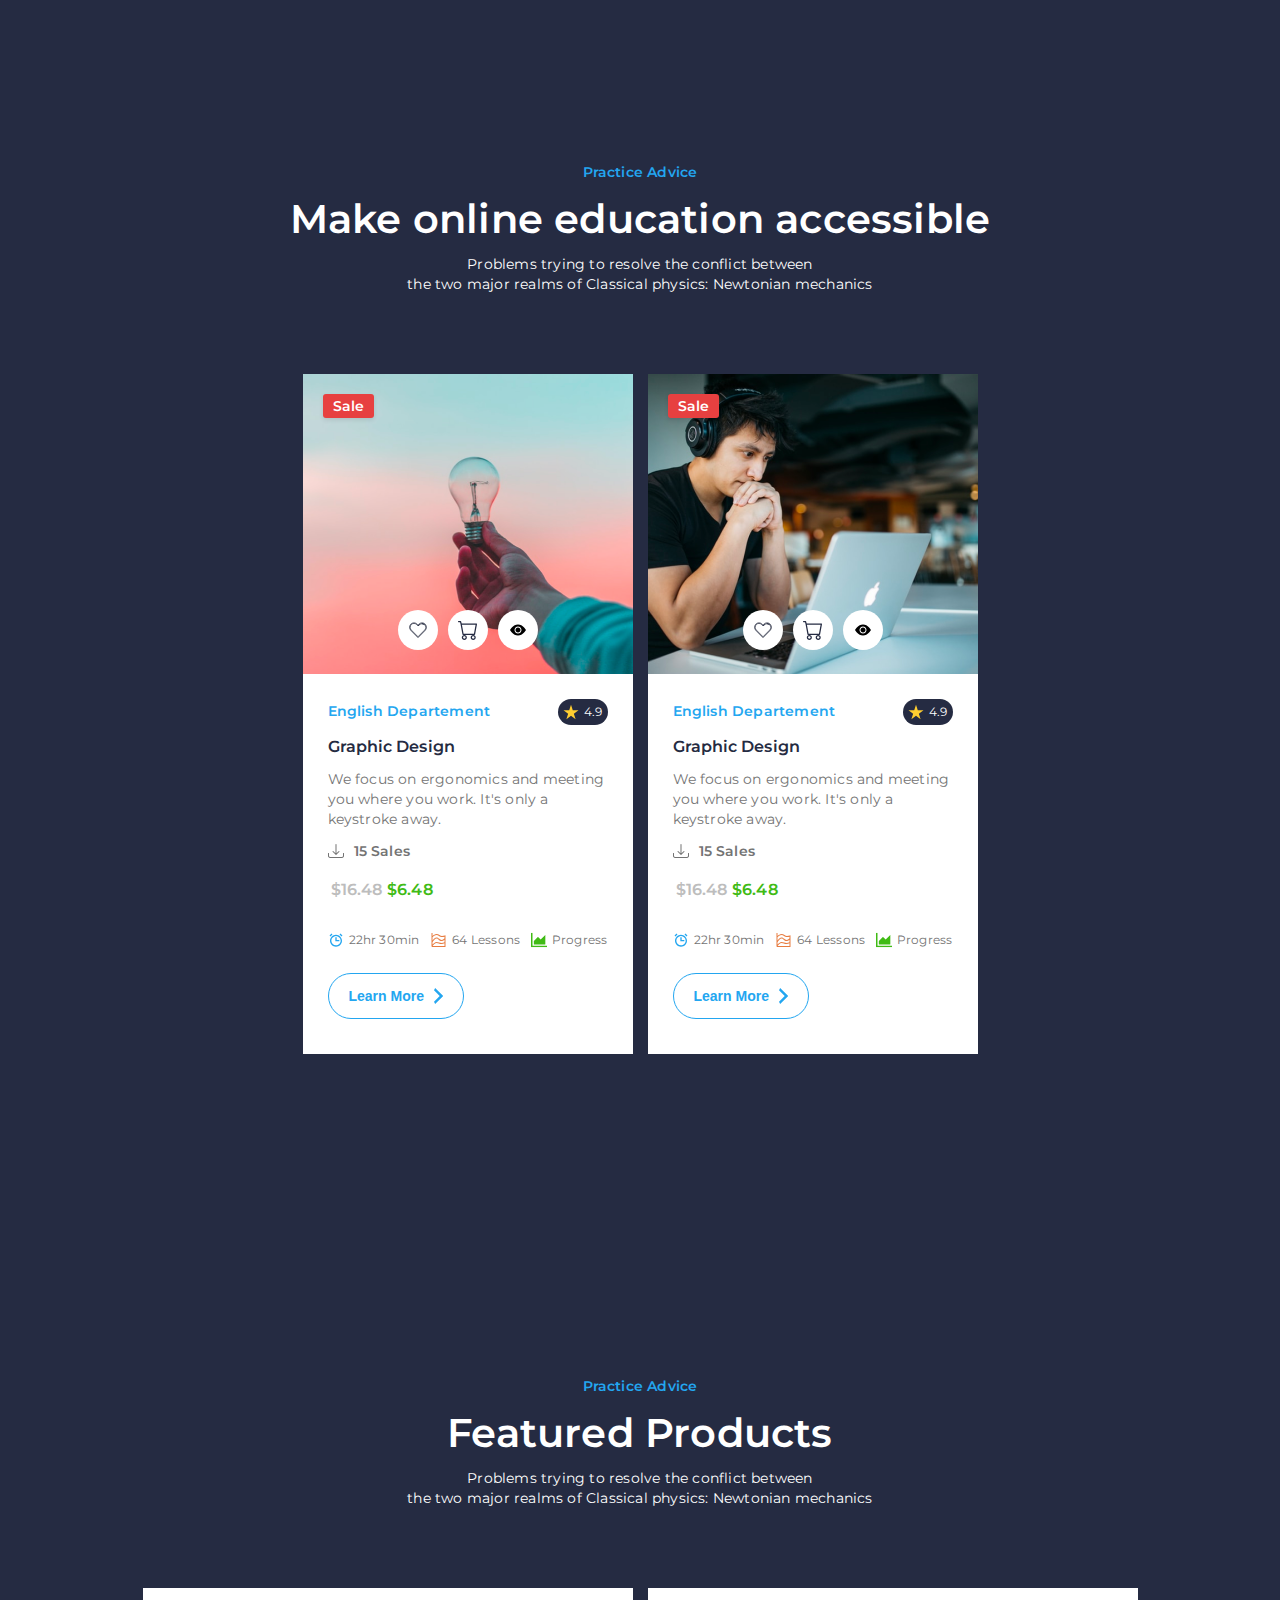
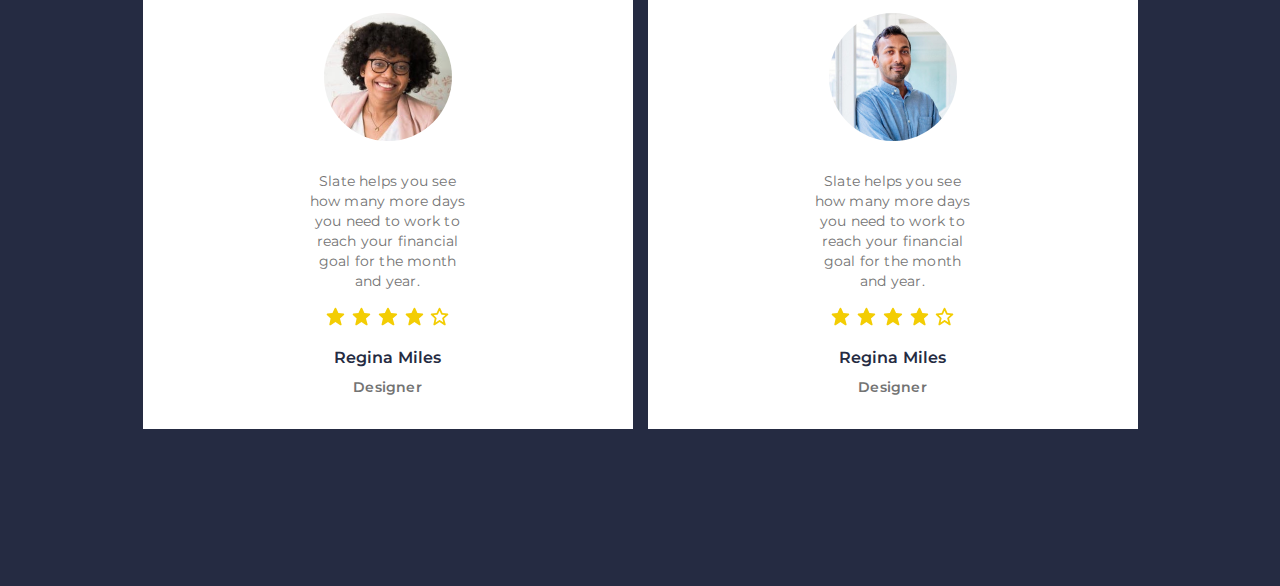
==== index.html @ c6a1ae63 "page complete" ====
<html>
<head>
    <meta charset="UTF-8">
    <meta name="viewport"
          content="width=device-width, user-scalable=no, initial-scale=1.0, maximum-scale=1.0, minimum-scale=1.0">
    <meta http-equiv="X-UA-Compatible" content="ie=edge">
    <link rel="stylesheet" type="text/css" href="assets/styles/font.css">
    <link rel="stylesheet" type="text/css" href="assets/styles/reset.css">
    <link rel="stylesheet" type="text/css" href="assets/styles/style.css">
    <title>Course</title>
</head>
<body>
    <main class="section">
        <div class="section-header section__section-header">
            <span class="section-header__title">Practice Advice</span>
            <span class="section-header__header">Make online education accessible</span>
            <span class="section-header__subheader">
                Problems trying to resolve the conflict between<br />
                the two major realms of Classical physics: Newtonian mechanics
            </span>
        </div>

        <div class="course-carousel section__course-carousel">
            <div class="course-item">
                <div class="course-item__header">
                    <img class="course-item__image" src="assets/images/course-1.png" />
                    <div class="course-item__sale">Sale</div>
                    <div class="course-item__actions">
                        <div class="icon-button">
                            <img class="icon-button__icon" src="assets/icons/like.svg" />
                        </div>
                        <div class="icon-button">
                            <img class="icon-button__icon" src="assets/icons/cart.svg" />
                        </div>
                        <div class="icon-button">
                            <img class="icon-button__icon" src="assets/icons/view.svg"/>
                        </div>
                    </div>
                </div>
                <div class="course-item__content">
                    <div class="course-item__content-header">
                        <span class="course-item__name">English Departement</span>
                        <div class="rating">4.9</div>
                    </div>
                    <span class="course-item__subheader">
                        Graphic Design
                    </span>
                    <p class="course-item__description">
                        We focus on ergonomics and meeting
                        you where you work. It's only a
                        keystroke away.
                    </p>
                    <div class="course-item__sales">
                        <img src="assets/icons/sales.svg" />
                        <span class="course-item__sales-value">15 Sales</span>
                    </div>
                    <div class="course-item__prices">
                        <span class="course-item__price course-item__price_muted">$16.48</span>
                        <span class="course-item__price">$6.48</span>
                    </div>
                    <div class="course-item__info">
                        <div class="course-item__info-item">
                            <img src="assets/icons/clock.svg" />
                            <span class="course-item__info-title">22hr 30min</span>
                        </div>
                        <div class="course-item__info-item">
                            <img src="assets/icons/lessons.svg" />
                            <span class="course-item__info-title">64 Lessons</span>
                        </div>
                        <div class="course-item__info-item">
                            <img src="assets/icons/progress.svg" />
                            <span class="course-item__info-title">Progress</span>
                        </div>
                    </div>
                    <button class="outline-button course-item__outline-button outline-button_arrow">
                        Learn More
                    </button>
                </div>
            </div>
            <div class="course-item">
                <div class="course-item__header">
                    <img class="course-item__image" src="assets/images/course-2.png" />
                    <div class="course-item__sale">Sale</div>
                    <div class="course-item__actions">
                        <div class="icon-button">
                            <img class="icon-button__icon" src="assets/icons/like.svg" />
                        </div>
                        <div class="icon-button">
                            <img class="icon-button__icon" src="assets/icons/cart.svg" />
                        </div>
                        <div class="icon-button">
                            <img class="icon-button__icon" src="assets/icons/view.svg"/>
                        </div>
                    </div>
                </div>
                <div class="course-item__content">
                    <div class="course-item__content-header">
                        <span class="course-item__name">English Departement</span>
                        <div class="rating">4.9</div>
                    </div>
                    <span class="course-item__subheader">
                        Graphic Design
                    </span>
                    <p class="course-item__description">
                        We focus on ergonomics and meeting
                        you where you work. It's only a
                        keystroke away.
                    </p>
                    <div class="course-item__sales">
                        <img src="assets/icons/sales.svg" />
                        <span class="course-item__sales-value">15 Sales</span>
                    </div>
                    <div class="course-item__prices">
                        <span class="course-item__price course-item__price_muted">$16.48</span>
                        <span class="course-item__price">$6.48</span>
                    </div>
                    <div class="course-item__info">
                        <div class="course-item__info-item">
                            <img src="assets/icons/clock.svg" />
                            <span class="course-item__info-title">22hr 30min</span>
                        </div>
                        <div class="course-item__info-item">
                            <img src="assets/icons/lessons.svg" />
                            <span class="course-item__info-title">64 Lessons</span>
                        </div>
                        <div class="course-item__info-item">
                            <img src="assets/icons/progress.svg" />
                            <span class="course-item__info-title">Progress</span>
                        </div>
                    </div>
                    <button class="outline-button course-item__outline-button outline-button_arrow">
                        Learn More
                    </button>
                </div>
            </div>
        </div>
    </main>

    <main class="section">
        <div class="section-header section__section-header">
            <span class="section-header__title">Practice Advice</span>
            <span class="section-header__header">Featured Products</span>
            <span class="section-header__subheader">
                Problems trying to resolve the conflict between<br />
                the two major realms of Classical physics: Newtonian mechanics
            </span>
        </div>

        <div class="course-carousel section__course-carousel">
            <div class="designer-item">
                <div class="designer-item__content">
                    <div class="designer__round-image">
                        <img class="designer__image" src="assets/images/testimonial-user-cover-150.png" />
                    </div>
                    <div class="designer__card-content">
                        <p class="designer__description">
                            Slate helps you see  
                            how many more days 
                            you need to work to 
                            reach your financial 
                            goal for the month 
                            and year.
                        </p>
                        <div class="icon-star">
                            <img class="icon-star__full-star" src="assets/icons/full-star.svg" />
                            <img class="icon-star__full-star" src="assets/icons/full-star.svg" />
                            <img class="icon-star__full-star" src="assets/icons/full-star.svg" />
                            <img class="icon-star__full-star" src="assets/icons/full-star.svg" />
                            <img class="icon-star__full-star" src="assets/icons/empty-star.svg" />
                        </div>
                        <div class="designer__user-info">
                            <h5 class="designer__user-title">Regina Miles</h5>
                            <h6 class="designer__user-post">Designer</h6>
                        </div>
                    </div>
                </div>
            </div>

            <div class="designer-item">
                <div class="designer-item__content">
                    <div class="designer__round-image">
                        <img class="designer__image" src="assets/images/testimonial-user-cover-149.png" />
                    </div>
                    <div class="designer__card-content">
                        <p class="designer__description">
                            Slate helps you see 
                            how many more days 
                            you need to work to 
                            reach your financial 
                            goal for the month 
                            and year.
                        </p>
                        <div class="designer__stars">
                            <div class="icon-star">
                                <img class="icon-star__full-star" src="assets/icons/full-star.svg" />
                                <img class="icon-star__full-star" src="assets/icons/full-star.svg" />
                                <img class="icon-star__full-star" src="assets/icons/full-star.svg" />
                                <img class="icon-star__full-star" src="assets/icons/full-star.svg" />
                                <img class="icon-star__full-star" src="assets/icons/empty-star.svg" />
                            </div>
                        </div>
                        <div class="designer__user-info">
                            <h5 class="designer__user-title">Regina Miles</h5>
                            <h6 class="designer__user-post">Designer</h6>
                        </div>
                    </div>
                </div>
            </div>
        </div>
    </main>
</body>
</html>
---- assets/styles/font.css ----
@font-face {
    font-family: Montserrat;
    src: url("../fonts/Montserrat-Regular.ttf");
    font-weight: 400;
    font-style: normal;
}

@font-face {
    font-family: Montserrat;
    src: url("../fonts/Montserrat-SemiBold.ttf");
    font-weight: 700;
    font-style: normal;
}
---- assets/styles/style.css ----
body {
    font-family: Montserrat;
}

.section {
    background-color: #252B42;
    padding: 160px 0;
}

.section-header {
    align-items: center;
    display: flex;
    flex-direction: column;
    /*width: 691px;*/
    letter-spacing: 0.2px;
}

.section__section-header {
    margin: auto;
}

.section-header__title {
    color: #23A6F0;
    font-weight: 700;
    font-size: 14px;
    line-height: 24px;
}

.section-header__header {
    color: white;
    font-size: 40px;
    font-weight: 700;
    line-height: 50px;
    margin: 10px 0;
}

.section-header__subheader {
    color: white;
    font-size: 14px;
    line-height: 20px;
    text-align: center;
}

.section__course-carousel {
    margin-top: 80px;
}

.course-carousel {
    display: flex;
    flex-direction: row;
    gap: 15px;
    justify-content: center;
}


/*----course-item----*/
.course-item {
    width: 330px;
}

.course-item__header {
    position: relative;
}

.course-item__image {
    width: 330px;
    height: 300px;
    object-fit: cover;
}

.course-item__sale {
    background-color: #E74040;
    border-radius: 3px;
    box-shadow: 0px 2px 4px 0px rgba(0, 0, 0, 0.10);
    color: white;
    display: inline-block;
    font-size: 14px;
    font-weight: 700;
    line-height: 24px;
    letter-spacing: 0.2px;
    padding: 0 10px;
    position: absolute;
    top: 20px;
    left: 20px;
}

.course-item__actions {
    bottom: 24px;
    display: flex;
    flex-direction: row;
    gap: 10px;
    justify-content: center;
    position: absolute;
    width: 100%;
}

.course-item__content {
    background-color: white;
    display: flex;
    flex-direction: column;
    gap: 10px;
    padding: 25px 25px 35px 25px;
}

.course-item__content-header {
    display: flex;
    flex-direction: row;
    justify-content: space-between;
}

.course-item__name {
    color: #23A6F0;
    font-size: 14px;
    line-height: 24px;
    font-weight: 700;
    letter-spacing: 0.2px;
}

.course-item__subheader {
    color: #252B42;
    font-size: 16px;
    font-weight: 700;
    letter-spacing: 0.1px;
    line-height: 24px;
}

.course-item__description {
    color: #737373;
    font-size: 14px;
    line-height: 20px;
    letter-spacing: 0.2px;
}

.course-item__sales {
    align-items: center;
    display: flex;
    gap: 10px;
}

.course-item__sales-value {
    color: #737373;
    font-size: 14px;
    font-weight: 700;
    line-height: 24px;
    letter-spacing: 0.2px;
}

.course-item__prices {
    display: flex;
    gap: 5px;
    padding: 5px 3px;
}

.course-item__price {
    color: #40BB15;
    font-size: 16px;
    font-weight: 700;
    line-height: 24px;
    letter-spacing: 0.1px;
}

.course-item__price_muted {
    color: #BDBDBD;
}

.course-item__info {
    display: flex;
    justify-content: space-between;
    padding: 15px 0;
}

.course-item__info-item {
    align-items: center;
    display: flex;
    gap: 5px;
}

.course-item__info-title {
    color: #737373;
    font-size: 12px;
    letter-spacing: 0.2px;
    line-height: 16px;
}

.course-item__outline-button {
    align-self: flex-start;
}
/*--------*/

/*----outline-button----*/
.outline-button {
    align-items: center;
    background-color: white;
    border: 1px solid #23A6F0;
    border-radius: 37px;
    color: #23A6F0;
    display: flex;
    font-size: 14px;
    font-weight: 700;
    gap: 10px;
    line-height: 24px;
    padding: 10px 20px;
}

.outline-button_arrow:after {
    background-image: url('/assets/icons/arrow-right.svg');
    content: '';
    display: inline-block;
    height: 16px;
    width: 9px;
}
/*--------*/

/*----rating----*/
.rating {
    align-items: center;
    background-color: #252B42;
    border-radius: 20px;
    color: white;
    display: flex;
    font-size: 12px;
    letter-spacing: 0.2px;
    line-height: 16px;
    padding: 5px;
}

.rating:before {
    background-image: url('/assets/icons/star.svg');
    content: '';
    height: 16px;
    margin-right: 5px;
    width: 16px;
}
/*--------*/


/*----icon-button----*/
.icon-button {
    align-items: center;
    background-color: white;
    border-radius: 50%;
    cursor: pointer;
    display: flex;
    height: 40px;
    justify-content: center;
    transition: background-color 100ms ease-in;
    width: 40px;
}

.icon-button:hover {
    background-color: #e7e7e7;
}
/*--------*/

@media screen and (max-width: 390px) {
    .section {
        padding: 100px 10px;
    }

    .section-header__header {
        text-align: center;
        font-size: 30px;
        line-height: 40px;
    }

    .course-carousel {
        flex-direction: column;
        align-items: center;
    }
}

.designer-item {
    width: 490px;
    height: 438px;
}

.designer-item__content {
    background-color: white;
    display: flex;
    padding: 25px 25px 0px 25px;
    flex-direction: column;
    align-items: center;
    align-self: stretch;
}

.designer__round-image{
    border-radius: 50%;
    overflow: hidden;
}

.designer__image {
    width: 128px;
    height: 128px;
    flex-shrink: 0;
    object-fit: cover;
    
}

.designer__description {
    color:#737373;
    text-align: center;
    font-size: 14px;
    font-weight: 500;
    line-height: 20px; 
    letter-spacing: 0.2px;
    width: 159px;
    height: 120px;
}

.designer__card-content{
    display: flex;
    padding: 30px;
    flex-direction: column;
    align-items: center;
    gap: 15px;
    align-self: stretch;
}

.designer__stars{
    display: flex;
    flex-direction: column;
    align-items: center;
    gap: 15px;
    align-self: stretch;
}

.designer__user-info{
    display: flex;
    padding: 0px 25px;
    flex-direction: column;
    align-items: center;
    gap: 5px;
}

.designer__user-title{
    color: #252B42;
    text-align: center;
    font-size: 16px;
    font-weight: 700;
    line-height: 24px; 
    letter-spacing: 0.1px;
}

.designer__user-post{
    color: #737373;
    text-align: center;
    font-size: 14px;
    font-weight: 700;
    line-height: 24px; 
    letter-spacing: 0.2px;
}
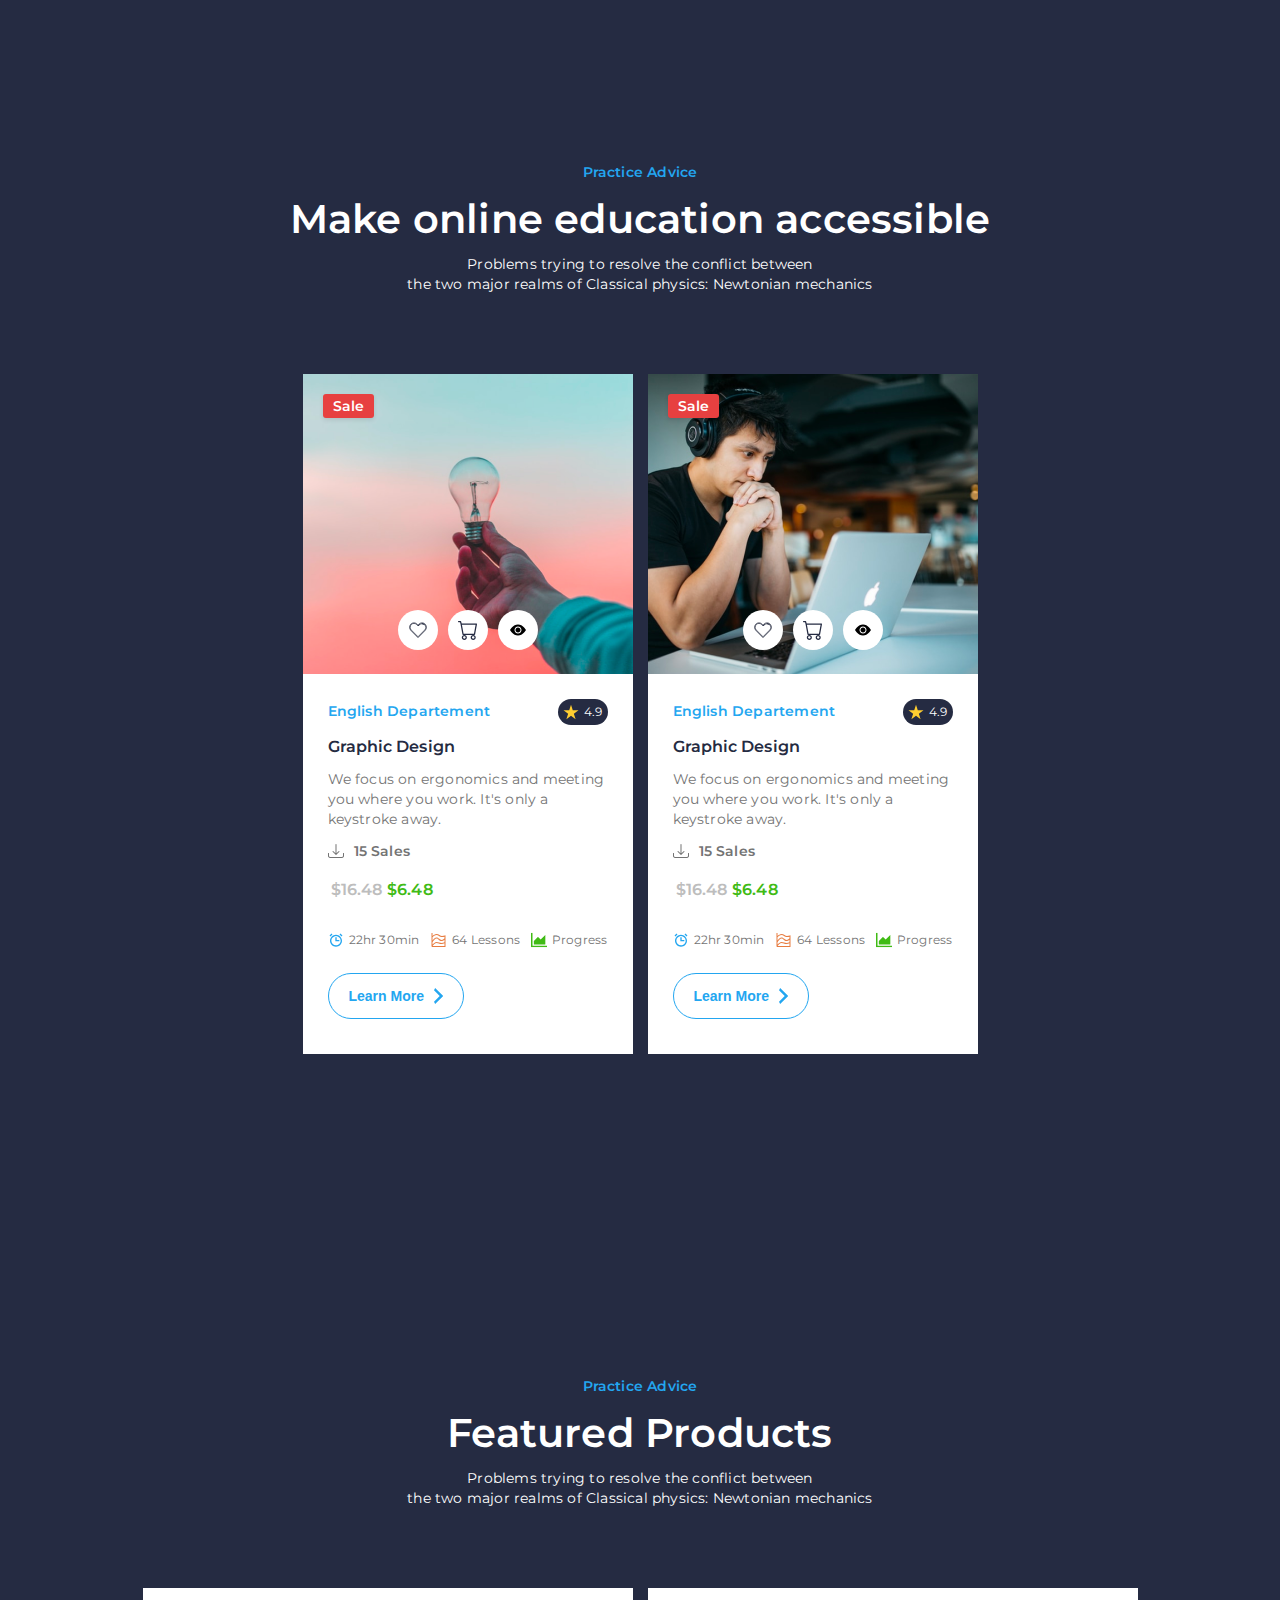
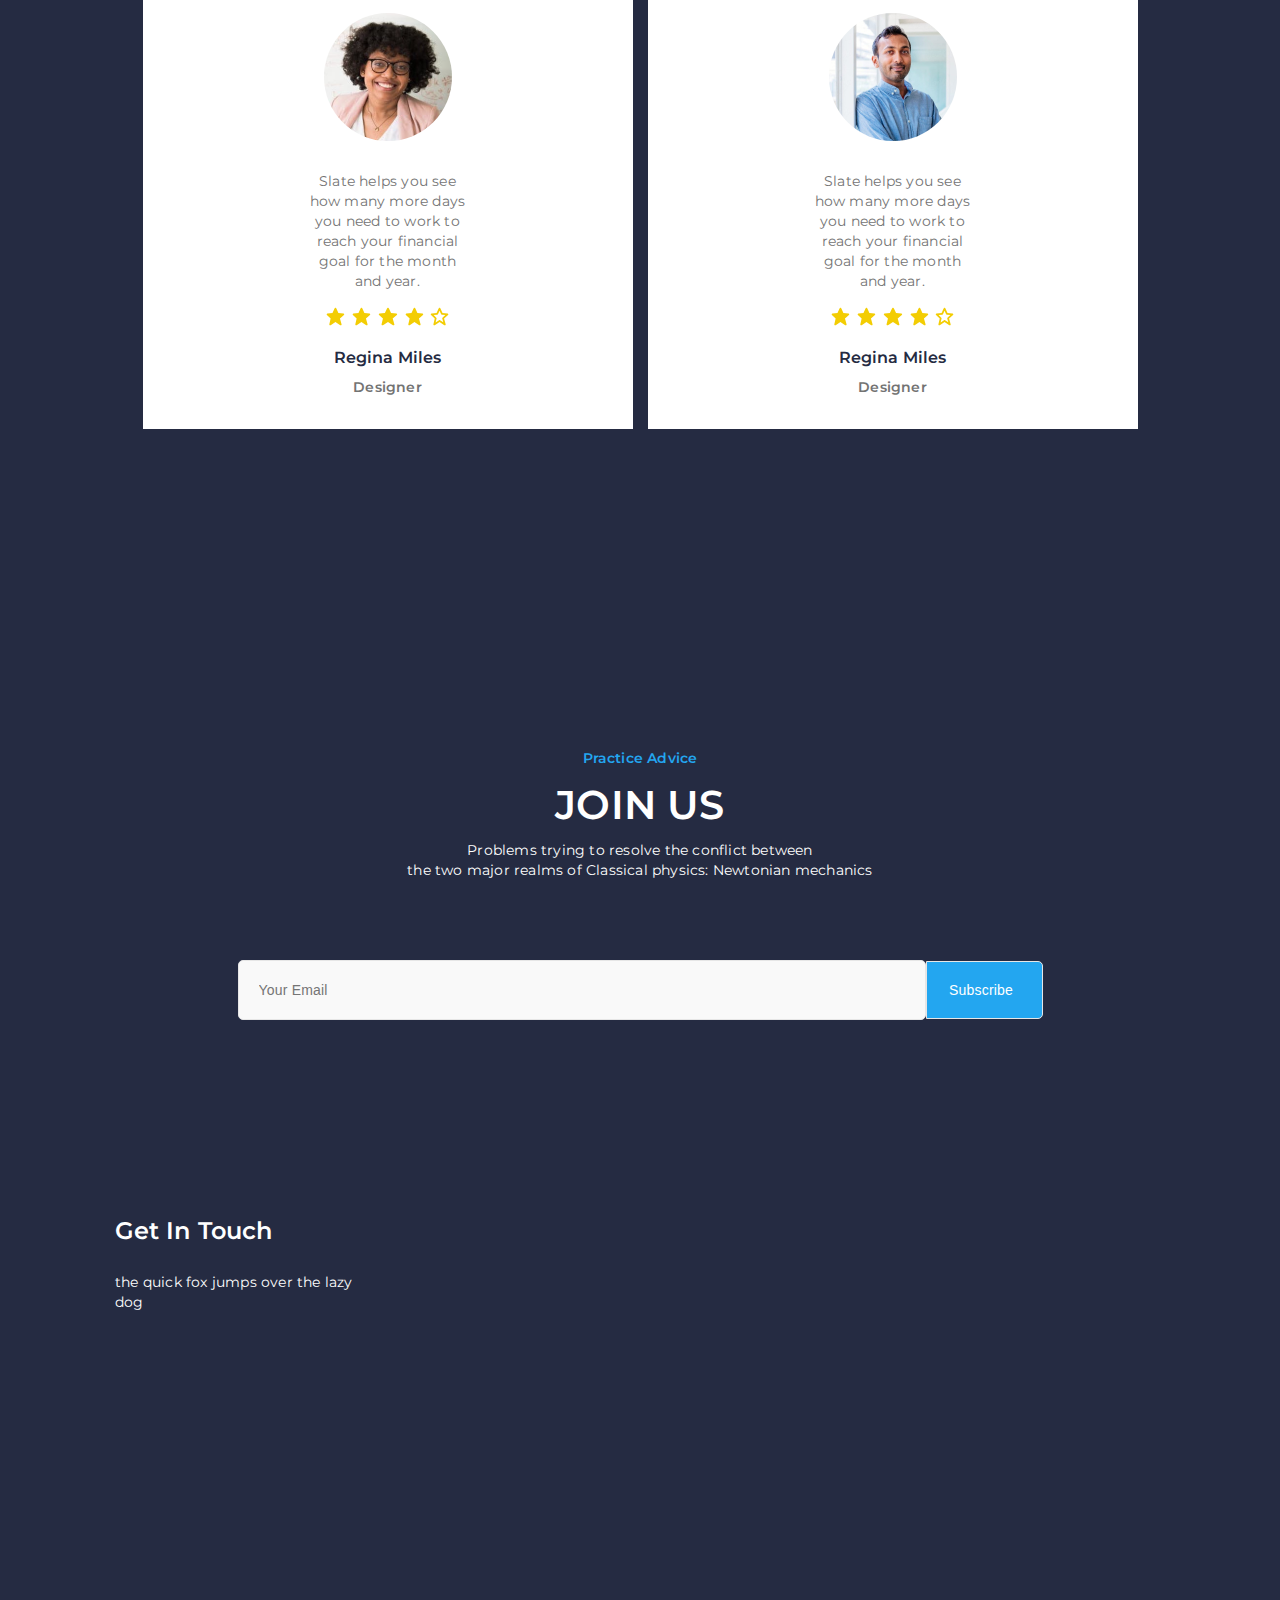
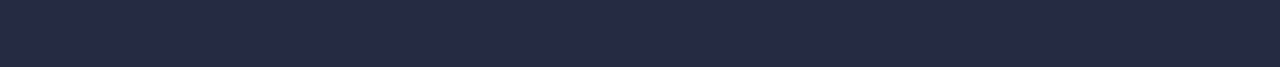
==== commit 21731145: "begin Join page" ====
--- a/index.html
+++ b/index.html
@@ -10,203 +10,243 @@
     <title>Course</title>
 </head>
 <body>
-    <main class="section">
-        <div class="section-header section__section-header">
-            <span class="section-header__title">Practice Advice</span>
-            <span class="section-header__header">Make online education accessible</span>
-            <span class="section-header__subheader">
-                Problems trying to resolve the conflict between<br />
+<main class="section">
+    <div class="section-header section__section-header">
+        <span class="section-header__title">Practice Advice</span>
+        <span class="section-header__header">Make online education accessible</span>
+        <span class="section-header__subheader">
+                Problems trying to resolve the conflict between<br/>
                 the two major realms of Classical physics: Newtonian mechanics
             </span>
-        </div>
-
-        <div class="course-carousel section__course-carousel">
-            <div class="course-item">
-                <div class="course-item__header">
-                    <img class="course-item__image" src="assets/images/course-1.png" />
-                    <div class="course-item__sale">Sale</div>
-                    <div class="course-item__actions">
-                        <div class="icon-button">
-                            <img class="icon-button__icon" src="assets/icons/like.svg" />
-                        </div>
-                        <div class="icon-button">
-                            <img class="icon-button__icon" src="assets/icons/cart.svg" />
-                        </div>
-                        <div class="icon-button">
-                            <img class="icon-button__icon" src="assets/icons/view.svg"/>
-                        </div>
-                    </div>
-                </div>
-                <div class="course-item__content">
-                    <div class="course-item__content-header">
-                        <span class="course-item__name">English Departement</span>
-                        <div class="rating">4.9</div>
-                    </div>
-                    <span class="course-item__subheader">
+    </div>
+
+    <div class="course-carousel section__course-carousel">
+        <div class="course-item">
+            <div class="course-item__header">
+                <img class="course-item__image" src="assets/images/course-1.png"/>
+                <div class="course-item__sale">Sale</div>
+                <div class="course-item__actions">
+                    <div class="icon-button">
+                        <img class="icon-button__icon" src="assets/icons/like.svg"/>
+                    </div>
+                    <div class="icon-button">
+                        <img class="icon-button__icon" src="assets/icons/cart.svg"/>
+                    </div>
+                    <div class="icon-button">
+                        <img class="icon-button__icon" src="assets/icons/view.svg"/>
+                    </div>
+                </div>
+            </div>
+            <div class="course-item__content">
+                <div class="course-item__content-header">
+                    <span class="course-item__name">English Departement</span>
+                    <div class="rating">4.9</div>
+                </div>
+                <span class="course-item__subheader">
                         Graphic Design
                     </span>
-                    <p class="course-item__description">
-                        We focus on ergonomics and meeting
-                        you where you work. It's only a
-                        keystroke away.
-                    </p>
-                    <div class="course-item__sales">
-                        <img src="assets/icons/sales.svg" />
-                        <span class="course-item__sales-value">15 Sales</span>
-                    </div>
-                    <div class="course-item__prices">
-                        <span class="course-item__price course-item__price_muted">$16.48</span>
-                        <span class="course-item__price">$6.48</span>
-                    </div>
-                    <div class="course-item__info">
-                        <div class="course-item__info-item">
-                            <img src="assets/icons/clock.svg" />
-                            <span class="course-item__info-title">22hr 30min</span>
-                        </div>
-                        <div class="course-item__info-item">
-                            <img src="assets/icons/lessons.svg" />
-                            <span class="course-item__info-title">64 Lessons</span>
-                        </div>
-                        <div class="course-item__info-item">
-                            <img src="assets/icons/progress.svg" />
-                            <span class="course-item__info-title">Progress</span>
-                        </div>
-                    </div>
-                    <button class="outline-button course-item__outline-button outline-button_arrow">
-                        Learn More
-                    </button>
-                </div>
-            </div>
-            <div class="course-item">
-                <div class="course-item__header">
-                    <img class="course-item__image" src="assets/images/course-2.png" />
-                    <div class="course-item__sale">Sale</div>
-                    <div class="course-item__actions">
-                        <div class="icon-button">
-                            <img class="icon-button__icon" src="assets/icons/like.svg" />
-                        </div>
-                        <div class="icon-button">
-                            <img class="icon-button__icon" src="assets/icons/cart.svg" />
-                        </div>
-                        <div class="icon-button">
-                            <img class="icon-button__icon" src="assets/icons/view.svg"/>
-                        </div>
-                    </div>
-                </div>
-                <div class="course-item__content">
-                    <div class="course-item__content-header">
-                        <span class="course-item__name">English Departement</span>
-                        <div class="rating">4.9</div>
-                    </div>
-                    <span class="course-item__subheader">
+                <p class="course-item__description">
+                    We focus on ergonomics and meeting
+                    you where you work. It's only a
+                    keystroke away.
+                </p>
+                <div class="course-item__sales">
+                    <img src="assets/icons/sales.svg"/>
+                    <span class="course-item__sales-value">15 Sales</span>
+                </div>
+                <div class="course-item__prices">
+                    <span class="course-item__price course-item__price_muted">$16.48</span>
+                    <span class="course-item__price">$6.48</span>
+                </div>
+                <div class="course-item__info">
+                    <div class="course-item__info-item">
+                        <img src="assets/icons/clock.svg"/>
+                        <span class="course-item__info-title">22hr 30min</span>
+                    </div>
+                    <div class="course-item__info-item">
+                        <img src="assets/icons/lessons.svg"/>
+                        <span class="course-item__info-title">64 Lessons</span>
+                    </div>
+                    <div class="course-item__info-item">
+                        <img src="assets/icons/progress.svg"/>
+                        <span class="course-item__info-title">Progress</span>
+                    </div>
+                </div>
+                <button class="outline-button course-item__outline-button outline-button_arrow">
+                    Learn More
+                </button>
+            </div>
+        </div>
+        <div class="course-item">
+            <div class="course-item__header">
+                <img class="course-item__image" src="assets/images/course-2.png"/>
+                <div class="course-item__sale">Sale</div>
+                <div class="course-item__actions">
+                    <div class="icon-button">
+                        <img class="icon-button__icon" src="assets/icons/like.svg"/>
+                    </div>
+                    <div class="icon-button">
+                        <img class="icon-button__icon" src="assets/icons/cart.svg"/>
+                    </div>
+                    <div class="icon-button">
+                        <img class="icon-button__icon" src="assets/icons/view.svg"/>
+                    </div>
+                </div>
+            </div>
+            <div class="course-item__content">
+                <div class="course-item__content-header">
+                    <span class="course-item__name">English Departement</span>
+                    <div class="rating">4.9</div>
+                </div>
+                <span class="course-item__subheader">
                         Graphic Design
                     </span>
-                    <p class="course-item__description">
-                        We focus on ergonomics and meeting
-                        you where you work. It's only a
-                        keystroke away.
-                    </p>
-                    <div class="course-item__sales">
-                        <img src="assets/icons/sales.svg" />
-                        <span class="course-item__sales-value">15 Sales</span>
-                    </div>
-                    <div class="course-item__prices">
-                        <span class="course-item__price course-item__price_muted">$16.48</span>
-                        <span class="course-item__price">$6.48</span>
-                    </div>
-                    <div class="course-item__info">
-                        <div class="course-item__info-item">
-                            <img src="assets/icons/clock.svg" />
-                            <span class="course-item__info-title">22hr 30min</span>
-                        </div>
-                        <div class="course-item__info-item">
-                            <img src="assets/icons/lessons.svg" />
-                            <span class="course-item__info-title">64 Lessons</span>
-                        </div>
-                        <div class="course-item__info-item">
-                            <img src="assets/icons/progress.svg" />
-                            <span class="course-item__info-title">Progress</span>
-                        </div>
-                    </div>
-                    <button class="outline-button course-item__outline-button outline-button_arrow">
-                        Learn More
-                    </button>
-                </div>
-            </div>
-        </div>
-    </main>
-
-    <main class="section">
-        <div class="section-header section__section-header">
-            <span class="section-header__title">Practice Advice</span>
-            <span class="section-header__header">Featured Products</span>
-            <span class="section-header__subheader">
-                Problems trying to resolve the conflict between<br />
+                <p class="course-item__description">
+                    We focus on ergonomics and meeting
+                    you where you work. It's only a
+                    keystroke away.
+                </p>
+                <div class="course-item__sales">
+                    <img src="assets/icons/sales.svg"/>
+                    <span class="course-item__sales-value">15 Sales</span>
+                </div>
+                <div class="course-item__prices">
+                    <span class="course-item__price course-item__price_muted">$16.48</span>
+                    <span class="course-item__price">$6.48</span>
+                </div>
+                <div class="course-item__info">
+                    <div class="course-item__info-item">
+                        <img src="assets/icons/clock.svg"/>
+                        <span class="course-item__info-title">22hr 30min</span>
+                    </div>
+                    <div class="course-item__info-item">
+                        <img src="assets/icons/lessons.svg"/>
+                        <span class="course-item__info-title">64 Lessons</span>
+                    </div>
+                    <div class="course-item__info-item">
+                        <img src="assets/icons/progress.svg"/>
+                        <span class="course-item__info-title">Progress</span>
+                    </div>
+                </div>
+                <button class="outline-button course-item__outline-button outline-button_arrow">
+                    Learn More
+                </button>
+            </div>
+        </div>
+    </div>
+</main>
+
+<main class="section">
+    <div class="section-header section__section-header">
+        <span class="section-header__title">Practice Advice</span>
+        <span class="section-header__header">Featured Products</span>
+        <span class="section-header__subheader">
+                Problems trying to resolve the conflict between<br/>
                 the two major realms of Classical physics: Newtonian mechanics
             </span>
-        </div>
-
-        <div class="course-carousel section__course-carousel">
-            <div class="designer-item">
-                <div class="designer-item__content">
-                    <div class="designer__round-image">
-                        <img class="designer__image" src="assets/images/testimonial-user-cover-150.png" />
-                    </div>
-                    <div class="designer__card-content">
-                        <p class="designer__description">
-                            Slate helps you see  
-                            how many more days 
-                            you need to work to 
-                            reach your financial 
-                            goal for the month 
-                            and year.
+    </div>
+
+    <div class="course-carousel section__course-carousel">
+        <div class="designer">
+            <div class="designer__content">
+                <div class="designer__round-image">
+                    <img class="designer__image" src="assets/images/testimonial-user-cover-150.png"/>
+                </div>
+                <div class="designer__card-content">
+                    <p class="designer__description">
+                        Slate helps you see
+                        how many more days
+                        you need to work to
+                        reach your financial
+                        goal for the month
+                        and year.
+                    </p>
+                    <div class="icon-star">
+                        <img class="icon-star__full-star" src="assets/icons/full-star.svg"/>
+                        <img class="icon-star__full-star" src="assets/icons/full-star.svg"/>
+                        <img class="icon-star__full-star" src="assets/icons/full-star.svg"/>
+                        <img class="icon-star__full-star" src="assets/icons/full-star.svg"/>
+                        <img class="icon-star__full-star" src="assets/icons/empty-star.svg"/>
+                    </div>
+                    <div class="designer__user-info">
+                        <h5 class="designer__user-title">Regina Miles</h5>
+                        <h6 class="designer__user-post">Designer</h6>
+                    </div>
+                </div>
+            </div>
+        </div>
+
+        <div class="designer">
+            <div class="designer__content">
+                <div class="designer__round-image">
+                    <img class="designer__image" src="assets/images/testimonial-user-cover-149.png"/>
+                </div>
+                <div class="designer__card-content">
+                    <p class="designer__description">
+                        Slate helps you see
+                        how many more days
+                        you need to work to
+                        reach your financial
+                        goal for the month
+                        and year.
+                    </p>
+                    <div class="designer__stars">
+                        <div class="icon-star">
+                            <img class="icon-star__full-star" src="assets/icons/full-star.svg"/>
+                            <img class="icon-star__full-star" src="assets/icons/full-star.svg"/>
+                            <img class="icon-star__full-star" src="assets/icons/full-star.svg"/>
+                            <img class="icon-star__full-star" src="assets/icons/full-star.svg"/>
+                            <img class="icon-star__full-star" src="assets/icons/empty-star.svg"/>
+                        </div>
+                    </div>
+                    <div class="designer__user-info">
+                        <h5 class="designer__user-title">Regina Miles</h5>
+                        <h6 class="designer__user-post">Designer</h6>
+                    </div>
+                </div>
+            </div>
+        </div>
+    </div>
+</main>
+
+<main class="section">
+    <div class="section-header section__section-header">
+        <span class="section-header__title">Practice Advice</span>
+        <span class="section-header__header">JOIN US</span>
+        <span class="section-header__subheader">
+                Problems trying to resolve the conflict between<br/>
+                the two major realms of Classical physics: Newtonian mechanics
+            </span>
+    </div>
+    <div class="contacts section__contacts">
+        <div class="contacts">
+            <div class="contacts__content">
+                <div class="contacts__email-input">
+                    <input
+                            id="input"
+                            placeholder="Your Email"
+                    >
+                    <button
+                            id="submit-btn"
+                            type="submit">
+                        Subscribe
+                    </button>
+                </div>
+                <div class="contacts__menu">
+                    <div class="get_in_touch">
+                        <h3 class="contacts__title">Get In Touch</h3>
+                        <p class="contacts__text">the quick fox jumps over the
+                            lazy dog
                         </p>
-                        <div class="icon-star">
-                            <img class="icon-star__full-star" src="assets/icons/full-star.svg" />
-                            <img class="icon-star__full-star" src="assets/icons/full-star.svg" />
-                            <img class="icon-star__full-star" src="assets/icons/full-star.svg" />
-                            <img class="icon-star__full-star" src="assets/icons/full-star.svg" />
-                            <img class="icon-star__full-star" src="assets/icons/empty-star.svg" />
-                        </div>
-                        <div class="designer__user-info">
-                            <h5 class="designer__user-title">Regina Miles</h5>
-                            <h6 class="designer__user-post">Designer</h6>
-                        </div>
-                    </div>
-                </div>
-            </div>
-
-            <div class="designer-item">
-                <div class="designer-item__content">
-                    <div class="designer__round-image">
-                        <img class="designer__image" src="assets/images/testimonial-user-cover-149.png" />
-                    </div>
-                    <div class="designer__card-content">
-                        <p class="designer__description">
-                            Slate helps you see 
-                            how many more days 
-                            you need to work to 
-                            reach your financial 
-                            goal for the month 
-                            and year.
-                        </p>
-                        <div class="designer__stars">
-                            <div class="icon-star">
-                                <img class="icon-star__full-star" src="assets/icons/full-star.svg" />
-                                <img class="icon-star__full-star" src="assets/icons/full-star.svg" />
-                                <img class="icon-star__full-star" src="assets/icons/full-star.svg" />
-                                <img class="icon-star__full-star" src="assets/icons/full-star.svg" />
-                                <img class="icon-star__full-star" src="assets/icons/empty-star.svg" />
-                            </div>
-                        </div>
-                        <div class="designer__user-info">
-                            <h5 class="designer__user-title">Regina Miles</h5>
-                            <h6 class="designer__user-post">Designer</h6>
-                        </div>
-                    </div>
-                </div>
-            </div>
-        </div>
-    </main>
+                    </div>
+                    <div class="company__info">
+                        <!--<h3 class="contacts__title">Company Info</h3>-->
+                    </div>
+                </div>
+            </div>
+
+        </div>
+    </div>
+</main>
 </body>
 </html>--- a/assets/styles/style.css
+++ b/assets/styles/style.css
@@ -269,12 +269,14 @@
     }
 }
 
-.designer-item {
+/*designer cards*/
+
+.designer {
     width: 490px;
     height: 438px;
 }
 
-.designer-item__content {
+.designer__content {
     background-color: white;
     display: flex;
     padding: 25px 25px 0px 25px;
@@ -350,4 +352,105 @@
     letter-spacing: 0.2px;
 }
 
-
+/*contacts*/
+
+
+.contacts section__contacts{
+    margin-top: 80px;
+}
+
+.contacts{
+    display: flex;
+    flex-direction: row;
+    gap: 15px;
+    justify-content: center;
+}
+
+.contacts__email-input{
+    display: flex;
+    margin-top: 80px;
+    padding-bottom: 0px;
+    justify-content: center;
+    align-items: center;
+}
+
+.contacts__email-input #input{
+    display: flex;
+    width: 688px;
+    padding: 15px 591px 15px 20px;
+    align-items: center;
+    border-radius: 5px;
+    border: 1px solid #E6E6E6;
+    background: #F9F9F9;
+
+    color: #737373;
+    font-size: 14px;
+    font-weight: 400;
+    line-height: 28px;
+    letter-spacing: 0.2px;
+}
+
+.contacts__email-input #submit-btn{
+    display: flex;
+    width: 117px;
+    height: 58px;
+    padding: 15px 22.5px;
+    align-items: center;
+    flex-shrink: 0;
+    border-radius: 0px 5px 5px 0px;
+    border: 1px solid #E6E6E6;
+    background: #23A6F0;
+
+    color: #FFF;
+    text-align: center;
+    font-size: 14px;
+    font-weight: 400;
+    line-height: 28px;
+    letter-spacing: 0.2px;
+}
+
+.contacts__menu{
+    display: flex;
+    width: 1050px;
+    padding: 195px 0px;
+    flex-direction: row;
+    align-items: center;
+    gap: 80px;
+}
+
+.get_in_touch{
+    display: flex;
+    width: 238px;
+    flex-direction: column;
+    align-items: flex-start;
+    gap: 25px;
+    flex-shrink: 0;
+}
+
+.contacts__title{
+    color: #FFF;
+    font-size: 24px;
+    font-style: normal;
+    font-weight: 700;
+    line-height: 32px;
+    letter-spacing: 0.1px;
+}
+
+.contacts__text{
+    color: #FFF;
+    font-size: 14px;
+    font-weight: 500;
+    line-height: 20px;
+    letter-spacing: 0.2px;
+}
+
+.company__info{
+    display: flex;
+    width: 238px;
+    flex-direction: column;
+    align-items: flex-start;
+    gap: 25px;
+    flex-shrink: 0;
+}
+
+
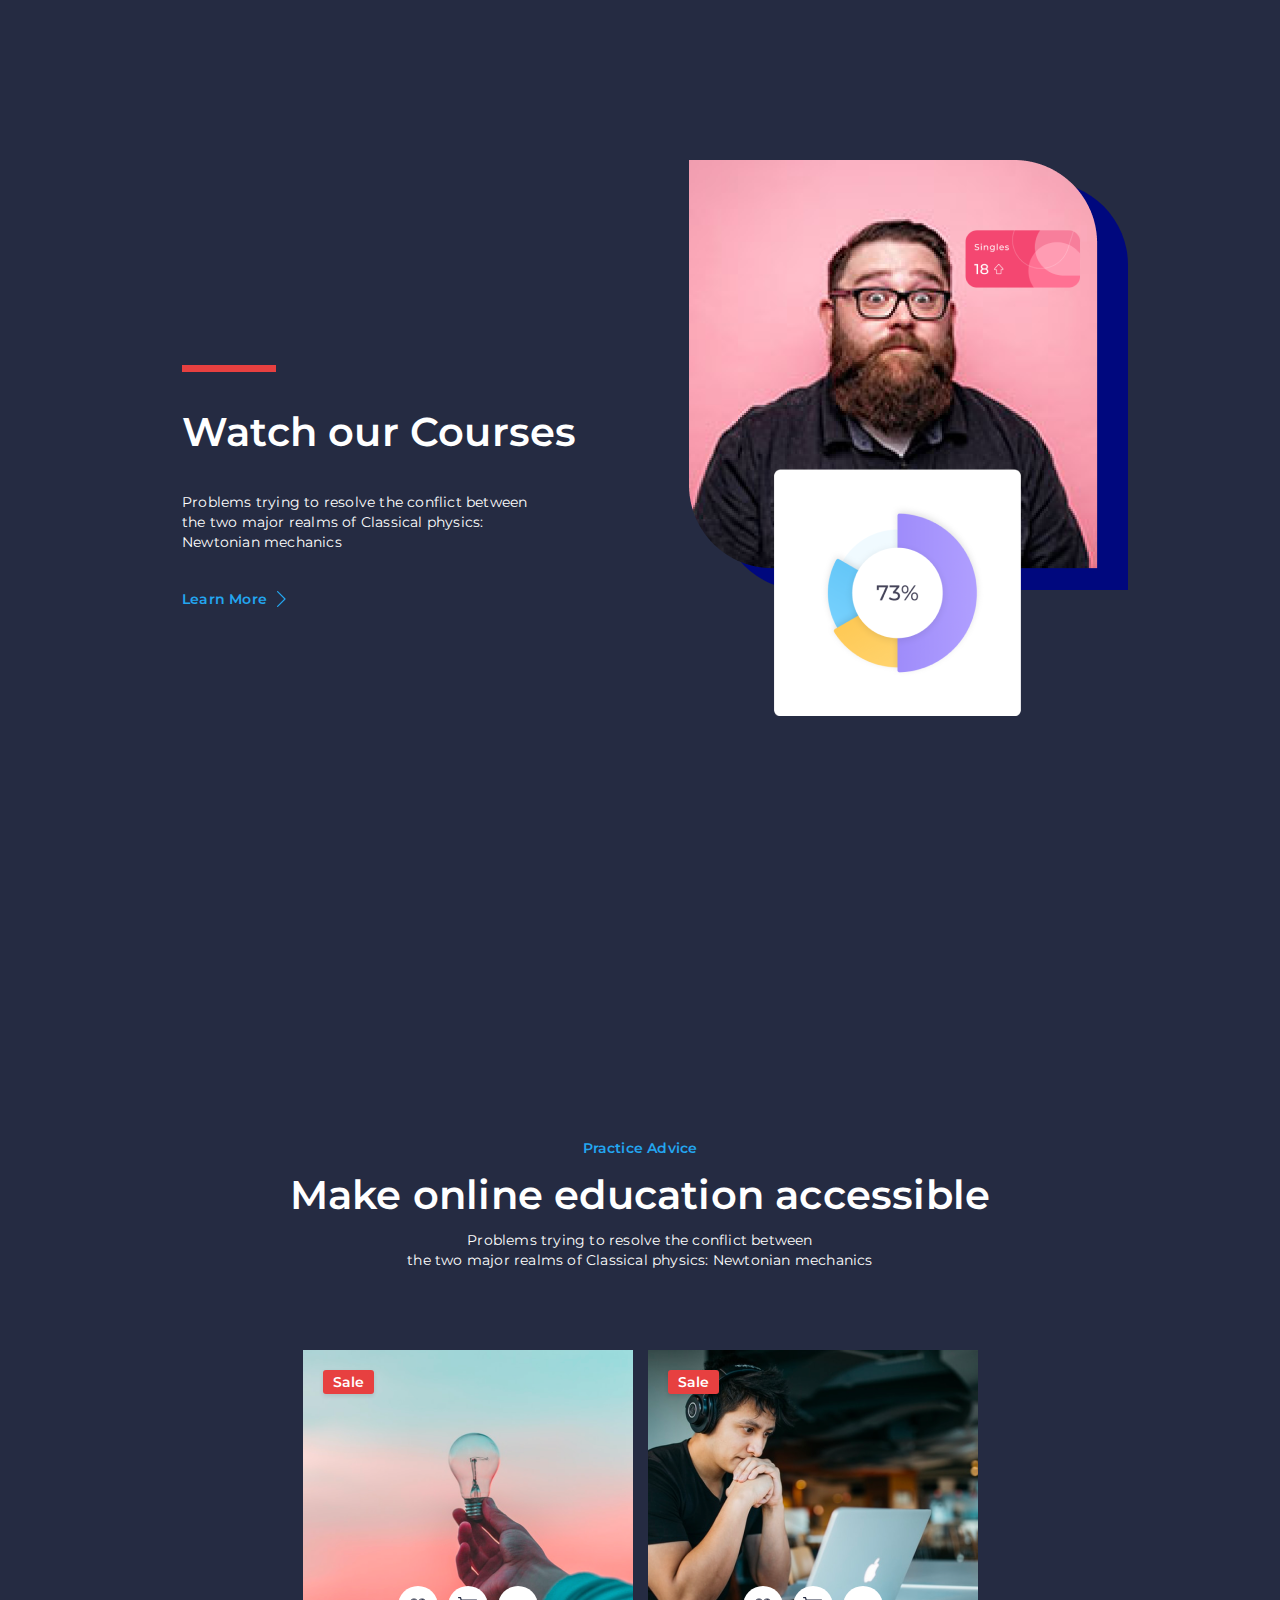
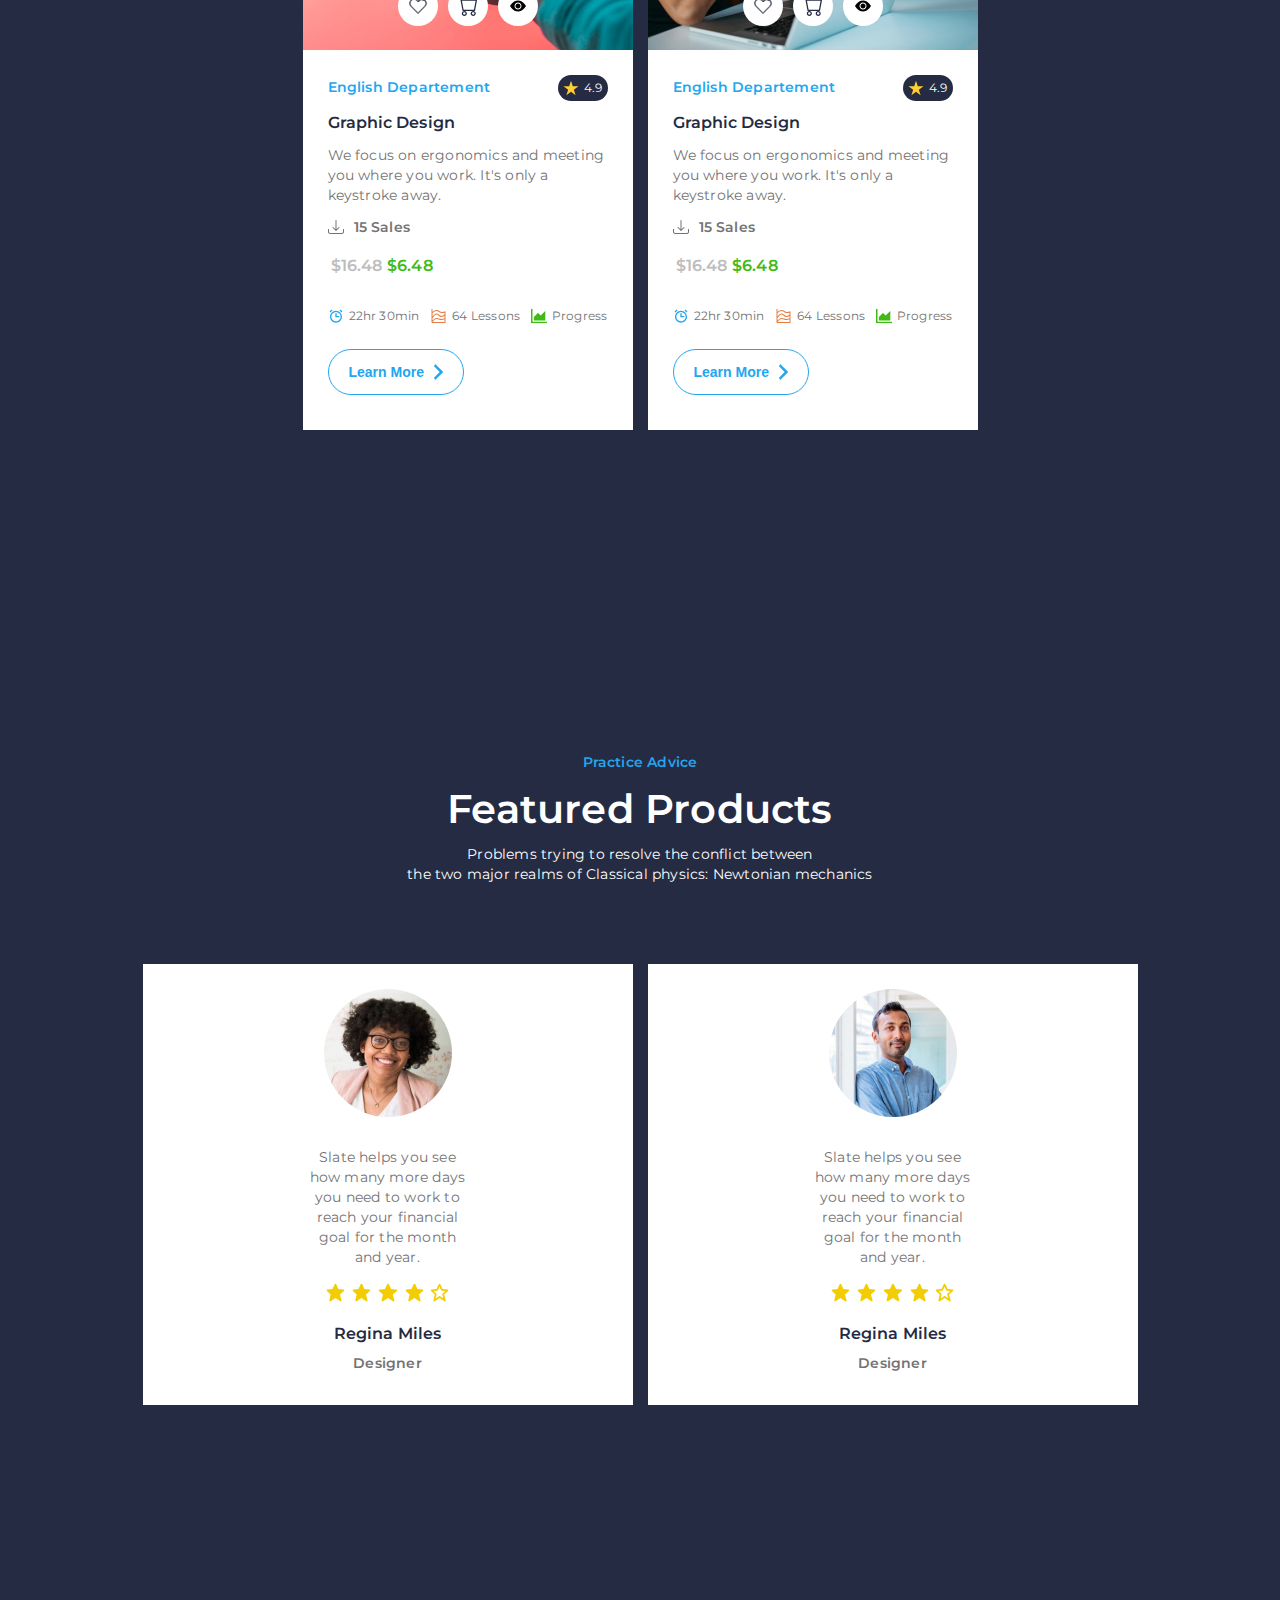
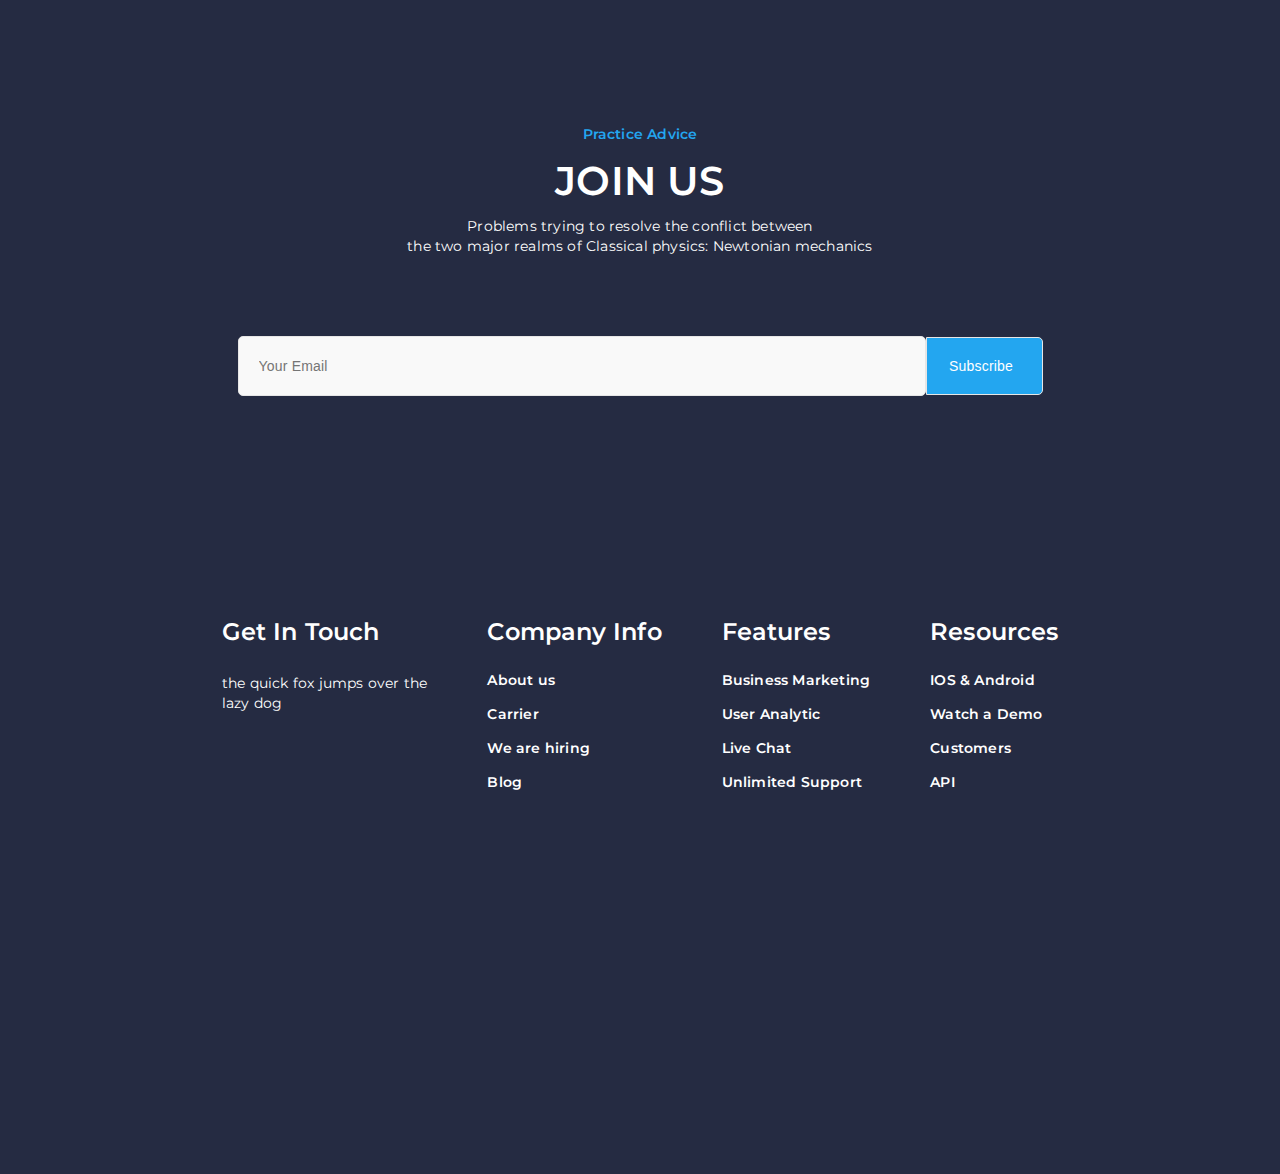
==== commit 7eef2244: "done page 3" ====
--- a/index.html
+++ b/index.html
@@ -10,6 +10,37 @@
     <title>Course</title>
 </head>
 <body>
+<main class="section">
+    <div class="course-info course__course-info">
+        <div class="course-info__main-info">
+            <div class="main-info__text">
+                <div class="text__strip"></div>
+                <h2 class="text__header">Watch our Courses</h2>
+                <p class="text__description">Problems trying to resolve the conflict between<br>
+                    the two major realms of Classical physics:<br>
+                    Newtonian mechanics </p>
+                <div class="text__link-item">
+                    <h6 class="link-item__link">Learn More</h6>
+                    <img src="assets/icons/blue-arrow.svg"/>
+                </div>
+            </div>
+        </div>
+
+        <div class="course-info__photo-stack">
+            <div class="photo-stack__top-photo">
+                <div class="top-photo__bg"></div>
+                <img class="top-photo__man-photo" src="assets/images/man.png"/>
+            </div>
+            <div class="photo-stack__bottom-photo">
+                <img class="bottom-photo__stats-photo" src="assets/images/stats.png"/>
+            </div>
+            <div class="photo-stack__singles-photo">
+                <img class="singles-photo__singles-photo-item" src="assets/images/singles.png"/>
+            </div>
+        </div>
+    </div>
+</main>
+
 <main class="section">
     <div class="section-header section__section-header">
         <span class="section-header__title">Practice Advice</span>
@@ -218,6 +249,7 @@
                 the two major realms of Classical physics: Newtonian mechanics
             </span>
     </div>
+
     <div class="contacts section__contacts">
         <div class="contacts">
             <div class="contacts__content">
@@ -232,19 +264,45 @@
                         Subscribe
                     </button>
                 </div>
+
                 <div class="contacts__menu">
-                    <div class="get_in_touch">
-                        <h3 class="contacts__title">Get In Touch</h3>
-                        <p class="contacts__text">the quick fox jumps over the
-                            lazy dog
+                <div class="contacts__menu-items">
+                    <div class="menu__get-in-touch">
+                        <h3 class="get-in-touch__title">Get In Touch</h3>
+                        <p class="get-in-touch__text">the quick fox jumps over the
+                            <br>lazy dog
                         </p>
                     </div>
-                    <div class="company__info">
-                        <!--<h3 class="contacts__title">Company Info</h3>-->
-                    </div>
-                </div>
-            </div>
-
+                    <div class="menu__company-info">
+                        <h3 class="company-info__title">Company Info</h3>
+                        <div class="company-info__links">
+                            <p class="company-info__link">About us</p>
+                            <p class="company-info__link">Carrier</p>
+                            <p class="company-info__link">We are hiring</p>
+                            <p class="company-info__link">Blog</p>
+                        </div>
+                    </div>
+                    <div class="menu__company-info">
+                        <h3 class="company-info__title">Features</h3>
+                        <div class="company-info__links">
+                            <p class="company-info__link">Business Marketing</p>
+                            <p class="company-info__link">User Analytic</p>
+                            <p class="company-info__link">Live Chat</p>
+                            <p class="company-info__link">Unlimited Support</p>
+                        </div>
+                    </div>
+                    <div class="menu__company-info">
+                        <h3 class="company-info__title">Resources</h3>
+                        <div class="company-info__links">
+                            <p class="company-info__link">IOS & Android</p>
+                            <p class="company-info__link">Watch a Demo</p>
+                            <p class="company-info__link">Customers</p>
+                            <p class="company-info__link">API</p>
+                        </div>
+                    </div>
+                </div>
+            </div>
+            </div>
         </div>
     </div>
 </main>
--- a/assets/styles/style.css
+++ b/assets/styles/style.css
@@ -412,31 +412,35 @@
 .contacts__menu{
     display: flex;
     width: 1050px;
-    padding: 195px 0px;
-    flex-direction: row;
-    align-items: center;
-    gap: 80px;
-}
-
-.get_in_touch{
-    display: flex;
-    width: 238px;
+    padding: 220px 0px;
+    flex-direction: column;
+    align-items: center;
+}
+
+.contacts__menu-items{
+    display: flex;
+    width: 1046px;
+    gap: 60px;
+    justify-content: center;
+}
+
+.menu__get-in-touch{
+    display: flex;
     flex-direction: column;
     align-items: flex-start;
     gap: 25px;
-    flex-shrink: 0;
-}
-
-.contacts__title{
+}
+
+.get-in-touch__title{
     color: #FFF;
     font-size: 24px;
-    font-style: normal;
     font-weight: 700;
     line-height: 32px;
     letter-spacing: 0.1px;
-}
-
-.contacts__text{
+    display: flex;
+}
+
+.get-in-touch__text{
     color: #FFF;
     font-size: 14px;
     font-weight: 500;
@@ -446,11 +450,136 @@
 
 .company__info{
     display: flex;
-    width: 238px;
+    width: 241px;
     flex-direction: column;
     align-items: flex-start;
-    gap: 25px;
+    gap: 20px;
     flex-shrink: 0;
 }
 
-
+.menu__company-info{
+    display: flex;
+    flex-direction: column;
+    align-items: flex-start;
+    gap: 20px;
+}
+
+.company-info__title{
+    color: #FFF;
+    font-size: 24px;
+    font-weight: 700;
+    line-height: 32px;
+    letter-spacing: 0.1px;
+
+}
+
+.company-info__links{
+    display: flex;
+    flex-direction: column;
+    align-items: flex-start;
+    gap: 10px;
+}
+
+.company-info__link{
+    color: #FFF;
+    font-size: 14px;
+    font-weight: 700;
+    line-height: 24px;
+    letter-spacing: 0.2px;
+}
+
+/*Course info page 3*/
+
+.course__course-info{
+    display: flex;
+    padding: 0px 195px;
+    justify-content: center;
+    align-items: center;
+}
+
+.course-info__main-info{
+    display: flex;
+    align-items: center;
+    gap: 30px;
+}
+
+.main-info__text{
+    display: flex;
+    width: 507px;
+    flex-direction: column;
+    gap: 35px;
+}
+
+.text__strip{
+    width: 94px;
+    height: 7px;
+    background: #E74040;
+}
+
+.text__header{
+    color: #FFF;
+    font-size: 40px;
+    font-weight: 700;
+    line-height: 50px;
+    letter-spacing: 0.2px;
+}
+
+.text__description{
+    color: #FFF;
+    font-size: 14px;
+    font-weight: 400;
+    line-height: 20px;
+    letter-spacing: 0.2px;
+}
+
+.text__link-item{
+    display: flex;
+    align-items: center;
+    gap: 10px;
+}
+
+.link-item__link{
+    color: #23A6F0;
+    font-size: 14px;
+    font-weight: 700;
+    line-height: 24px;
+    letter-spacing: 0.2px;
+}
+
+.photo-stack__top-photo{
+    position: relative;
+}
+
+.top-photo__man-photo{
+    position: relative;
+    z-index: 10;
+}
+
+.top-photo__bg{
+    width: 408px;
+    height: 408px;
+    flex-shrink: 0;
+    border-radius: 0px 83px;
+    background: #00087E;
+    position: absolute;
+    top: 22px;
+    left: 31px;
+    z-index: 1;
+}
+
+.photo-stack__bottom-photo{
+    position: relative;
+    top: -100px;
+    right: -85px;
+    z-index: 20;
+}
+
+.photo-stack__singles-photo{
+    position: absolute;
+    top: 230px;
+    right: 200px;
+    z-index: 20;
+}
+
+
+
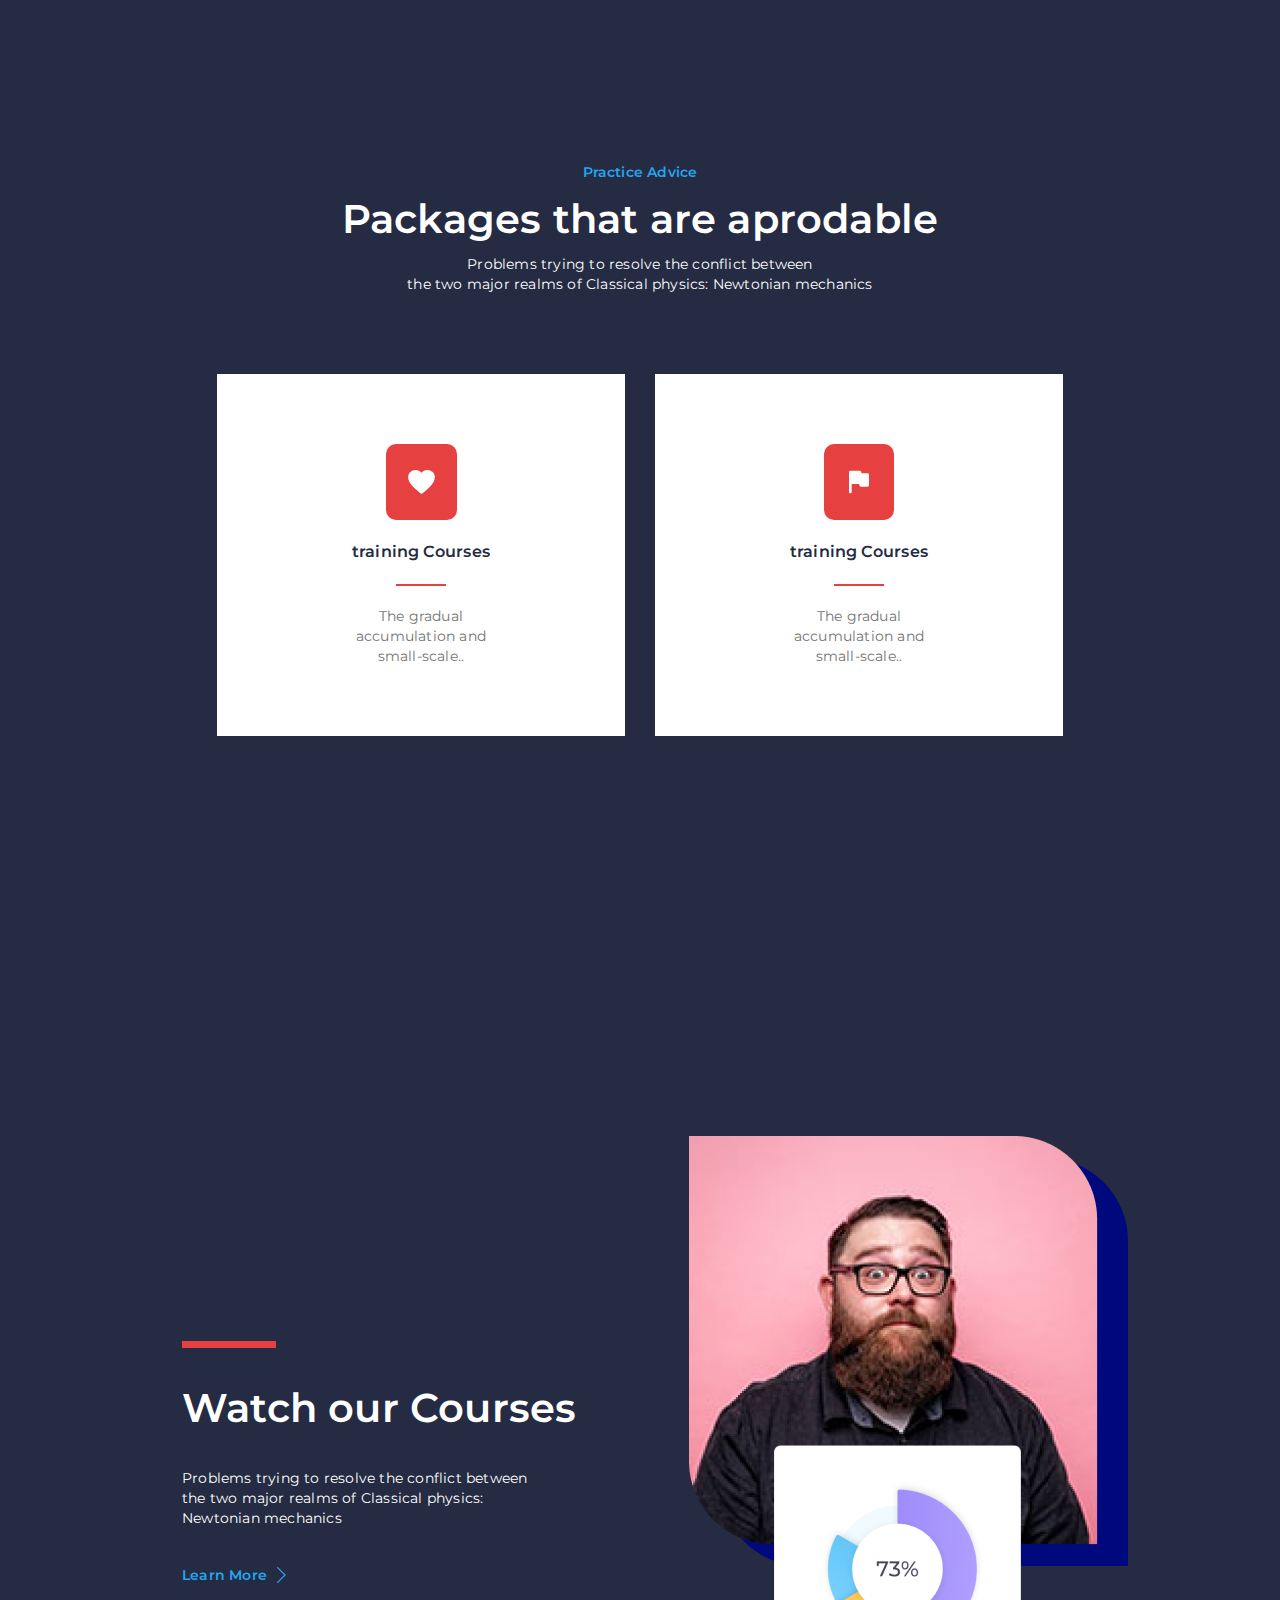
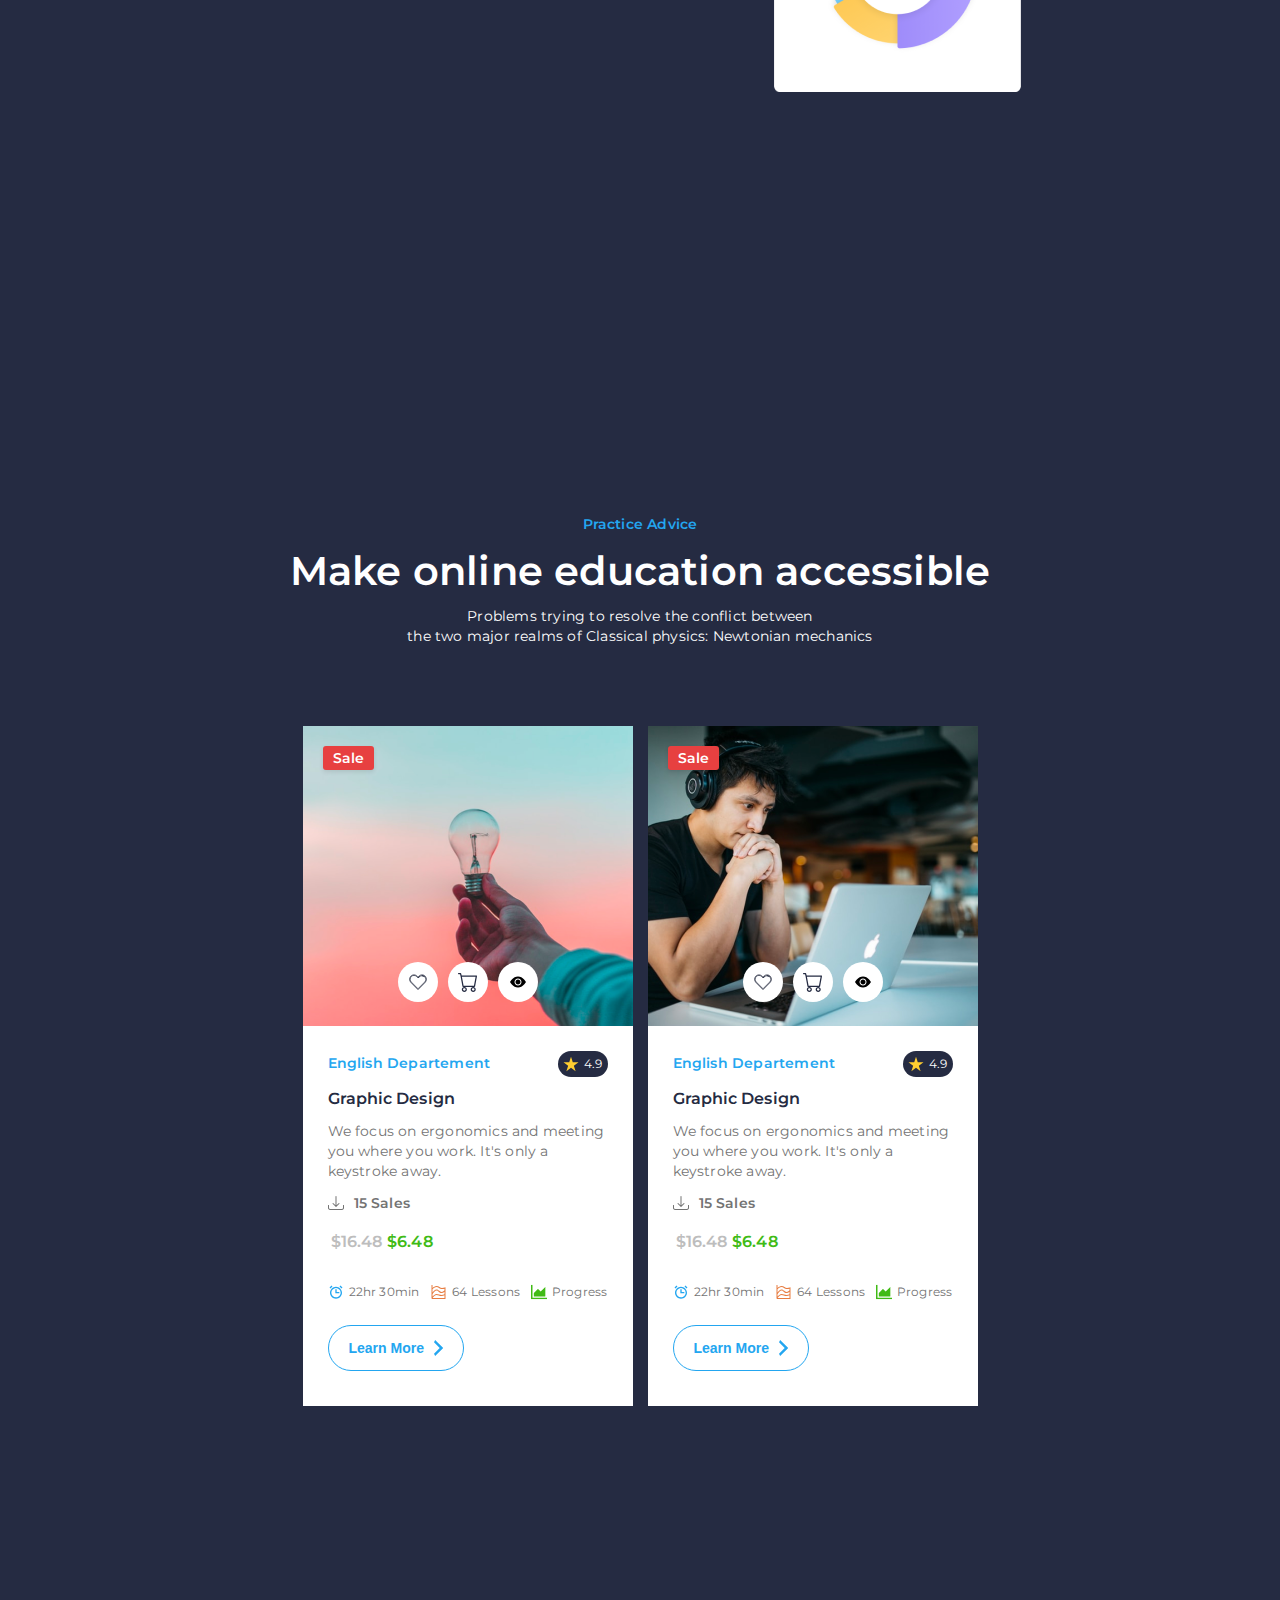
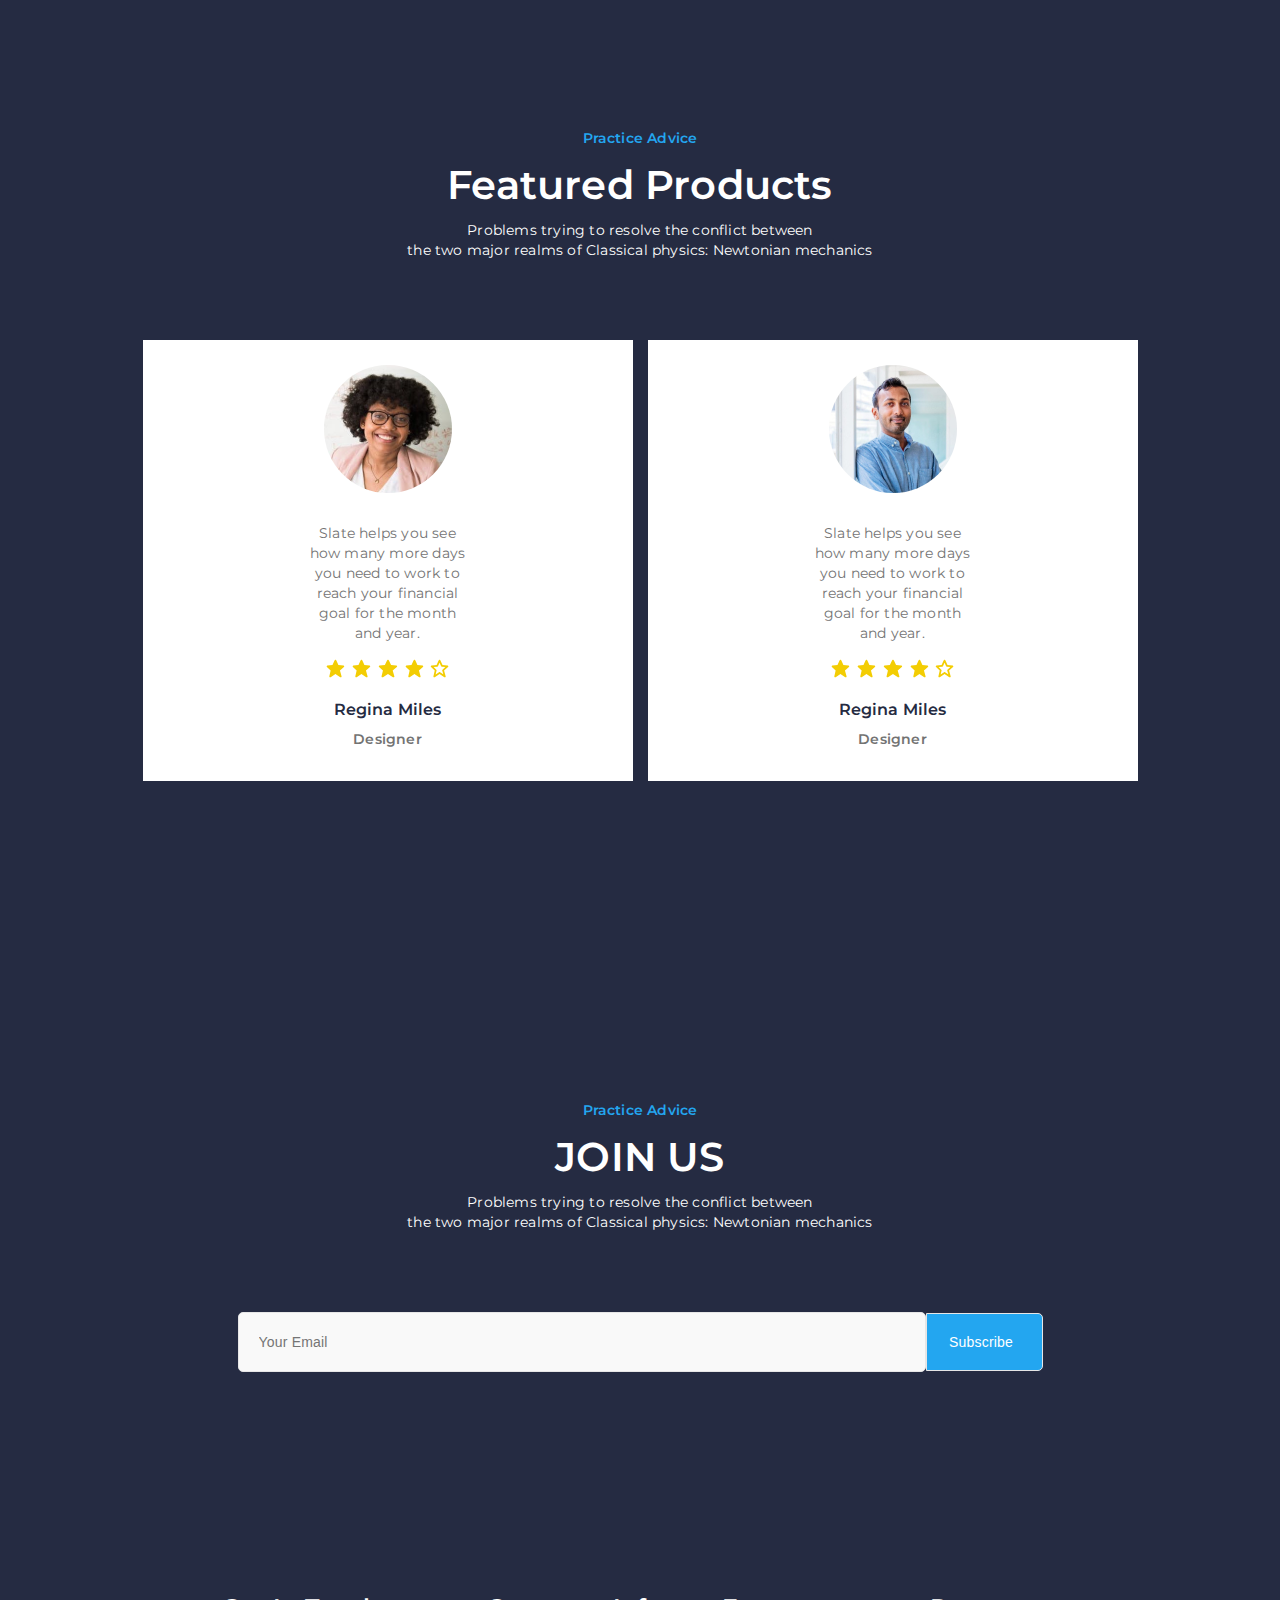
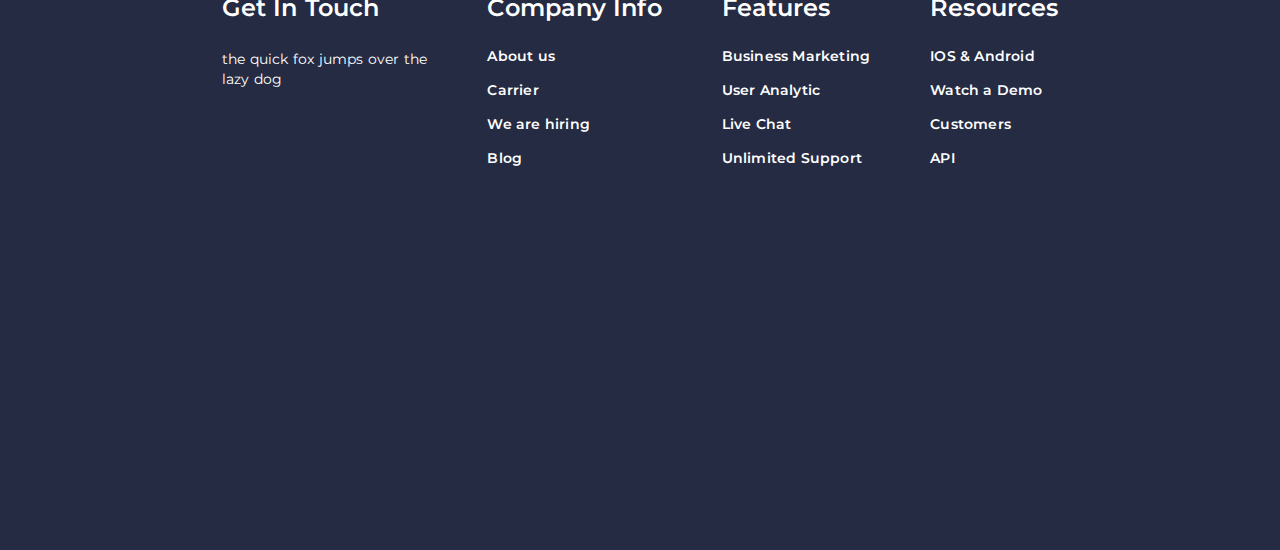
==== commit 88449f7c: "done page 2" ====
--- a/index.html
+++ b/index.html
@@ -10,18 +10,53 @@
     <title>Course</title>
 </head>
 <body>
+
+<main class="section">
+    <div class="section-header section__section-header">
+        <span class="section-header__title">Practice Advice</span>
+        <span class="section-header__header">Packages that are aprodable</span>
+        <span class="section-header__subheader">
+                Problems trying to resolve the conflict between<br/>
+                the two major realms of Classical physics: Newtonian mechanics
+            </span>
+    </div>
+
+    <div class="courses-item section__courses-item">
+        <div class="courses">
+            <div class="courses-content">
+                <img class="courses-content__main-img" src="assets/icons/heart.svg"/>
+                <p class="courses-content__title">training Courses</p>
+                <div class="courses-content__line"></div>
+                <p class="courses-content__description">
+                    The gradual<br>
+                    accumulation and<br>
+                    small-scale..</p>
+            </div>
+            <div class="courses-content">
+                <img class="courses-content__main-img" src="assets/icons/flag.svg"/>
+                <p class="courses-content__title">training Courses</p>
+                <div class="courses-content__line"></div>
+                <p class="courses-content__description">
+                    The gradual<br>
+                    accumulation and<br>
+                    small-scale..</p>
+            </div>
+        </div>
+    </div>
+</main>
+
 <main class="section">
     <div class="course-info course__course-info">
         <div class="course-info__main-info">
             <div class="main-info__text">
-                <div class="text__strip"></div>
+                <div class="text__line"></div>
                 <h2 class="text__header">Watch our Courses</h2>
                 <p class="text__description">Problems trying to resolve the conflict between<br>
                     the two major realms of Classical physics:<br>
                     Newtonian mechanics </p>
                 <div class="text__link-item">
                     <h6 class="link-item__link">Learn More</h6>
-                    <img src="assets/icons/blue-arrow.svg"/>
+                    <img class="link-item__arrow" src="assets/icons/blue-arrow.svg"/>
                 </div>
             </div>
         </div>
@@ -35,7 +70,7 @@
                 <img class="bottom-photo__stats-photo" src="assets/images/stats.png"/>
             </div>
             <div class="photo-stack__singles-photo">
-                <img class="singles-photo__singles-photo-item" src="assets/images/singles.png"/>
+                    <!--<img class="singles-photo__singles-photo-item" src="assets/images/singles.png"/>-->
             </div>
         </div>
     </div>
--- a/assets/styles/style.css
+++ b/assets/styles/style.css
@@ -510,7 +510,7 @@
     gap: 35px;
 }
 
-.text__strip{
+.text__line{
     width: 94px;
     height: 7px;
     background: #E74040;
@@ -544,6 +544,15 @@
     font-weight: 700;
     line-height: 24px;
     letter-spacing: 0.2px;
+    cursor: pointer;
+}
+
+.link-item__link:hover{
+    color: #1f89c5;
+}
+
+.link-item__arrow{
+    cursor: pointer;
 }
 
 .photo-stack__top-photo{
@@ -581,5 +590,65 @@
     z-index: 20;
 }
 
-
-
+/*courses page 2*/
+
+.section__courses-item{
+    display: flex;
+    flex-direction: column;
+    align-items: center;
+    padding: 80px 0;
+}
+.courses{
+    display: flex;
+    justify-content: space-between;
+    gap: 30px;
+}
+
+.courses-content{
+    display: flex;
+    flex-direction: column;
+    align-items: center;
+    justify-content: center;
+    gap: 20px;
+    width: 328px;
+    height: 292px;
+    background-color: white;
+    padding: 35px 40px;
+}
+
+.courses-content__main-img{
+    display: flex;
+    padding: 22px 19px;
+    flex-direction: column;
+    align-items: flex-start;
+    gap: 10px;
+    border-radius: 10px;
+    background: #E74040;
+}
+
+.courses-content__title{
+    color: #252B42;
+    text-align: center;
+    font-size: 16px;
+    font-weight: 700;
+    line-height: 24px;
+    letter-spacing: 0.1px;
+}
+
+.courses-content__line{
+    width: 50px;
+    height: 2px;
+    background: #E74040;
+}
+
+.courses-content__description{
+    color: #737373;
+    text-align: center;
+    font-size: 14px;
+    font-weight: 400;
+    line-height: 20px;
+    letter-spacing: 0.2px;
+}
+
+
+
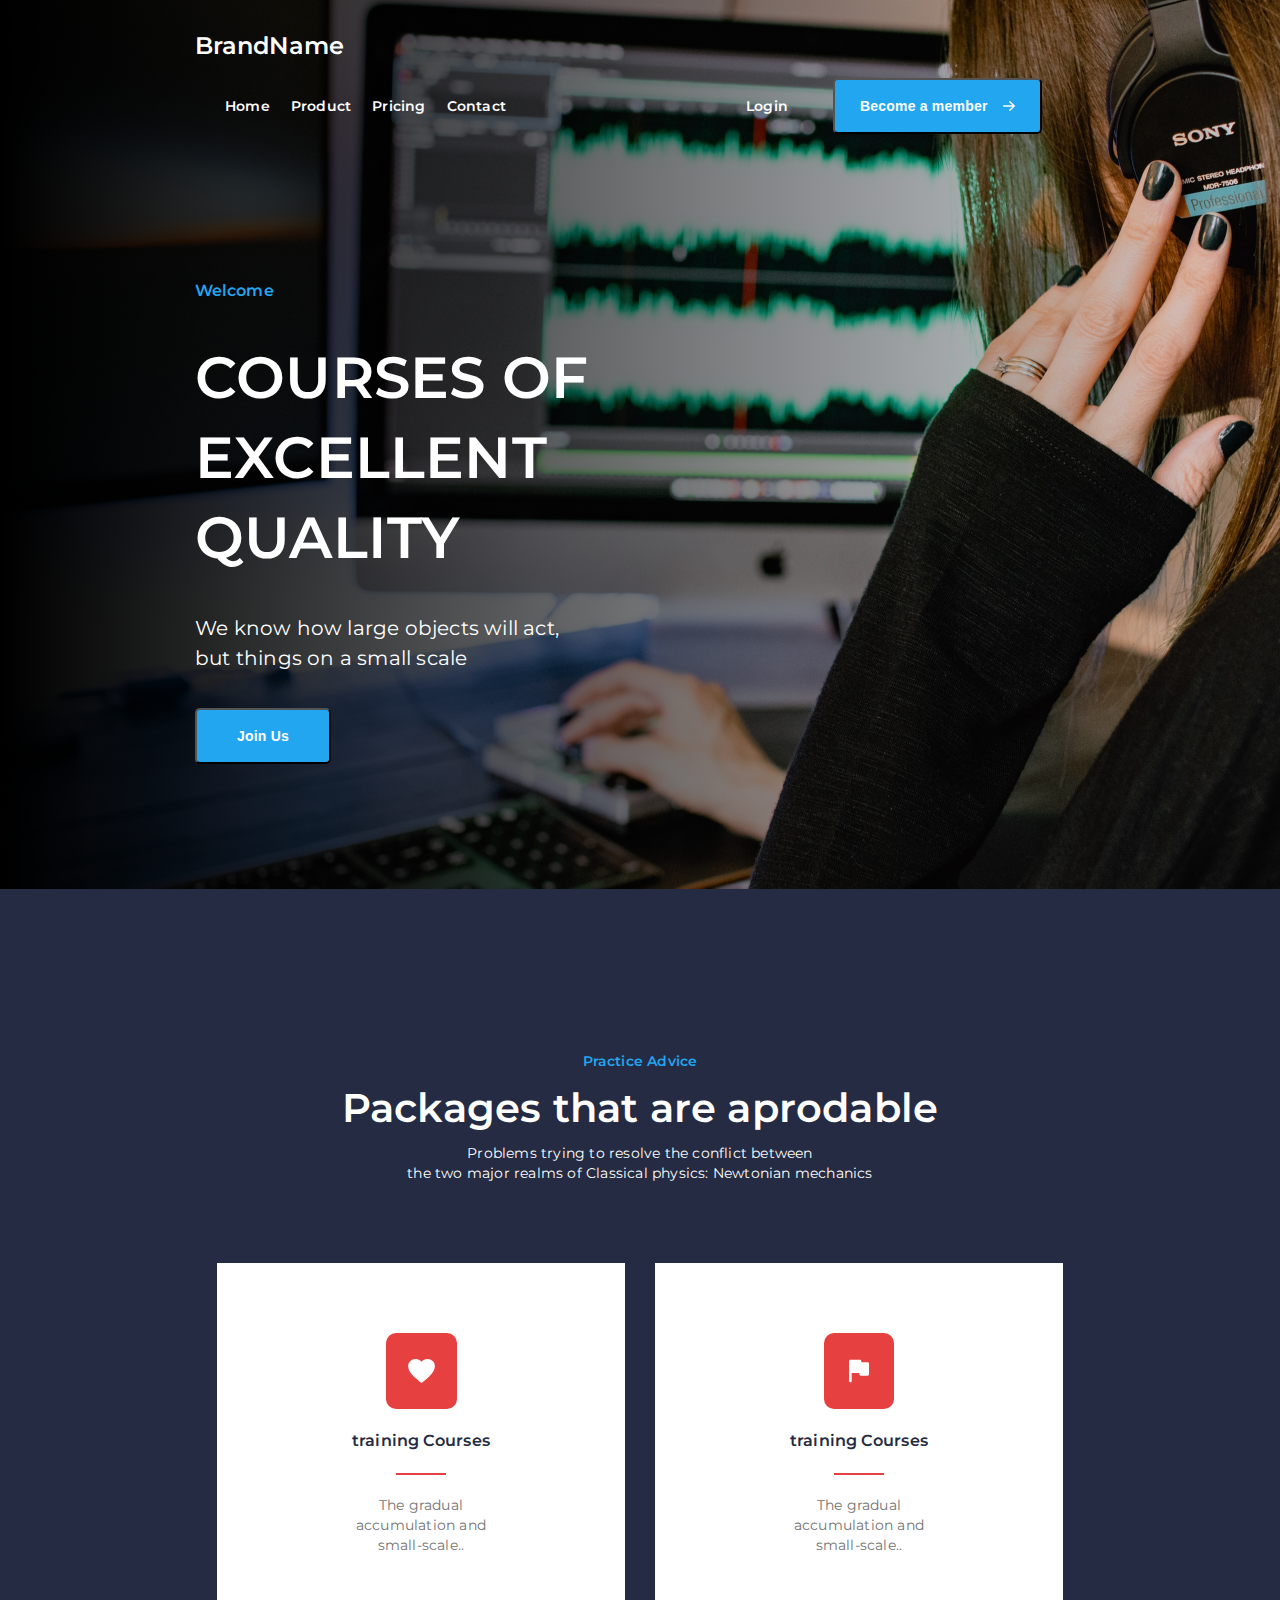
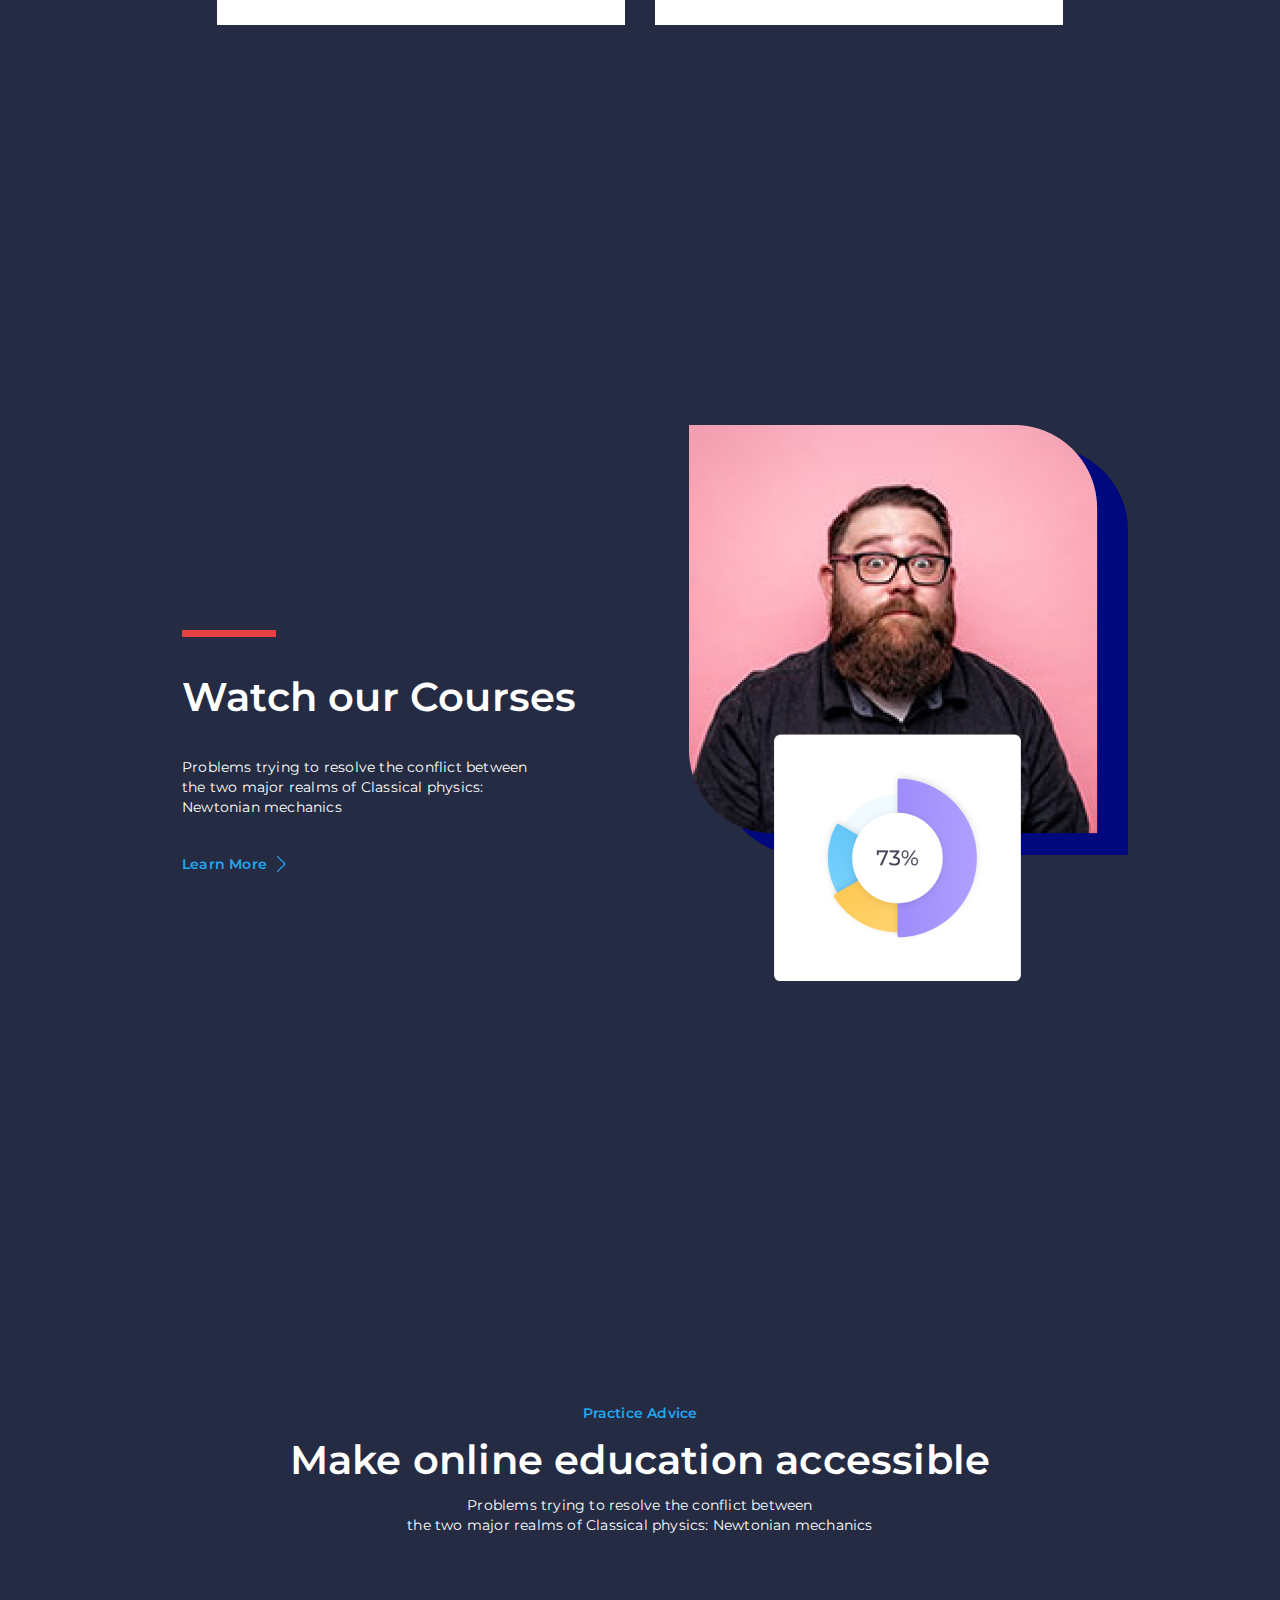
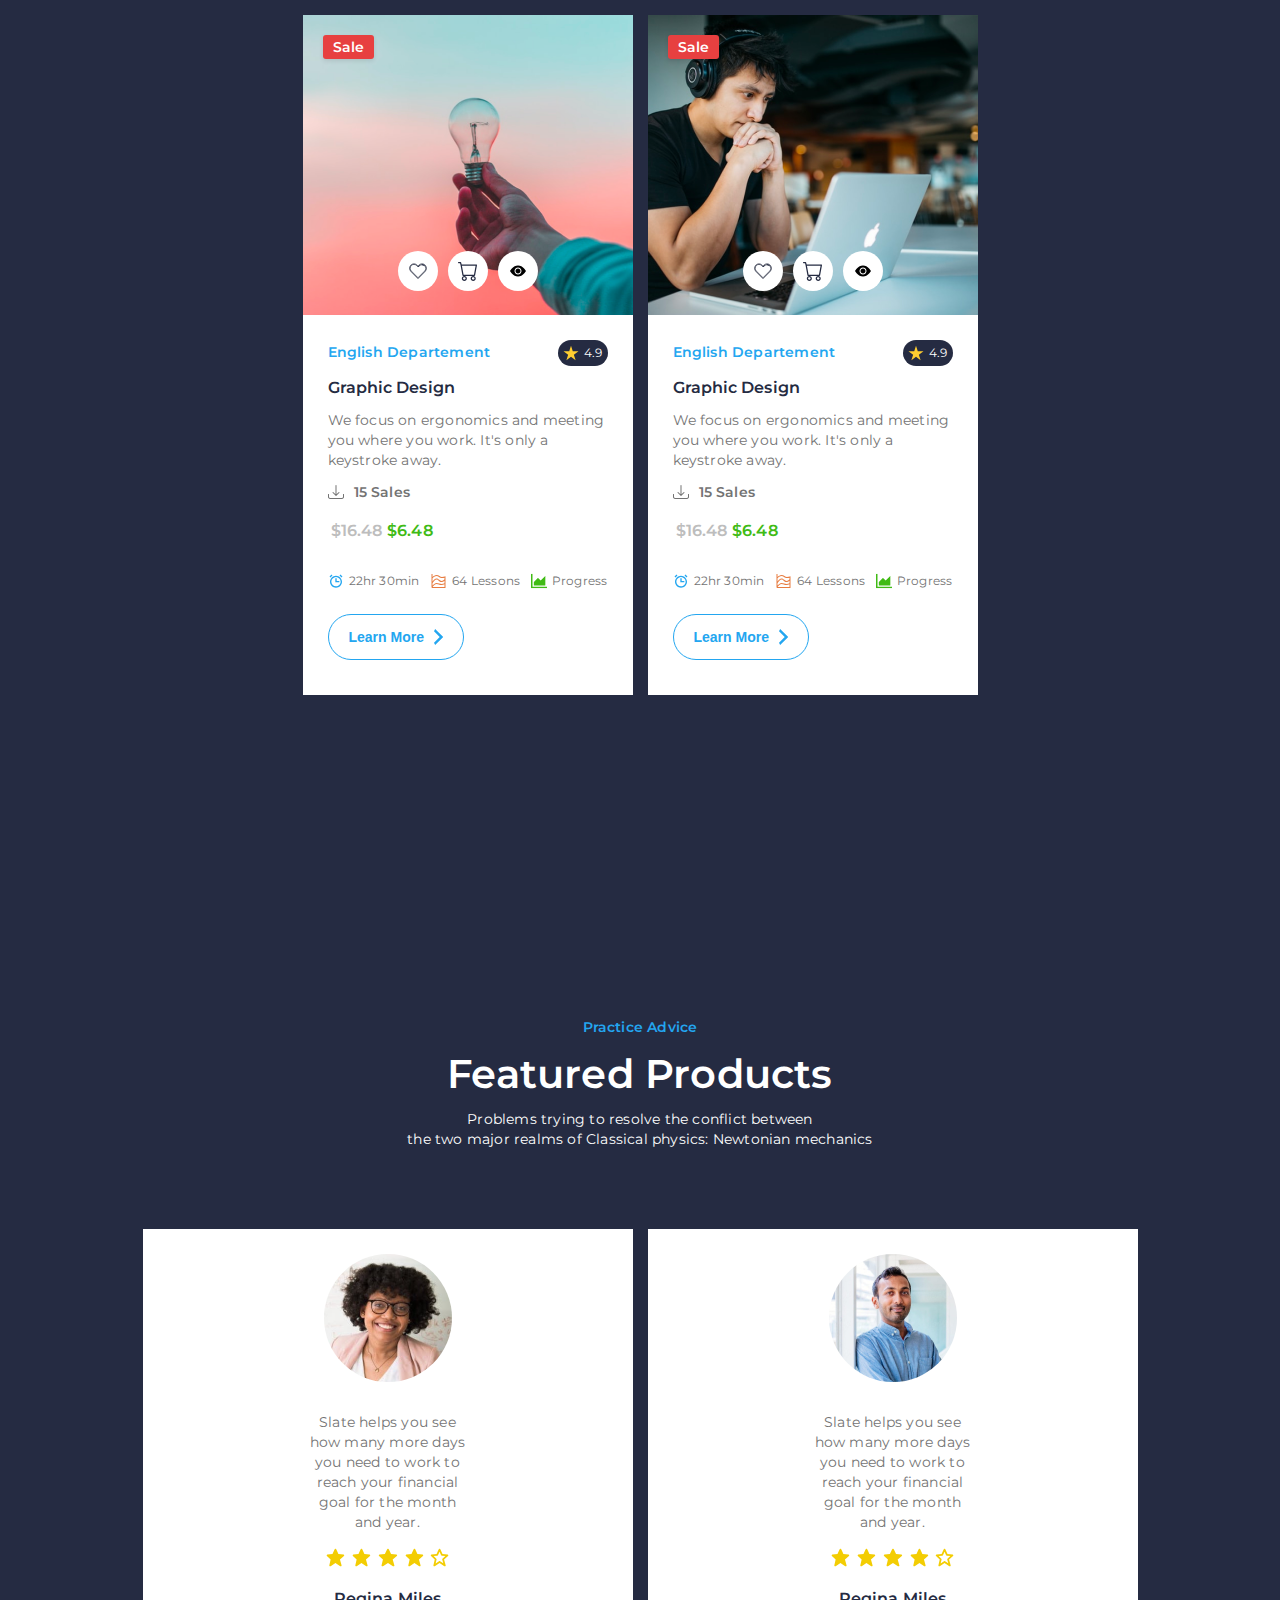
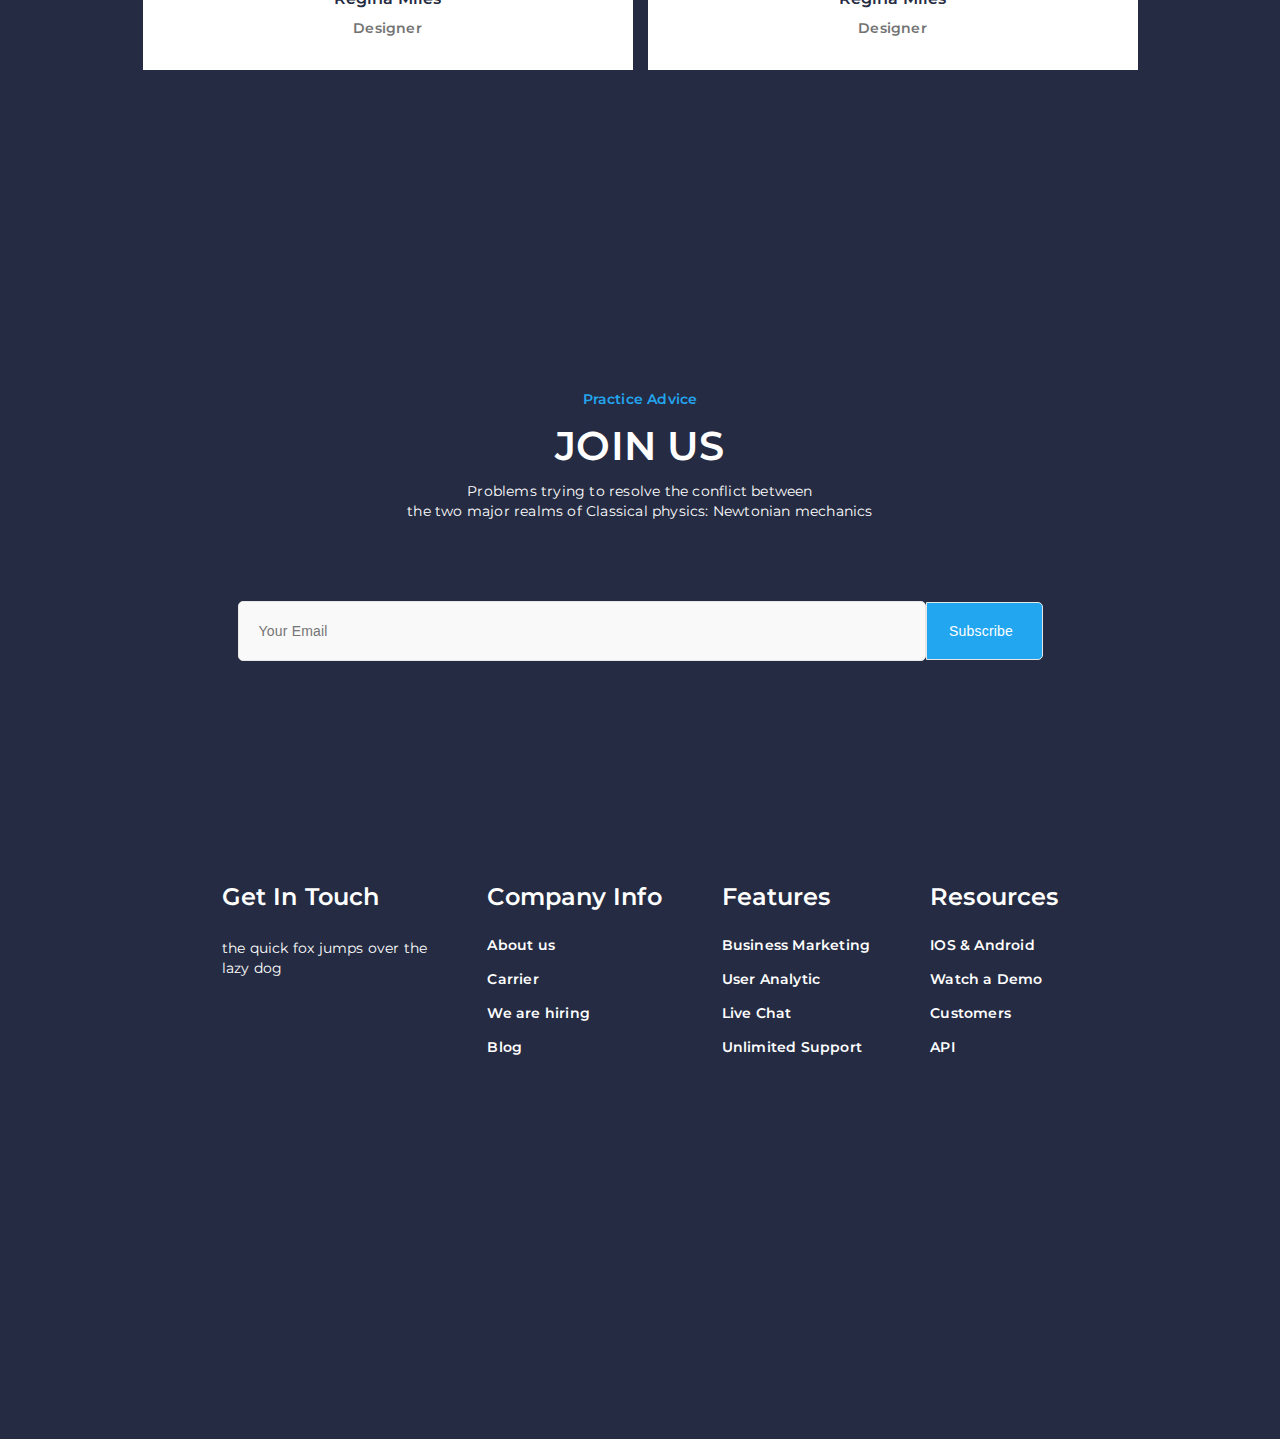
==== commit 000de42c: "done page 1" ====
--- a/index.html
+++ b/index.html
@@ -10,6 +10,40 @@
     <title>Course</title>
 </head>
 <body>
+
+<main class="section1">
+    <div class="page-header">
+        <div class="page-header__brandname">
+                <h3  class="brandname">BrandName</h3>
+        </div>
+        <div class="page-header__links">
+            <div class="links__link-items">
+                <p class="link-items__item">Home</p>
+                <p class="link-items__item">Product</p>
+                <p class="link-items__item">Pricing</p>
+                <p class="link-items__item">Contact</p>
+            </div>
+            <div class="link-items__auth">
+                <p class="auth__login">Login</p>
+                <button class="auth__button">
+                    <p class="button_text">Become a member</p>
+                    <img src="assets/icons/auth_arrow.svg">
+                </button>
+            </div>
+        </div>
+    </div>
+    <div class="page-body">
+        <div class="page-body__content">
+            <h5 class="content__first-title">Welcome</h5>
+            <h1 class="content__second-title">COURSES OF EXCELLENT QUALITY</h1>
+            <h4 class="content__description">We know how large objects will act,<br>
+                but things on a small scale</h4>
+            <button class="content__join-btn">
+                <p class="join-btn__text">Join Us</p>
+            </button>
+        </div>
+    </div>
+</main>
 
 <main class="section">
     <div class="section-header section__section-header">
--- a/assets/styles/style.css
+++ b/assets/styles/style.css
@@ -598,6 +598,7 @@
     align-items: center;
     padding: 80px 0;
 }
+
 .courses{
     display: flex;
     justify-content: space-between;
@@ -650,5 +651,170 @@
     letter-spacing: 0.2px;
 }
 
-
-
+.page-header{
+    padding: 17px 195px;
+}
+
+.section1{
+    min-height: 889px;
+    background-image: linear-gradient(90deg, black 0.13%, black 0.14%, rgba(0, 0, 0, 0.00) 99.56%),
+    url('../images/background.png');
+    background-size: cover;
+}
+
+.page-header__brandname{
+    display: inline-flex;
+    padding: 13px 42px 13px 0px;
+    align-items: center;
+}
+
+.brandname{
+    color: #FFF;
+    font-size: 24px;
+    font-weight: 700;
+    line-height: 32px;
+    letter-spacing: 0.1px;
+    cursor: pointer;
+}
+
+.brandname:hover{
+    color: #d7d7d7;
+}
+
+.page-header__links{
+    margin-left: 30px;
+    display: inline-flex;
+    padding: 3px 0px;
+    justify-content: center;
+    align-items: center;
+    gap: 240px;
+}
+
+.links__link-items{
+    display: flex;
+    align-items: center;
+    gap: 21px;
+}
+
+.link-items__item{
+    color: #FFF;
+    text-align: center;
+    font-size: 14px;
+    font-weight: 700;
+    line-height: 24px;
+    letter-spacing: 0.2px;
+    cursor: pointer;
+}
+
+.link-items__item:hover{
+    color: #d7d7d7;
+}
+
+.link-items__auth{
+    display: flex;
+    align-items: center;
+    gap: 45px;
+}
+
+.auth__login{
+    color: #FFF;
+    text-align: right;
+    font-size: 14px;
+    font-weight: 700;
+    line-height: 22px;
+    letter-spacing: 0.2px;
+    cursor: pointer;
+}
+
+.auth__login:hover{
+    color: #d7d7d7;
+}
+
+.auth__button{
+    display: flex;
+    padding: 15px 25px;
+    align-items: center;
+    gap: 15px;
+    border-radius: 5px;
+    background: #23A6F0;
+    cursor: pointer;
+}
+
+.auth__button:hover{
+    background: #229ce1;
+}
+
+.button_text{
+    color: #FFF;
+    font-size: 14px;
+    font-weight: 700;
+    line-height: 22px;
+    letter-spacing: 0.2px;
+}
+
+.page-body{
+    display: flex;
+    padding: 125px 0px;
+    flex-direction: column;
+    align-items: flex-start;
+    gap: 80px;
+}
+
+.page-body__content{
+    display: flex;
+    width: 599px;
+    flex-direction: column;
+    align-items: flex-start;
+    gap: 35px;
+    padding: 0px 195px;
+}
+
+.content__first-title{
+    color: #23A6F0;
+    font-size: 16px;
+    font-weight: 700;
+    line-height: 24px;
+    letter-spacing: 0.1px;
+}
+
+.content__second-title{
+    color: #FFF;
+    font-size: 58px;
+    font-weight: 700;
+    line-height: 80px;
+    letter-spacing: 0.2px;
+}
+
+.content__description{
+    color: #FFF;
+    font-size: 20px;
+    font-weight: 400;
+    line-height: 30px;
+    letter-spacing: 0.2px;
+}
+
+.content__join-btn{
+    display: flex;
+    padding: 15px 40px;
+    flex-direction: column;
+    align-items: center;
+    gap: 10px;
+    border-radius: 5px;
+    background: #23A6F0;
+    cursor: pointer;
+}
+
+.content__join-btn:hover{
+    background: #229ce1;
+}
+
+.join-btn__text{
+    color: #FFF;
+    text-align: center;
+    font-size: 14px;
+    font-weight: 700;
+    line-height: 22px;
+    letter-spacing: 0.2px;
+}
+
+
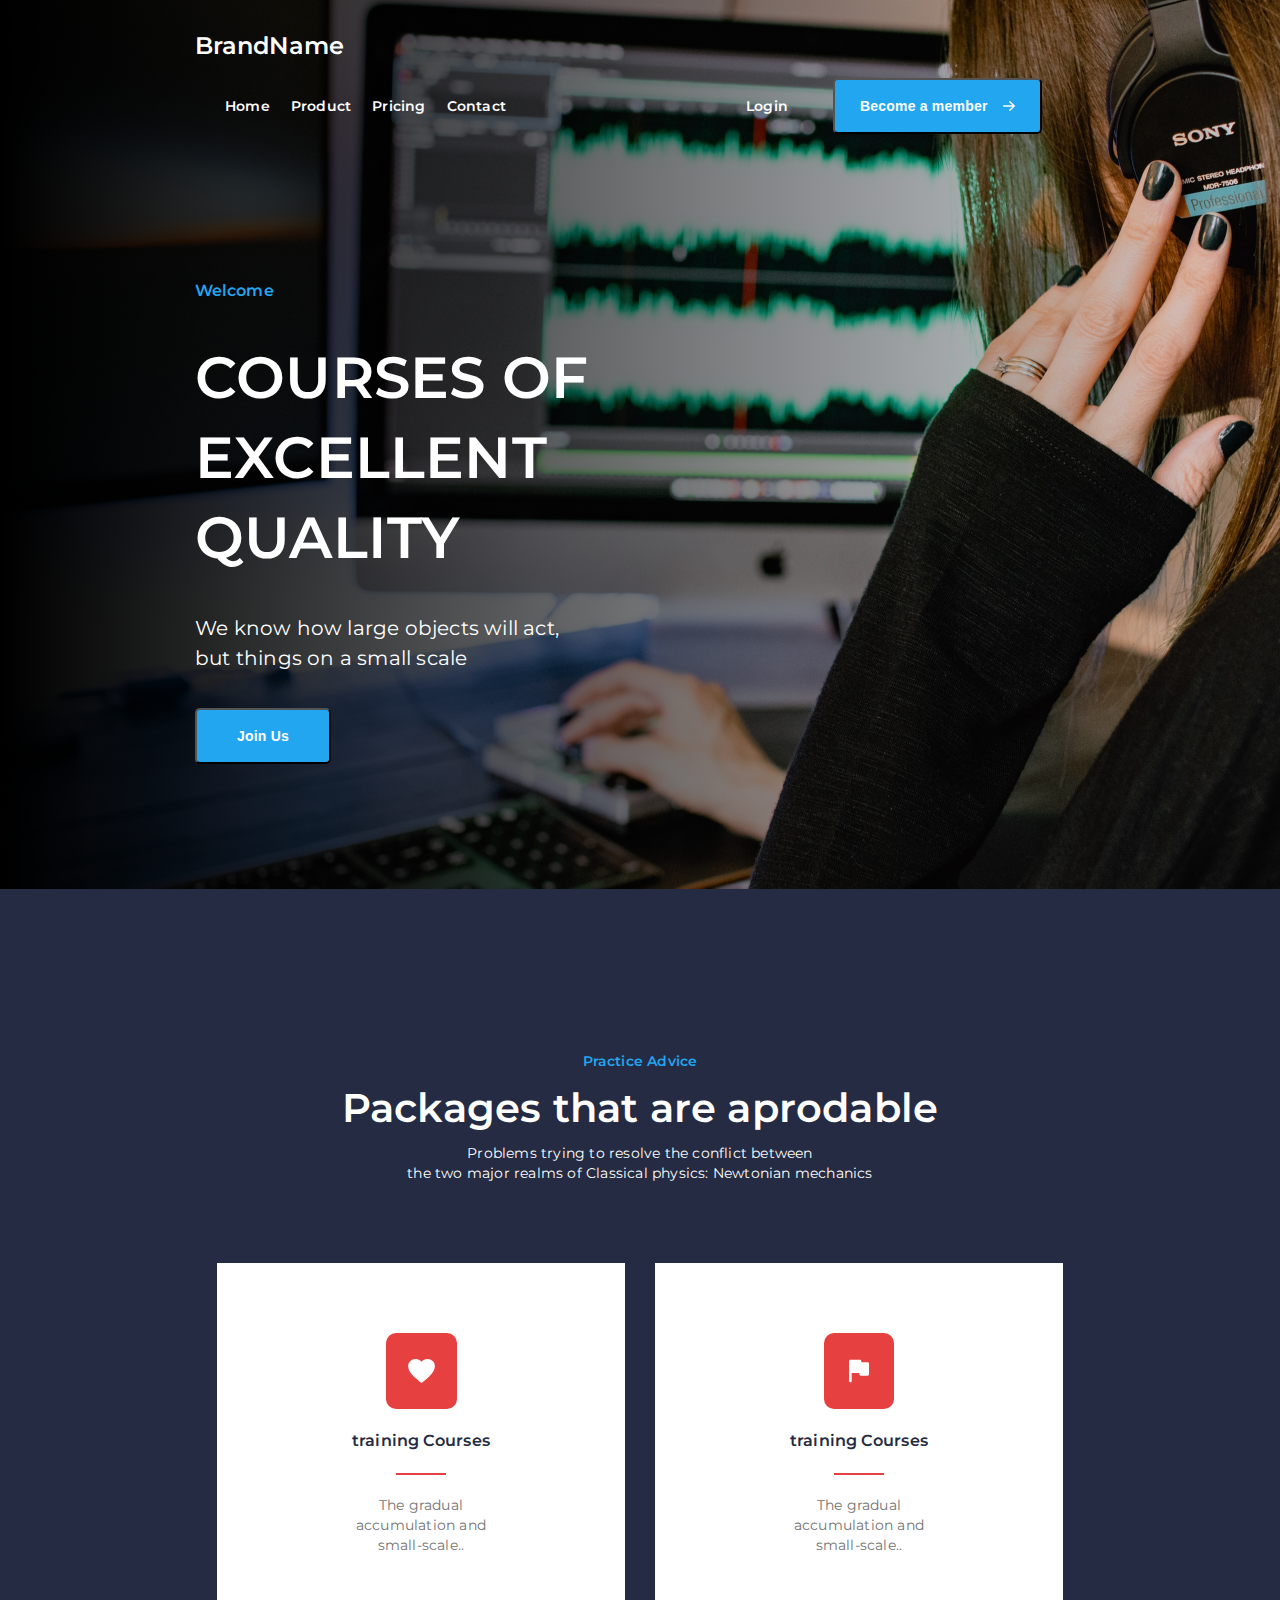
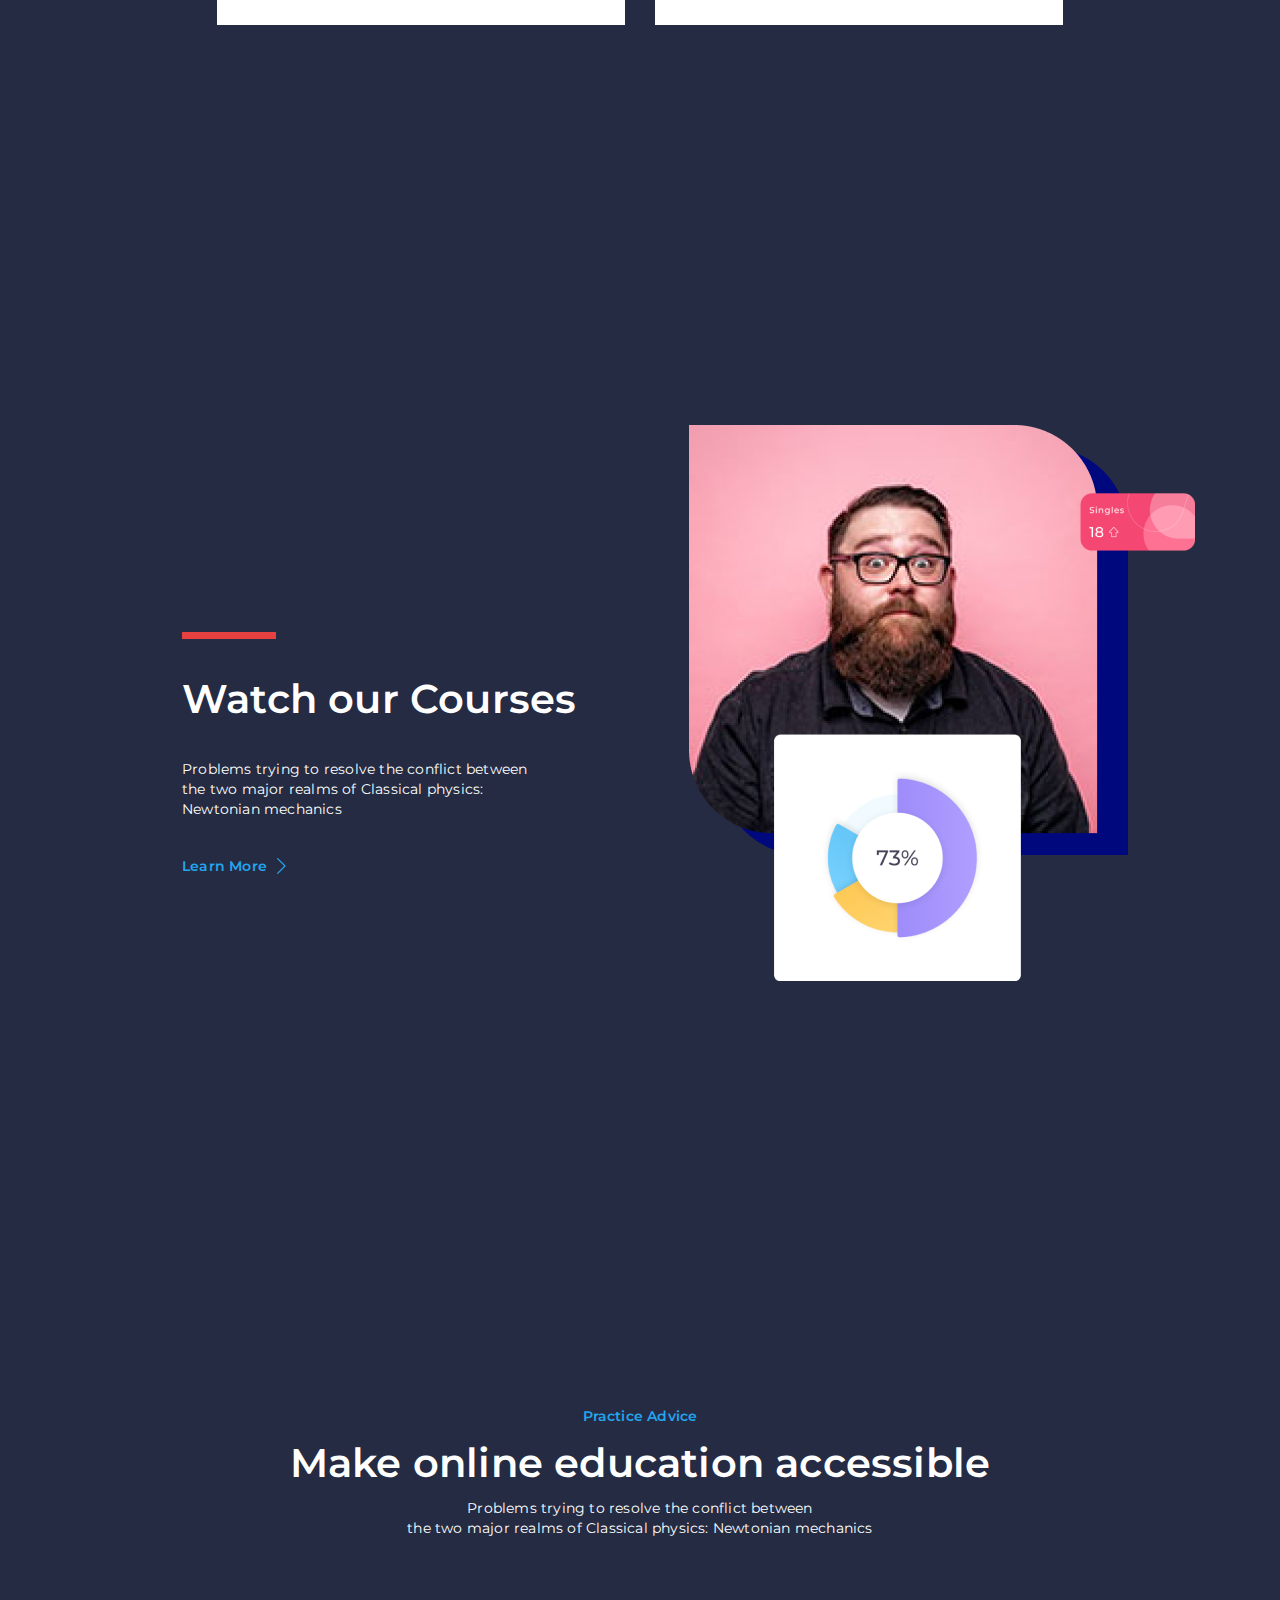
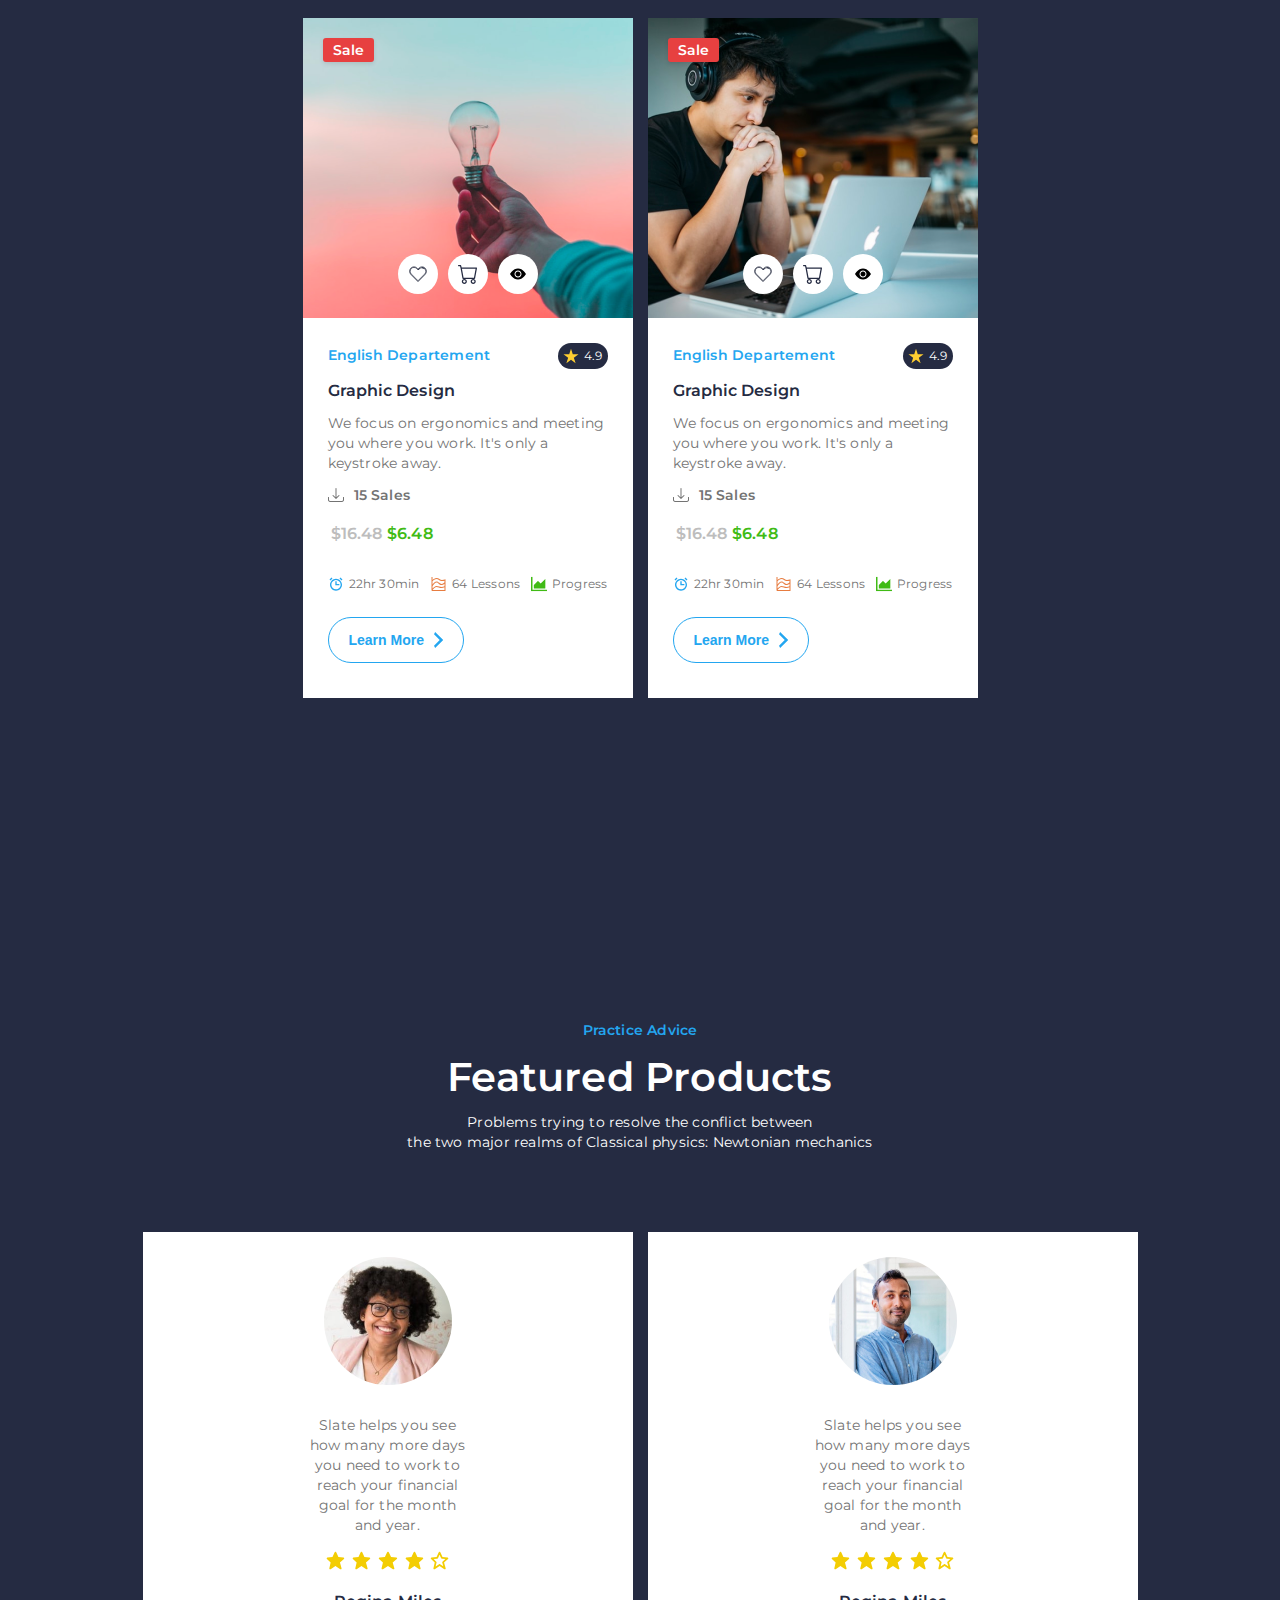
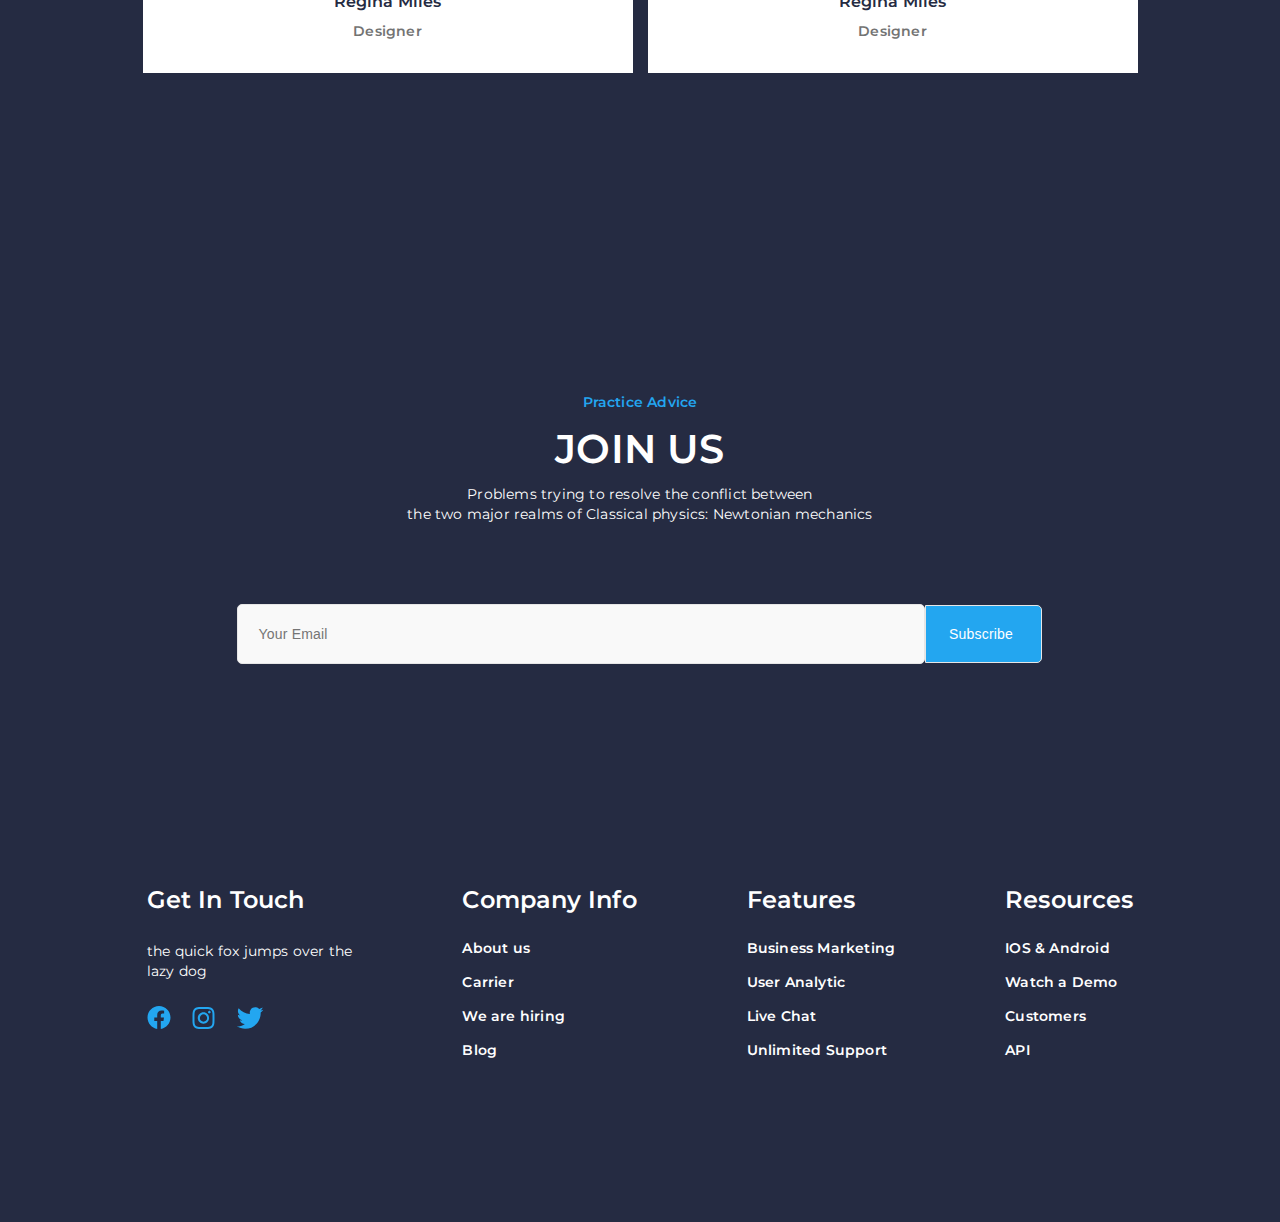
==== commit 58824fcf: "done" ====
--- a/index.html
+++ b/index.html
@@ -102,9 +102,7 @@
             </div>
             <div class="photo-stack__bottom-photo">
                 <img class="bottom-photo__stats-photo" src="assets/images/stats.png"/>
-            </div>
-            <div class="photo-stack__singles-photo">
-                    <!--<img class="singles-photo__singles-photo-item" src="assets/images/singles.png"/>-->
+                <img class="bottom-photo__singles-photo" src="assets/images/singles.png"/>
             </div>
         </div>
     </div>
@@ -341,6 +339,11 @@
                         <p class="get-in-touch__text">the quick fox jumps over the
                             <br>lazy dog
                         </p>
+                        <div class="get-in-touch__icons">
+                            <img src="assets/icons/facebook.svg"/>
+                            <img src="assets/icons/instagram.svg"/>
+                            <img src="assets/icons/twitter.svg"/>
+                        </div>
                     </div>
                     <div class="menu__company-info">
                         <h3 class="company-info__title">Company Info</h3>
--- a/assets/styles/style.css
+++ b/assets/styles/style.css
@@ -411,16 +411,14 @@
 
 .contacts__menu{
     display: flex;
-    width: 1050px;
-    padding: 220px 0px;
+    padding: 220px 0px 0px;
     flex-direction: column;
     align-items: center;
 }
 
 .contacts__menu-items{
     display: flex;
-    width: 1046px;
-    gap: 60px;
+    gap: 110px;
     justify-content: center;
 }
 
@@ -446,6 +444,11 @@
     font-weight: 500;
     line-height: 20px;
     letter-spacing: 0.2px;
+}
+
+.get-in-touch__icons{
+    display: flex;
+    gap: 20px;
 }
 
 .company__info{
@@ -576,17 +579,17 @@
     z-index: 1;
 }
 
-.photo-stack__bottom-photo{
+.bottom-photo__stats-photo{
     position: relative;
     top: -100px;
     right: -85px;
     z-index: 20;
 }
 
-.photo-stack__singles-photo{
-    position: absolute;
-    top: 230px;
-    right: 200px;
+.bottom-photo__singles-photo{
+    position: relative;
+    top: -530px;
+    left: 140px;
     z-index: 20;
 }
 
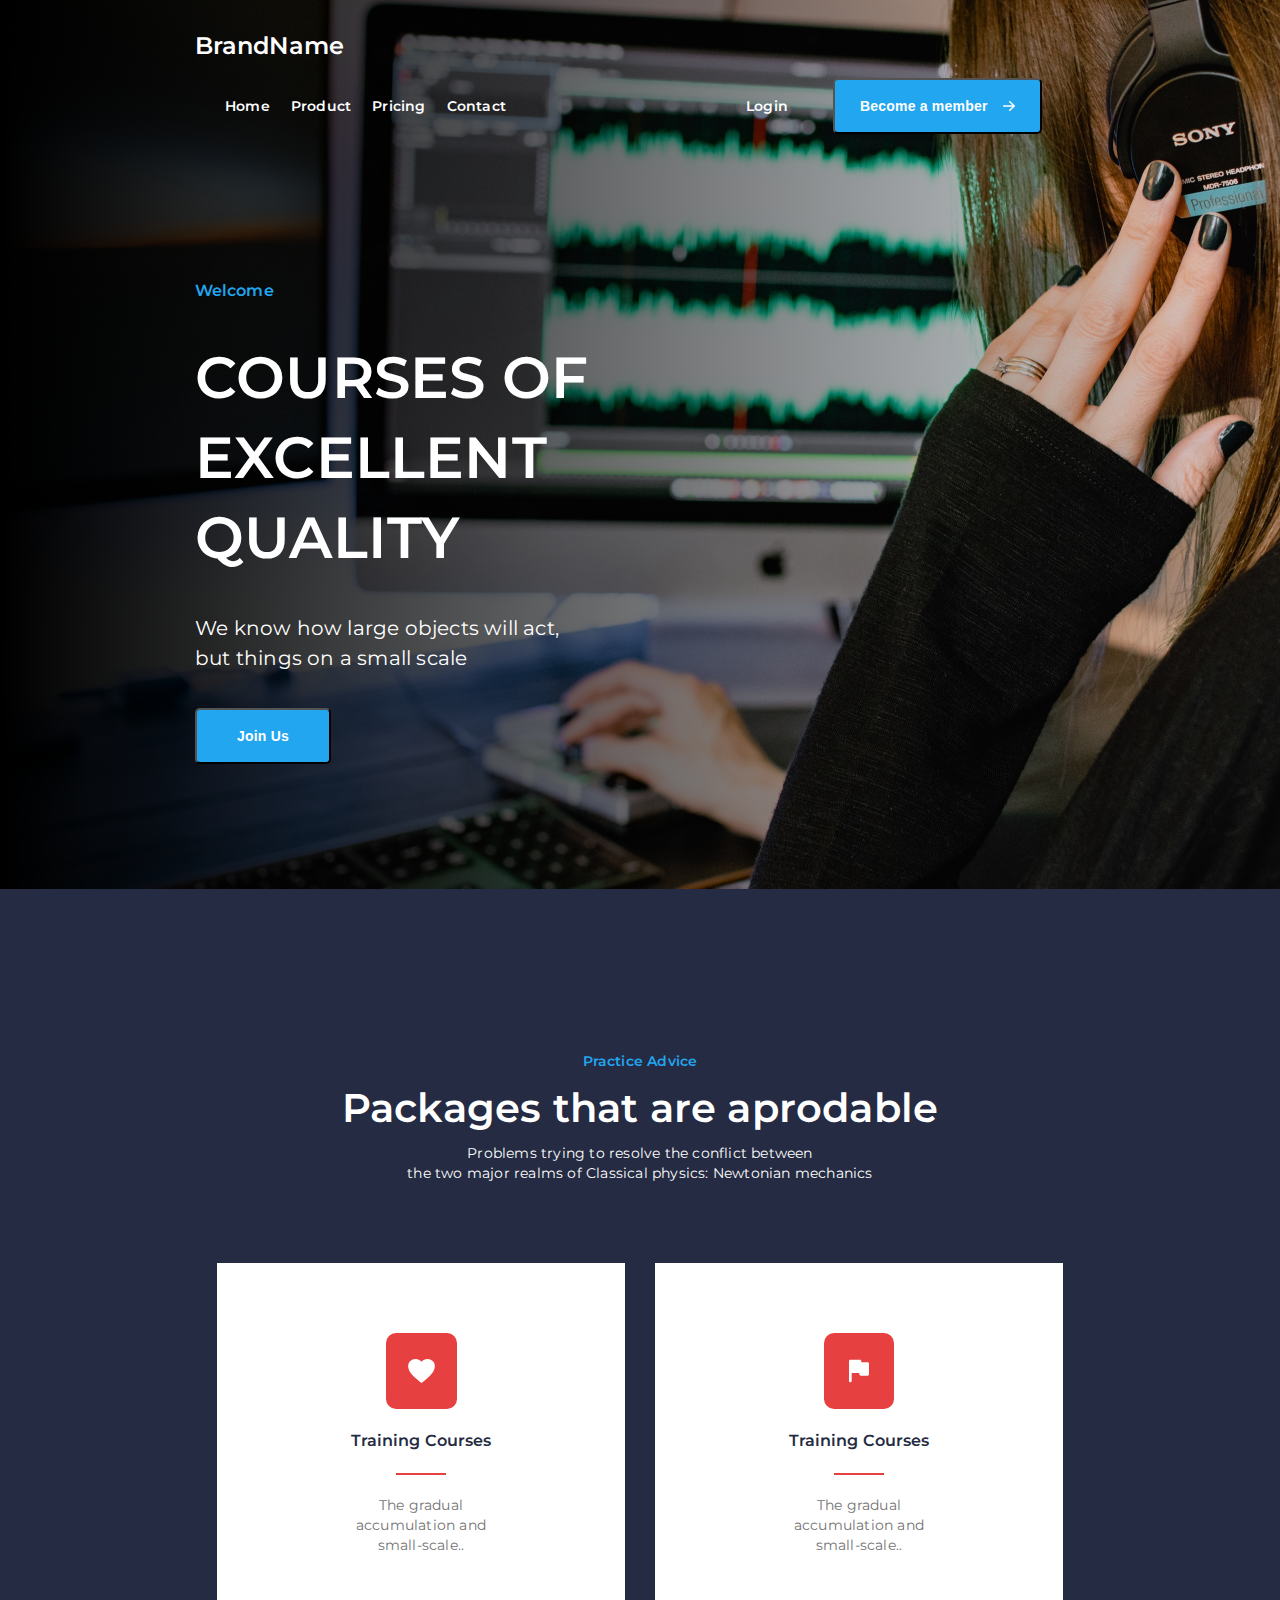
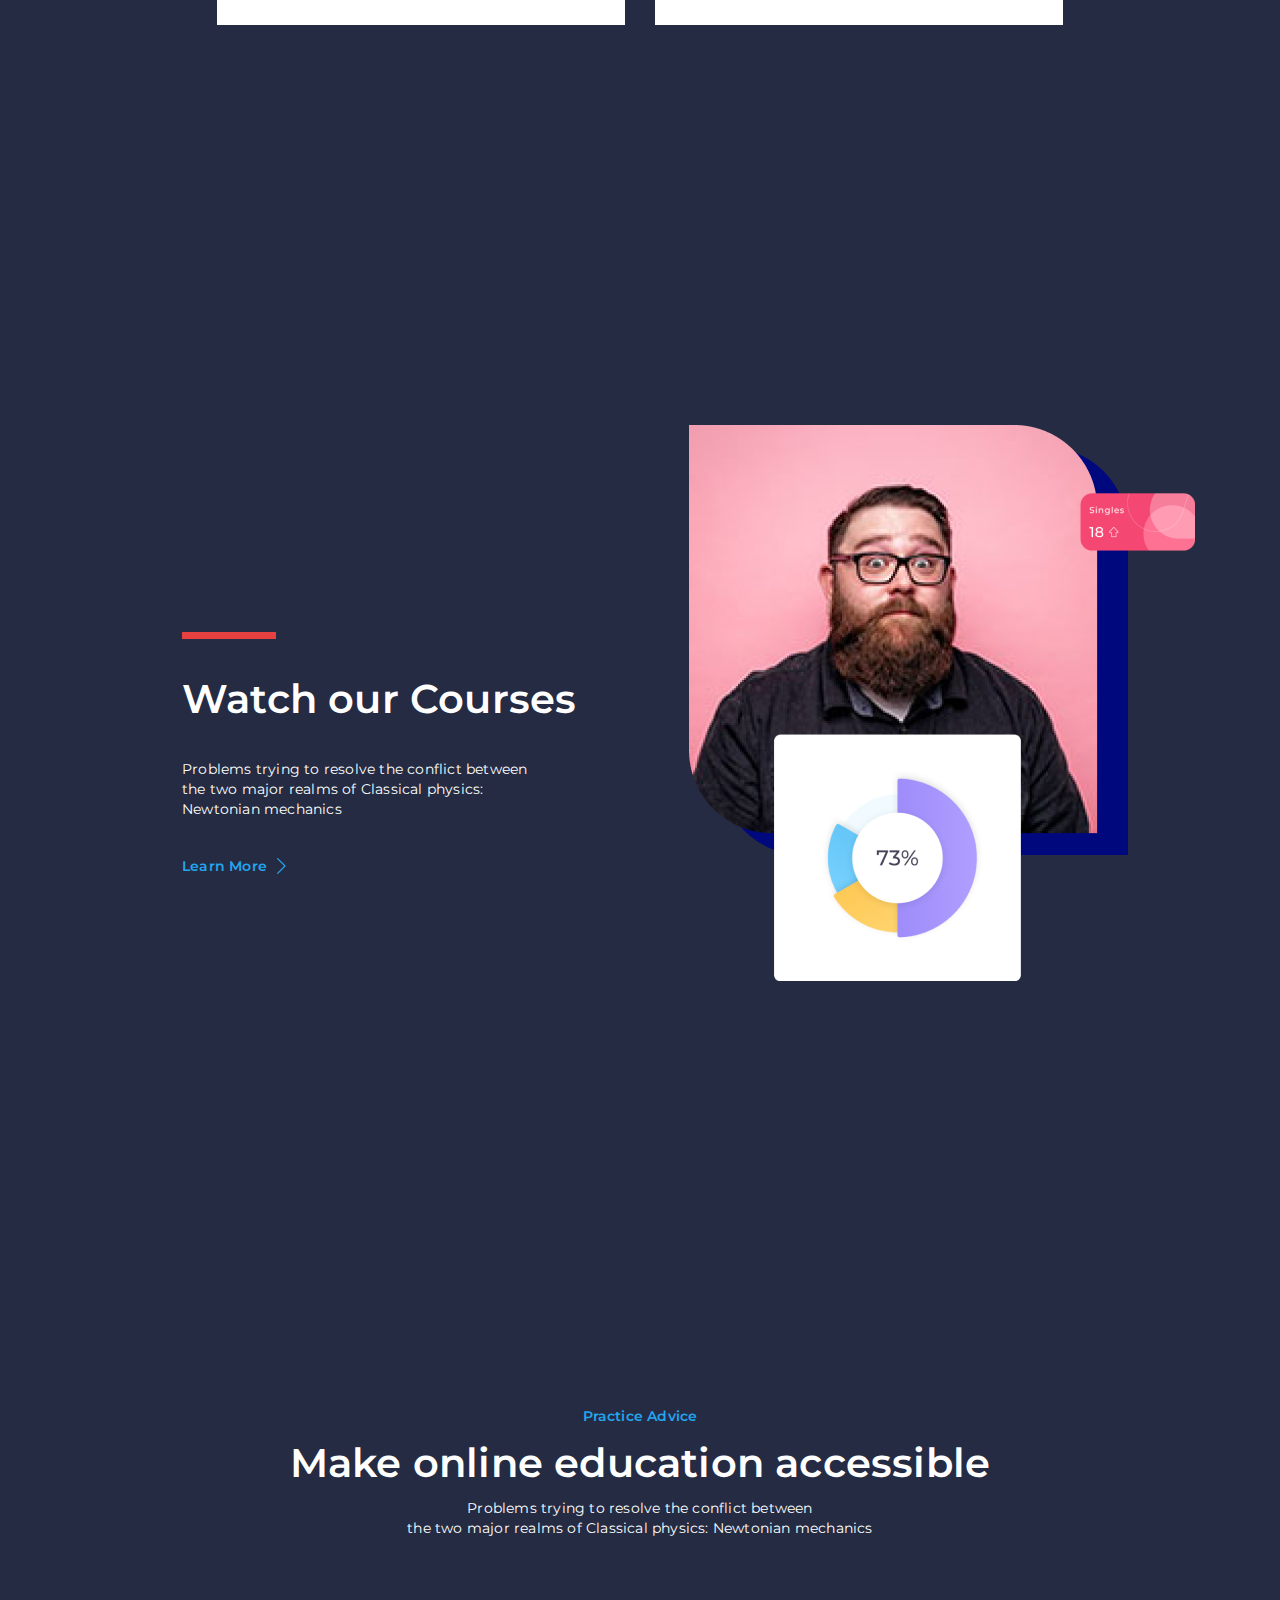
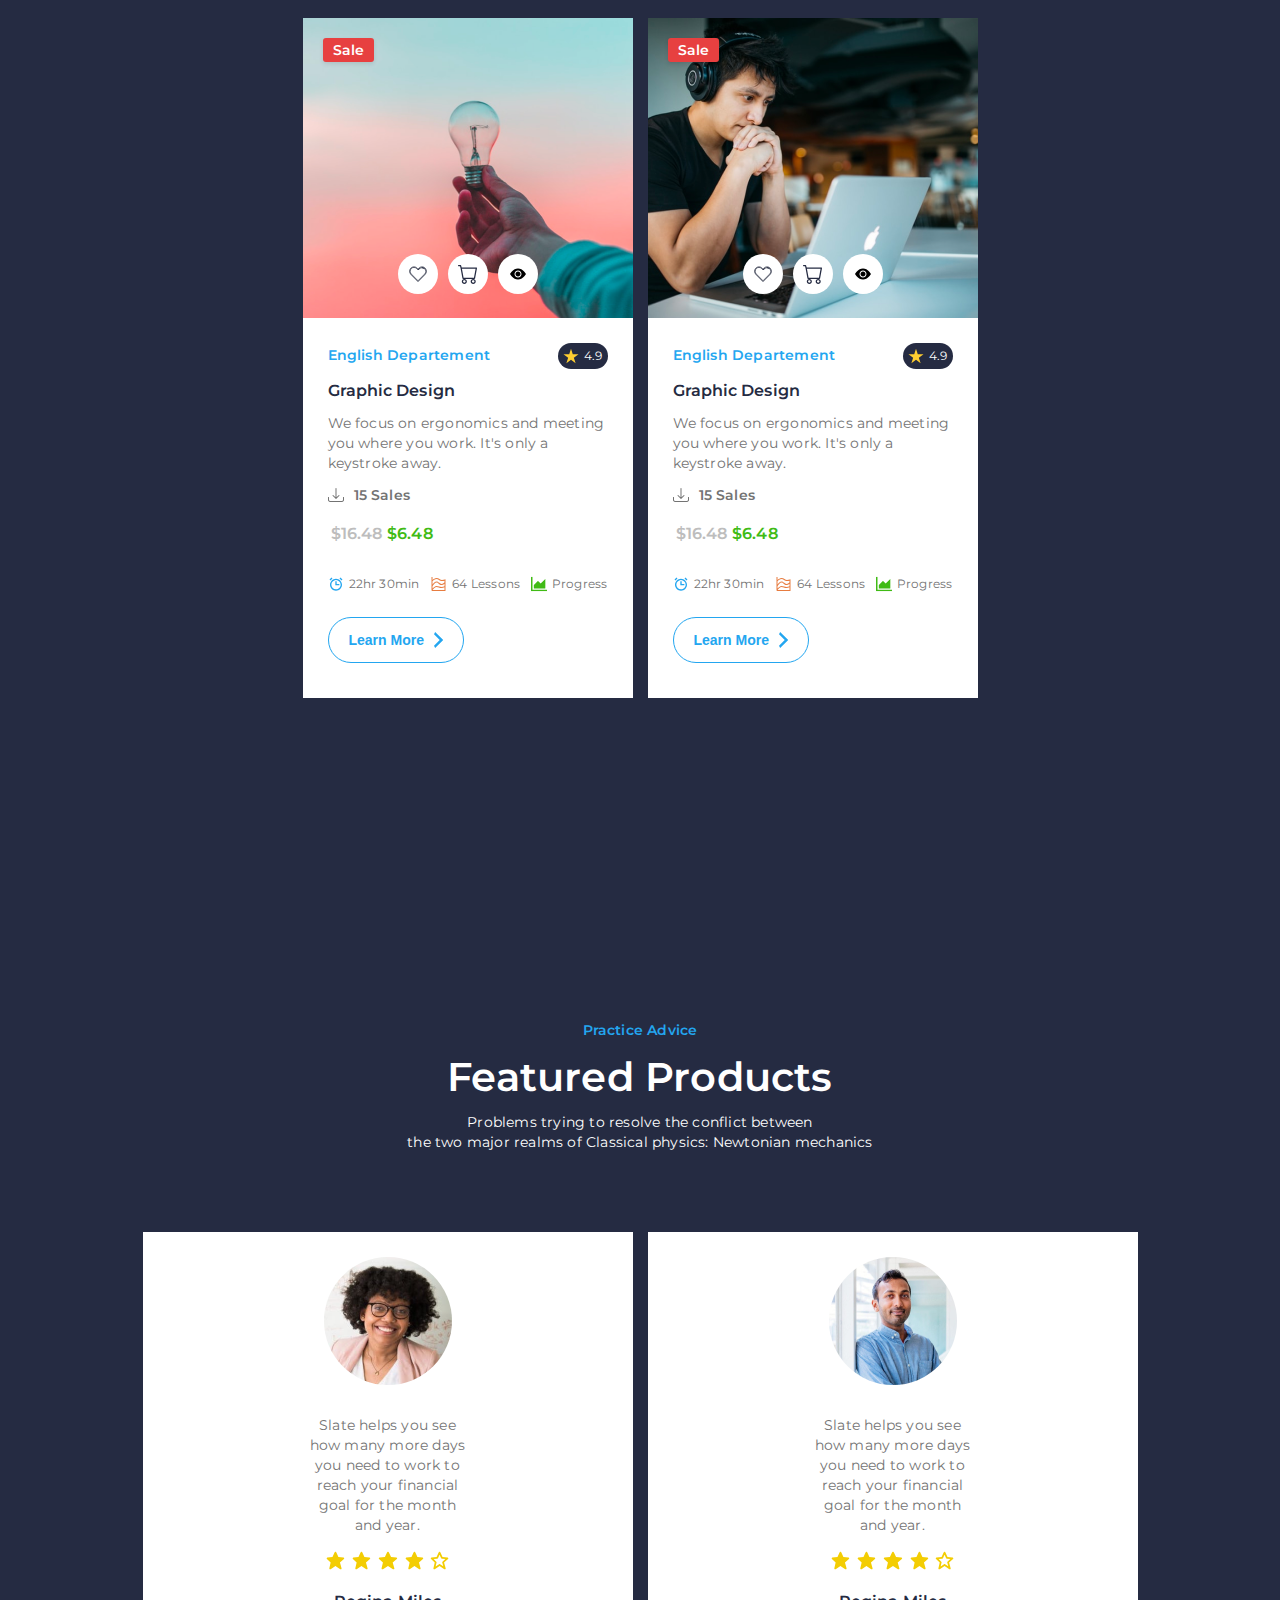
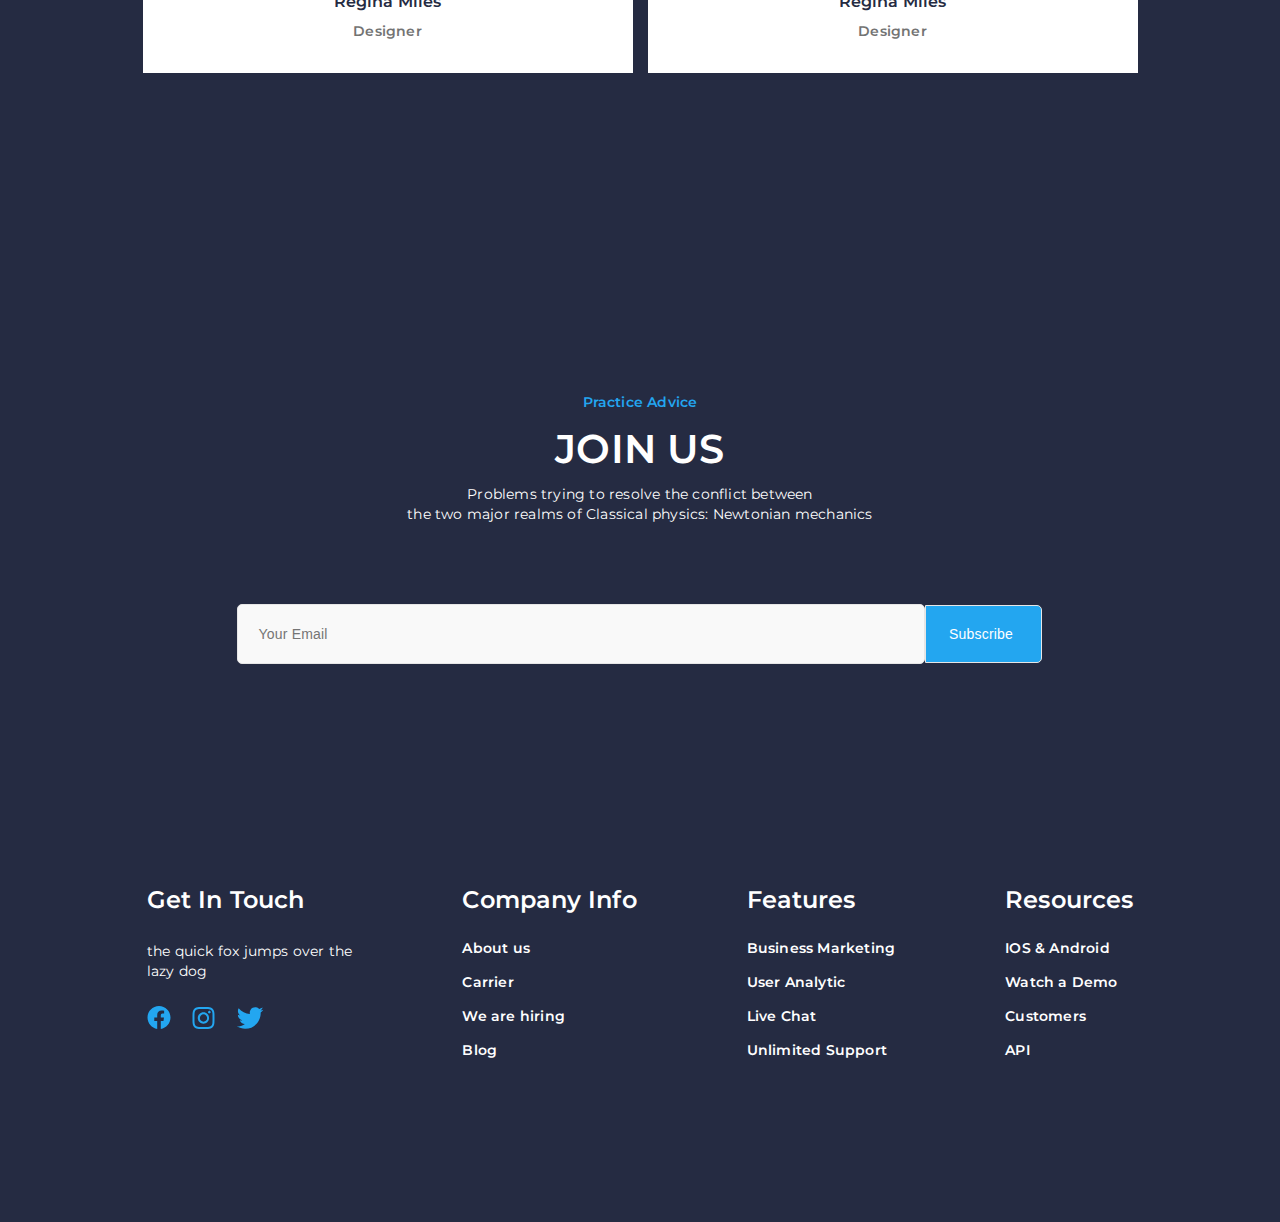
==== commit 59262d4b: "done mobile version" ====
--- a/index.html
+++ b/index.html
@@ -14,7 +14,7 @@
 <main class="section1">
     <div class="page-header">
         <div class="page-header__brandname">
-                <h3  class="brandname">BrandName</h3>
+            <h3 class="brandname">BrandName</h3>
         </div>
         <div class="page-header__links">
             <div class="links__link-items">
@@ -23,11 +23,11 @@
                 <p class="link-items__item">Pricing</p>
                 <p class="link-items__item">Contact</p>
             </div>
-            <div class="link-items__auth">
+            <div class="links__auth">
                 <p class="auth__login">Login</p>
                 <button class="auth__button">
-                    <p class="button_text">Become a member</p>
-                    <img src="assets/icons/auth_arrow.svg">
+                    <p class="button__text">Become a member</p>
+                    <img src="assets/icons/auth_arrow.svg"/>
                 </button>
             </div>
         </div>
@@ -57,30 +57,32 @@
 
     <div class="courses-item section__courses-item">
         <div class="courses">
-            <div class="courses-content">
-                <img class="courses-content__main-img" src="assets/icons/heart.svg"/>
-                <p class="courses-content__title">training Courses</p>
-                <div class="courses-content__line"></div>
-                <p class="courses-content__description">
+            <div class="courses__content">
+                <img class="courses__main-img" src="assets/icons/heart.svg"/>
+                <p class="courses__title">Training Courses</p>
+                <div class="courses__line"></div>
+                <p class="courses__description">
                     The gradual<br>
                     accumulation and<br>
-                    small-scale..</p>
-            </div>
-            <div class="courses-content">
-                <img class="courses-content__main-img" src="assets/icons/flag.svg"/>
-                <p class="courses-content__title">training Courses</p>
-                <div class="courses-content__line"></div>
-                <p class="courses-content__description">
+                    small-scale..
+                </p>
+            </div>
+            <div class="courses__content">
+                <img class="courses__main-img" src="assets/icons/flag.svg"/>
+                <p class="courses__title">Training Courses</p>
+                <div class="courses__line"></div>
+                <p class="courses__description">
                     The gradual<br>
                     accumulation and<br>
-                    small-scale..</p>
-            </div>
-        </div>
-    </div>
-</main>
-
-<main class="section">
-    <div class="course-info course__course-info">
+                    small-scale..
+                </p>
+            </div>
+        </div>
+    </div>
+</main>
+
+<main class="section">
+    <div class="course-info section__course-info">
         <div class="course-info__main-info">
             <div class="main-info__text">
                 <div class="text__line"></div>
@@ -90,7 +92,7 @@
                     Newtonian mechanics </p>
                 <div class="text__link-item">
                     <h6 class="link-item__link">Learn More</h6>
-                    <img class="link-item__arrow" src="assets/icons/blue-arrow.svg"/>
+                    <img class="link-item__arrow" src="assets/icons/blue-arrow.svg" alt="Blue Arrow"/>
                 </div>
             </div>
         </div>
@@ -259,12 +261,14 @@
                         goal for the month
                         and year.
                     </p>
-                    <div class="icon-star">
-                        <img class="icon-star__full-star" src="assets/icons/full-star.svg"/>
-                        <img class="icon-star__full-star" src="assets/icons/full-star.svg"/>
-                        <img class="icon-star__full-star" src="assets/icons/full-star.svg"/>
-                        <img class="icon-star__full-star" src="assets/icons/full-star.svg"/>
-                        <img class="icon-star__full-star" src="assets/icons/empty-star.svg"/>
+                    <div class="designer__stars">
+                        <div class="designer__star-icons">
+                            <img class="designer__full-star" src="assets/icons/full-star.svg"/>
+                            <img class="designer__full-star" src="assets/icons/full-star.svg"/>
+                            <img class="designer__full-star" src="assets/icons/full-star.svg"/>
+                            <img class="designer__full-star" src="assets/icons/full-star.svg"/>
+                            <img class="designer__empty-star" src="assets/icons/empty-star.svg"/>
+                        </div>
                     </div>
                     <div class="designer__user-info">
                         <h5 class="designer__user-title">Regina Miles</h5>
@@ -289,12 +293,12 @@
                         and year.
                     </p>
                     <div class="designer__stars">
-                        <div class="icon-star">
-                            <img class="icon-star__full-star" src="assets/icons/full-star.svg"/>
-                            <img class="icon-star__full-star" src="assets/icons/full-star.svg"/>
-                            <img class="icon-star__full-star" src="assets/icons/full-star.svg"/>
-                            <img class="icon-star__full-star" src="assets/icons/full-star.svg"/>
-                            <img class="icon-star__full-star" src="assets/icons/empty-star.svg"/>
+                        <div class="designer__star-icons">
+                            <img class="designer__full-star" src="assets/icons/full-star.svg"/>
+                            <img class="designer__full-star" src="assets/icons/full-star.svg"/>
+                            <img class="designer__full-star" src="assets/icons/full-star.svg"/>
+                            <img class="designer__full-star" src="assets/icons/full-star.svg"/>
+                            <img class="designer__empty-star" src="assets/icons/empty-star.svg"/>
                         </div>
                     </div>
                     <div class="designer__user-info">
@@ -305,6 +309,7 @@
             </div>
         </div>
     </div>
+
 </main>
 
 <main class="section">
--- a/assets/styles/style.css
+++ b/assets/styles/style.css
@@ -52,448 +52,238 @@
     justify-content: center;
 }
 
-
-/*----course-item----*/
-.course-item {
-    width: 330px;
-}
-
-.course-item__header {
-    position: relative;
-}
-
-.course-item__image {
-    width: 330px;
-    height: 300px;
-    object-fit: cover;
-}
-
-.course-item__sale {
-    background-color: #E74040;
-    border-radius: 3px;
-    box-shadow: 0px 2px 4px 0px rgba(0, 0, 0, 0.10);
-    color: white;
-    display: inline-block;
-    font-size: 14px;
-    font-weight: 700;
-    line-height: 24px;
-    letter-spacing: 0.2px;
-    padding: 0 10px;
-    position: absolute;
-    top: 20px;
-    left: 20px;
-}
-
-.course-item__actions {
-    bottom: 24px;
-    display: flex;
-    flex-direction: row;
+/*page1*/
+
+.page-header{
+    padding: 17px 195px;
+}
+
+.section1{
+    min-height: 889px;
+    background-image: linear-gradient(90deg, black 0.13%, black 0.14%, rgba(0, 0, 0, 0.00) 99.56%),
+    url('../images/background.png');
+    background-size: cover;
+}
+
+.page-header__brandname{
+    display: inline-flex;
+    padding: 13px 42px 13px 0px;
+    align-items: center;
+}
+
+.brandname{
+    color: #FFF;
+    font-size: 24px;
+    font-weight: 700;
+    line-height: 32px;
+    letter-spacing: 0.1px;
+    cursor: pointer;
+}
+
+.brandname:hover{
+    color: #d7d7d7;
+}
+
+.page-header__links{
+    margin-left: 30px;
+    display: inline-flex;
+    padding: 3px 0px;
+    justify-content: center;
+    align-items: center;
+    gap: 240px;
+}
+
+.links__link-items{
+    display: flex;
+    align-items: center;
+    gap: 21px;
+}
+
+.link-items__item{
+    color: #FFF;
+    text-align: center;
+    font-size: 14px;
+    font-weight: 700;
+    line-height: 24px;
+    letter-spacing: 0.2px;
+    cursor: pointer;
+}
+
+.link-items__item:hover{
+    color: #d7d7d7;
+}
+
+.links__auth{
+    display: flex;
+    align-items: center;
+    gap: 45px;
+}
+
+.auth__login{
+    color: #FFF;
+    text-align: right;
+    font-size: 14px;
+    font-weight: 700;
+    line-height: 22px;
+    letter-spacing: 0.2px;
+    cursor: pointer;
+}
+
+.auth__login:hover{
+    color: #d7d7d7;
+}
+
+.auth__button{
+    display: flex;
+    padding: 15px 25px;
+    align-items: center;
+    gap: 15px;
+    border-radius: 5px;
+    background: #23A6F0;
+    cursor: pointer;
+}
+
+.auth__button:hover{
+    background: #229ce1;
+}
+
+.button__text{
+    color: #FFF;
+    font-size: 14px;
+    font-weight: 700;
+    line-height: 22px;
+    letter-spacing: 0.2px;
+}
+
+.page-body{
+    display: flex;
+    padding: 125px 0px;
+    flex-direction: column;
+    align-items: flex-start;
+    gap: 80px;
+}
+
+.page-body__content{
+    display: flex;
+    width: 599px;
+    flex-direction: column;
+    align-items: flex-start;
+    gap: 35px;
+    padding: 0px 195px;
+}
+
+.content__first-title{
+    color: #23A6F0;
+    font-size: 16px;
+    font-weight: 700;
+    line-height: 24px;
+    letter-spacing: 0.1px;
+}
+
+.content__second-title{
+    color: #FFF;
+    font-size: 58px;
+    font-weight: 700;
+    line-height: 80px;
+    letter-spacing: 0.2px;
+}
+
+.content__description{
+    color: #FFF;
+    font-size: 20px;
+    font-weight: 400;
+    line-height: 30px;
+    letter-spacing: 0.2px;
+}
+
+.content__join-btn{
+    display: flex;
+    padding: 15px 40px;
+    flex-direction: column;
+    align-items: center;
     gap: 10px;
+    border-radius: 5px;
+    background: #23A6F0;
+    cursor: pointer;
+}
+
+.content__join-btn:hover{
+    background: #229ce1;
+}
+
+.join-btn__text{
+    color: #FFF;
+    text-align: center;
+    font-size: 14px;
+    font-weight: 700;
+    line-height: 22px;
+    letter-spacing: 0.2px;
+}
+
+/*page2*/
+
+.section__courses-item{
+    display: flex;
+    flex-direction: column;
+    align-items: center;
+    padding: 80px 0;
+}
+
+.courses{
+    display: flex;
+    justify-content: space-between;
+    gap: 30px;
+}
+
+.courses__content{
+    display: flex;
+    flex-direction: column;
+    align-items: center;
     justify-content: center;
-    position: absolute;
-    width: 100%;
-}
-
-.course-item__content {
+    gap: 20px;
+    width: 328px;
+    height: 292px;
     background-color: white;
-    display: flex;
-    flex-direction: column;
+    padding: 35px 40px;
+}
+
+.courses__main-img{
+    display: flex;
+    padding: 22px 19px;
+    flex-direction: column;
+    align-items: flex-start;
     gap: 10px;
-    padding: 25px 25px 35px 25px;
-}
-
-.course-item__content-header {
-    display: flex;
-    flex-direction: row;
-    justify-content: space-between;
-}
-
-.course-item__name {
-    color: #23A6F0;
-    font-size: 14px;
-    line-height: 24px;
-    font-weight: 700;
-    letter-spacing: 0.2px;
-}
-
-.course-item__subheader {
-    color: #252B42;
-    font-size: 16px;
-    font-weight: 700;
-    letter-spacing: 0.1px;
-    line-height: 24px;
-}
-
-.course-item__description {
-    color: #737373;
-    font-size: 14px;
-    line-height: 20px;
-    letter-spacing: 0.2px;
-}
-
-.course-item__sales {
-    align-items: center;
-    display: flex;
-    gap: 10px;
-}
-
-.course-item__sales-value {
-    color: #737373;
-    font-size: 14px;
-    font-weight: 700;
-    line-height: 24px;
-    letter-spacing: 0.2px;
-}
-
-.course-item__prices {
-    display: flex;
-    gap: 5px;
-    padding: 5px 3px;
-}
-
-.course-item__price {
-    color: #40BB15;
-    font-size: 16px;
-    font-weight: 700;
-    line-height: 24px;
-    letter-spacing: 0.1px;
-}
-
-.course-item__price_muted {
-    color: #BDBDBD;
-}
-
-.course-item__info {
-    display: flex;
-    justify-content: space-between;
-    padding: 15px 0;
-}
-
-.course-item__info-item {
-    align-items: center;
-    display: flex;
-    gap: 5px;
-}
-
-.course-item__info-title {
-    color: #737373;
-    font-size: 12px;
-    letter-spacing: 0.2px;
-    line-height: 16px;
-}
-
-.course-item__outline-button {
-    align-self: flex-start;
-}
-/*--------*/
-
-/*----outline-button----*/
-.outline-button {
-    align-items: center;
-    background-color: white;
-    border: 1px solid #23A6F0;
-    border-radius: 37px;
-    color: #23A6F0;
-    display: flex;
-    font-size: 14px;
-    font-weight: 700;
-    gap: 10px;
-    line-height: 24px;
-    padding: 10px 20px;
-}
-
-.outline-button_arrow:after {
-    background-image: url('/assets/icons/arrow-right.svg');
-    content: '';
-    display: inline-block;
-    height: 16px;
-    width: 9px;
-}
-/*--------*/
-
-/*----rating----*/
-.rating {
-    align-items: center;
-    background-color: #252B42;
-    border-radius: 20px;
-    color: white;
-    display: flex;
-    font-size: 12px;
-    letter-spacing: 0.2px;
-    line-height: 16px;
-    padding: 5px;
-}
-
-.rating:before {
-    background-image: url('/assets/icons/star.svg');
-    content: '';
-    height: 16px;
-    margin-right: 5px;
-    width: 16px;
-}
-/*--------*/
-
-
-/*----icon-button----*/
-.icon-button {
-    align-items: center;
-    background-color: white;
-    border-radius: 50%;
-    cursor: pointer;
-    display: flex;
-    height: 40px;
-    justify-content: center;
-    transition: background-color 100ms ease-in;
-    width: 40px;
-}
-
-.icon-button:hover {
-    background-color: #e7e7e7;
-}
-/*--------*/
-
-@media screen and (max-width: 390px) {
-    .section {
-        padding: 100px 10px;
-    }
-
-    .section-header__header {
-        text-align: center;
-        font-size: 30px;
-        line-height: 40px;
-    }
-
-    .course-carousel {
-        flex-direction: column;
-        align-items: center;
-    }
-}
-
-/*designer cards*/
-
-.designer {
-    width: 490px;
-    height: 438px;
-}
-
-.designer__content {
-    background-color: white;
-    display: flex;
-    padding: 25px 25px 0px 25px;
-    flex-direction: column;
-    align-items: center;
-    align-self: stretch;
-}
-
-.designer__round-image{
-    border-radius: 50%;
-    overflow: hidden;
-}
-
-.designer__image {
-    width: 128px;
-    height: 128px;
-    flex-shrink: 0;
-    object-fit: cover;
-    
-}
-
-.designer__description {
-    color:#737373;
-    text-align: center;
-    font-size: 14px;
-    font-weight: 500;
-    line-height: 20px; 
-    letter-spacing: 0.2px;
-    width: 159px;
-    height: 120px;
-}
-
-.designer__card-content{
-    display: flex;
-    padding: 30px;
-    flex-direction: column;
-    align-items: center;
-    gap: 15px;
-    align-self: stretch;
-}
-
-.designer__stars{
-    display: flex;
-    flex-direction: column;
-    align-items: center;
-    gap: 15px;
-    align-self: stretch;
-}
-
-.designer__user-info{
-    display: flex;
-    padding: 0px 25px;
-    flex-direction: column;
-    align-items: center;
-    gap: 5px;
-}
-
-.designer__user-title{
+    border-radius: 10px;
+    background: #E74040;
+}
+
+.courses__title{
     color: #252B42;
     text-align: center;
     font-size: 16px;
     font-weight: 700;
-    line-height: 24px; 
+    line-height: 24px;
     letter-spacing: 0.1px;
 }
 
-.designer__user-post{
+.courses__line{
+    width: 50px;
+    height: 2px;
+    background: #E74040;
+}
+
+.courses__description{
     color: #737373;
     text-align: center;
     font-size: 14px;
-    font-weight: 700;
-    line-height: 24px; 
-    letter-spacing: 0.2px;
-}
-
-/*contacts*/
-
-
-.contacts section__contacts{
-    margin-top: 80px;
-}
-
-.contacts{
-    display: flex;
-    flex-direction: row;
-    gap: 15px;
-    justify-content: center;
-}
-
-.contacts__email-input{
-    display: flex;
-    margin-top: 80px;
-    padding-bottom: 0px;
-    justify-content: center;
-    align-items: center;
-}
-
-.contacts__email-input #input{
-    display: flex;
-    width: 688px;
-    padding: 15px 591px 15px 20px;
-    align-items: center;
-    border-radius: 5px;
-    border: 1px solid #E6E6E6;
-    background: #F9F9F9;
-
-    color: #737373;
-    font-size: 14px;
     font-weight: 400;
-    line-height: 28px;
-    letter-spacing: 0.2px;
-}
-
-.contacts__email-input #submit-btn{
-    display: flex;
-    width: 117px;
-    height: 58px;
-    padding: 15px 22.5px;
-    align-items: center;
-    flex-shrink: 0;
-    border-radius: 0px 5px 5px 0px;
-    border: 1px solid #E6E6E6;
-    background: #23A6F0;
-
-    color: #FFF;
-    text-align: center;
-    font-size: 14px;
-    font-weight: 400;
-    line-height: 28px;
-    letter-spacing: 0.2px;
-}
-
-.contacts__menu{
-    display: flex;
-    padding: 220px 0px 0px;
-    flex-direction: column;
-    align-items: center;
-}
-
-.contacts__menu-items{
-    display: flex;
-    gap: 110px;
-    justify-content: center;
-}
-
-.menu__get-in-touch{
-    display: flex;
-    flex-direction: column;
-    align-items: flex-start;
-    gap: 25px;
-}
-
-.get-in-touch__title{
-    color: #FFF;
-    font-size: 24px;
-    font-weight: 700;
-    line-height: 32px;
-    letter-spacing: 0.1px;
-    display: flex;
-}
-
-.get-in-touch__text{
-    color: #FFF;
-    font-size: 14px;
-    font-weight: 500;
     line-height: 20px;
     letter-spacing: 0.2px;
 }
 
-.get-in-touch__icons{
-    display: flex;
-    gap: 20px;
-}
-
-.company__info{
-    display: flex;
-    width: 241px;
-    flex-direction: column;
-    align-items: flex-start;
-    gap: 20px;
-    flex-shrink: 0;
-}
-
-.menu__company-info{
-    display: flex;
-    flex-direction: column;
-    align-items: flex-start;
-    gap: 20px;
-}
-
-.company-info__title{
-    color: #FFF;
-    font-size: 24px;
-    font-weight: 700;
-    line-height: 32px;
-    letter-spacing: 0.1px;
-
-}
-
-.company-info__links{
-    display: flex;
-    flex-direction: column;
-    align-items: flex-start;
-    gap: 10px;
-}
-
-.company-info__link{
-    color: #FFF;
-    font-size: 14px;
-    font-weight: 700;
-    line-height: 24px;
-    letter-spacing: 0.2px;
-}
-
-/*Course info page 3*/
-
-.course__course-info{
+/*page3*/
+
+.section__course-info{
     display: flex;
     padding: 0px 195px;
     justify-content: center;
@@ -593,231 +383,674 @@
     z-index: 20;
 }
 
-/*courses page 2*/
-
-.section__courses-item{
-    display: flex;
-    flex-direction: column;
-    align-items: center;
-    padding: 80px 0;
-}
-
-.courses{
-    display: flex;
+/*----course-item----*/
+.course-item {
+    width: 330px;
+}
+
+.course-item__header {
+    position: relative;
+}
+
+.course-item__image {
+    width: 330px;
+    height: 300px;
+    object-fit: cover;
+}
+
+.course-item__sale {
+    background-color: #E74040;
+    border-radius: 3px;
+    box-shadow: 0px 2px 4px 0px rgba(0, 0, 0, 0.10);
+    color: white;
+    display: inline-block;
+    font-size: 14px;
+    font-weight: 700;
+    line-height: 24px;
+    letter-spacing: 0.2px;
+    padding: 0 10px;
+    position: absolute;
+    top: 20px;
+    left: 20px;
+}
+
+.course-item__actions {
+    bottom: 24px;
+    display: flex;
+    flex-direction: row;
+    gap: 10px;
+    justify-content: center;
+    position: absolute;
+    width: 100%;
+}
+
+.course-item__content {
+    background-color: white;
+    display: flex;
+    flex-direction: column;
+    gap: 10px;
+    padding: 25px 25px 35px 25px;
+}
+
+.course-item__content-header {
+    display: flex;
+    flex-direction: row;
     justify-content: space-between;
-    gap: 30px;
-}
-
-.courses-content{
-    display: flex;
-    flex-direction: column;
-    align-items: center;
+}
+
+.course-item__name {
+    color: #23A6F0;
+    font-size: 14px;
+    line-height: 24px;
+    font-weight: 700;
+    letter-spacing: 0.2px;
+}
+
+.course-item__subheader {
+    color: #252B42;
+    font-size: 16px;
+    font-weight: 700;
+    letter-spacing: 0.1px;
+    line-height: 24px;
+}
+
+.course-item__description {
+    color: #737373;
+    font-size: 14px;
+    line-height: 20px;
+    letter-spacing: 0.2px;
+}
+
+.course-item__sales {
+    align-items: center;
+    display: flex;
+    gap: 10px;
+}
+
+.course-item__sales-value {
+    color: #737373;
+    font-size: 14px;
+    font-weight: 700;
+    line-height: 24px;
+    letter-spacing: 0.2px;
+}
+
+.course-item__prices {
+    display: flex;
+    gap: 5px;
+    padding: 5px 3px;
+}
+
+.course-item__price {
+    color: #40BB15;
+    font-size: 16px;
+    font-weight: 700;
+    line-height: 24px;
+    letter-spacing: 0.1px;
+}
+
+.course-item__price_muted {
+    color: #BDBDBD;
+}
+
+.course-item__info {
+    display: flex;
+    justify-content: space-between;
+    padding: 15px 0;
+}
+
+.course-item__info-item {
+    align-items: center;
+    display: flex;
+    gap: 5px;
+}
+
+.course-item__info-title {
+    color: #737373;
+    font-size: 12px;
+    letter-spacing: 0.2px;
+    line-height: 16px;
+}
+
+.course-item__outline-button {
+    align-self: flex-start;
+}
+/*--------*/
+
+/*----outline-button----*/
+.outline-button {
+    align-items: center;
+    background-color: white;
+    border: 1px solid #23A6F0;
+    border-radius: 37px;
+    color: #23A6F0;
+    display: flex;
+    font-size: 14px;
+    font-weight: 700;
+    gap: 10px;
+    line-height: 24px;
+    padding: 10px 20px;
+    cursor: pointer;
+}
+
+.outline-button_arrow:after {
+    background-image: url('/assets/icons/arrow-right.svg');
+    content: '';
+    display: inline-block;
+    height: 16px;
+    width: 9px;
+}
+/*--------*/
+
+/*----rating----*/
+.rating {
+    align-items: center;
+    background-color: #252B42;
+    border-radius: 20px;
+    color: white;
+    display: flex;
+    font-size: 12px;
+    letter-spacing: 0.2px;
+    line-height: 16px;
+    padding: 5px;
+}
+
+.rating:before {
+    background-image: url('/assets/icons/star.svg');
+    content: '';
+    height: 16px;
+    margin-right: 5px;
+    width: 16px;
+}
+/*--------*/
+
+
+/*----icon-button----*/
+.icon-button {
+    align-items: center;
+    background-color: white;
+    border-radius: 50%;
+    cursor: pointer;
+    display: flex;
+    height: 40px;
     justify-content: center;
-    gap: 20px;
-    width: 328px;
-    height: 292px;
+    transition: background-color 100ms ease-in;
+    width: 40px;
+}
+
+.icon-button:hover {
+    background-color: #e7e7e7;
+}
+/*--------*/
+
+@media screen and (max-width: 767px) {
+    .section {
+        padding: 100px 10px;
+
+    }
+
+    .section-header__header {
+        text-align: center;
+        font-size: 30px;
+        line-height: 40px;
+        align-items: center;
+    }
+
+    .course-carousel {
+        flex-direction: column;
+        align-items: center;
+    }
+
+}
+
+/*page5*/
+
+.designer {
+    width: 490px;
+    height: 438px;
+}
+
+.designer__content {
     background-color: white;
-    padding: 35px 40px;
-}
-
-.courses-content__main-img{
-    display: flex;
-    padding: 22px 19px;
-    flex-direction: column;
-    align-items: flex-start;
-    gap: 10px;
-    border-radius: 10px;
-    background: #E74040;
-}
-
-.courses-content__title{
+    display: flex;
+    padding: 25px 25px 0px 25px;
+    flex-direction: column;
+    align-items: center;
+    align-self: stretch;
+}
+
+.designer__round-image{
+    border-radius: 50%;
+    overflow: hidden;
+}
+
+.designer__image {
+    width: 128px;
+    height: 128px;
+    flex-shrink: 0;
+    object-fit: cover;
+    
+}
+
+.designer__description {
+    color:#737373;
+    text-align: center;
+    font-size: 14px;
+    font-weight: 500;
+    line-height: 20px; 
+    letter-spacing: 0.2px;
+    width: 159px;
+    height: 120px;
+}
+
+.designer__card-content{
+    display: flex;
+    padding: 30px;
+    flex-direction: column;
+    align-items: center;
+    gap: 15px;
+    align-self: stretch;
+}
+
+.designer__stars{
+    display: flex;
+    flex-direction: column;
+    align-items: center;
+    gap: 15px;
+    align-self: stretch;
+}
+
+.designer__user-info{
+    display: flex;
+    padding: 0px 25px;
+    flex-direction: column;
+    align-items: center;
+    gap: 5px;
+}
+
+.designer__user-title{
     color: #252B42;
     text-align: center;
     font-size: 16px;
     font-weight: 700;
-    line-height: 24px;
+    line-height: 24px; 
     letter-spacing: 0.1px;
 }
 
-.courses-content__line{
-    width: 50px;
-    height: 2px;
-    background: #E74040;
-}
-
-.courses-content__description{
+.designer__user-post{
     color: #737373;
     text-align: center;
     font-size: 14px;
+    font-weight: 700;
+    line-height: 24px; 
+    letter-spacing: 0.2px;
+}
+
+/*page6*/
+
+
+.contacts section__contacts{
+    margin-top: 80px;
+}
+
+.contacts{
+    display: flex;
+    flex-direction: row;
+    gap: 15px;
+    justify-content: center;
+}
+
+.contacts__email-input{
+    display: flex;
+    margin-top: 80px;
+    padding-bottom: 0px;
+    justify-content: center;
+    align-items: center;
+}
+
+.contacts__email-input #input{
+    display: flex;
+    width: 688px;
+    padding: 15px 591px 15px 20px;
+    align-items: center;
+    border-radius: 5px;
+    border: 1px solid #E6E6E6;
+    background: #F9F9F9;
+
+    color: #737373;
+    font-size: 14px;
     font-weight: 400;
-    line-height: 20px;
-    letter-spacing: 0.2px;
-}
-
-.page-header{
-    padding: 17px 195px;
-}
-
-.section1{
-    min-height: 889px;
-    background-image: linear-gradient(90deg, black 0.13%, black 0.14%, rgba(0, 0, 0, 0.00) 99.56%),
-    url('../images/background.png');
-    background-size: cover;
-}
-
-.page-header__brandname{
-    display: inline-flex;
-    padding: 13px 42px 13px 0px;
-    align-items: center;
-}
-
-.brandname{
+    line-height: 28px;
+    letter-spacing: 0.2px;
+}
+
+.contacts__email-input #submit-btn{
+    display: flex;
+    width: 117px;
+    height: 58px;
+    padding: 15px 22.5px;
+    align-items: center;
+    flex-shrink: 0;
+    border-radius: 0px 5px 5px 0px;
+    border: 1px solid #E6E6E6;
+    background: #23A6F0;
+    cursor: pointer;
+    color: #FFF;
+    text-align: center;
+    font-size: 14px;
+    font-weight: 400;
+    line-height: 28px;
+    letter-spacing: 0.2px;
+}
+
+.contacts__menu{
+    display: flex;
+    padding: 220px 0px 0px;
+    flex-direction: column;
+    align-items: center;
+}
+
+.contacts__menu-items{
+    display: flex;
+    gap: 110px;
+    justify-content: center;
+}
+
+.menu__get-in-touch{
+    display: flex;
+    flex-direction: column;
+    align-items: flex-start;
+    gap: 25px;
+}
+
+.get-in-touch__title{
     color: #FFF;
     font-size: 24px;
     font-weight: 700;
     line-height: 32px;
     letter-spacing: 0.1px;
-    cursor: pointer;
-}
-
-.brandname:hover{
-    color: #d7d7d7;
-}
-
-.page-header__links{
-    margin-left: 30px;
-    display: inline-flex;
-    padding: 3px 0px;
-    justify-content: center;
-    align-items: center;
-    gap: 240px;
-}
-
-.links__link-items{
-    display: flex;
-    align-items: center;
-    gap: 21px;
-}
-
-.link-items__item{
-    color: #FFF;
-    text-align: center;
-    font-size: 14px;
-    font-weight: 700;
-    line-height: 24px;
-    letter-spacing: 0.2px;
-    cursor: pointer;
-}
-
-.link-items__item:hover{
-    color: #d7d7d7;
-}
-
-.link-items__auth{
-    display: flex;
-    align-items: center;
-    gap: 45px;
-}
-
-.auth__login{
-    color: #FFF;
-    text-align: right;
-    font-size: 14px;
-    font-weight: 700;
-    line-height: 22px;
-    letter-spacing: 0.2px;
-    cursor: pointer;
-}
-
-.auth__login:hover{
-    color: #d7d7d7;
-}
-
-.auth__button{
-    display: flex;
-    padding: 15px 25px;
-    align-items: center;
-    gap: 15px;
-    border-radius: 5px;
-    background: #23A6F0;
-    cursor: pointer;
-}
-
-.auth__button:hover{
-    background: #229ce1;
-}
-
-.button_text{
-    color: #FFF;
-    font-size: 14px;
-    font-weight: 700;
-    line-height: 22px;
-    letter-spacing: 0.2px;
-}
-
-.page-body{
-    display: flex;
-    padding: 125px 0px;
+    display: flex;
+}
+
+.get-in-touch__text{
+    color: #FFF;
+    font-size: 14px;
+    font-weight: 500;
+    line-height: 20px;
+    letter-spacing: 0.2px;
+}
+
+.get-in-touch__icons{
+    display: flex;
+    gap: 20px;
+    cursor: pointer;
+}
+
+.company__info{
+    display: flex;
+    width: 241px;
     flex-direction: column;
     align-items: flex-start;
-    gap: 80px;
-}
-
-.page-body__content{
-    display: flex;
-    width: 599px;
+    gap: 20px;
+    flex-shrink: 0;
+}
+
+.menu__company-info{
+    display: flex;
     flex-direction: column;
     align-items: flex-start;
-    gap: 35px;
-    padding: 0px 195px;
-}
-
-.content__first-title{
-    color: #23A6F0;
-    font-size: 16px;
-    font-weight: 700;
-    line-height: 24px;
+    gap: 20px;
+}
+
+.company-info__title{
+    color: #FFF;
+    font-size: 24px;
+    font-weight: 700;
+    line-height: 32px;
     letter-spacing: 0.1px;
-}
-
-.content__second-title{
-    color: #FFF;
-    font-size: 58px;
-    font-weight: 700;
-    line-height: 80px;
-    letter-spacing: 0.2px;
-}
-
-.content__description{
-    color: #FFF;
-    font-size: 20px;
-    font-weight: 400;
-    line-height: 30px;
-    letter-spacing: 0.2px;
-}
-
-.content__join-btn{
-    display: flex;
-    padding: 15px 40px;
-    flex-direction: column;
-    align-items: center;
+
+}
+
+.company-info__links{
+    display: flex;
+    flex-direction: column;
+    align-items: flex-start;
     gap: 10px;
-    border-radius: 5px;
-    background: #23A6F0;
-    cursor: pointer;
-}
-
-.content__join-btn:hover{
-    background: #229ce1;
-}
-
-.join-btn__text{
-    color: #FFF;
-    text-align: center;
-    font-size: 14px;
-    font-weight: 700;
-    line-height: 22px;
-    letter-spacing: 0.2px;
-}
-
-
+}
+
+.company-info__link{
+    color: #FFF;
+    font-size: 14px;
+    font-weight: 700;
+    line-height: 24px;
+    letter-spacing: 0.2px;
+    cursor: pointer;
+}
+
+
+@media screen and (max-width: 767px) {
+    .page-header {
+        padding: 17px 20px;
+    }
+
+    .section1 {
+        min-height: auto;
+        background-size: auto;
+        padding: 100px 10px;
+    }
+
+    .page-header__links {
+        margin-left: 10px;
+        gap: 35px;
+        display: flex;
+        flex-direction: column;
+        padding: 20px;
+    }
+
+    .page-header__brandname{
+        display: flex;
+        justify-content: center;
+        margin-left: 50px;
+    }
+
+    .links__link-items {
+        gap: 30px;
+    }
+
+    .link-items__item {
+        font-size: 15px;
+    }
+
+    .auth__button {
+        padding: 10px 15px;
+        gap: 10px;
+    }
+
+    .links__auth{
+        display: flex;
+        flex-direction: column;
+        gap: 15px;
+    }
+
+    .page-body {
+        padding: 50px 20px;
+    }
+
+    .page-body__content {
+        width: 100%;
+        padding: 0px 20px;
+    }
+
+    .content__first-title{
+        width: 100%;
+        display: flex;
+        justify-content: center;
+    }
+
+    .content__second-title {
+        font-size: 36px;
+        line-height: 50px;
+    }
+
+    .content__description {
+        font-size: 16px;
+        line-height: 24px;
+    }
+
+    .content__join-btn {
+        padding: 10px 25px;
+        gap: 5px;
+    }
+
+    .join-btn__text {
+        font-size: 12px;
+        line-height: 18px;
+    }
+}
+
+@media screen and (max-width: 767px) {
+    .section__courses-item {
+        padding: 40px 0;
+    }
+
+    .courses {
+        flex-direction: column;
+        align-items: center;
+    }
+
+    .courses__content {
+        width: 100%;
+        max-width: 280px;
+        height: auto;
+        padding: 25px;
+    }
+
+    .courses__main-img {
+        padding: 15px;
+    }
+
+    .courses__title {
+        font-size: 18px;
+        line-height: 26px;
+    }
+
+    .courses__line {
+        width: 30px;
+        height: 2px;
+    }
+
+    .courses__description {
+        font-size: 14px;
+        line-height: 20px;
+    }
+}
+
+@media screen and (max-width: 1060px) {
+    .section__course-info {
+        flex-direction: column;
+        padding: 0 20px;
+        align-items: flex-start;
+    }
+
+    .course-info__main-info {
+        flex-direction: column;
+        gap: 20px;
+        text-align: center;
+        font-size: 30px;
+        line-height: 40px;
+    }
+
+    .main-info__text {
+        text-align: center;
+        align-items: center;
+    }
+
+    .text__line {
+        width: 60px;
+        height: 5px;
+    }
+
+    .text__header {
+        line-height: 36px;
+        font-size: 30px;
+    }
+
+    .text__description {
+        line-height: 20px;
+    }
+
+    .text__link-item {
+        align-items: center;
+        gap: 5px;
+        justify-content: center;
+    }
+
+    .link-item__link {
+        font-size: 14px;
+        line-height: 20px;
+    }
+
+    .course-info__photo-stack{
+        display: flex;
+        flex-direction: column;
+        align-items: center;
+        padding: 40px;
+    }
+
+    .bottom-photo__singles-photo{
+        left: 50px;
+    }
+
+}
+
+@media only screen and (max-width: 737px) {
+
+        .contacts__email-input #input {
+            width: 100%;
+            height: 40px;
+            padding: 15px 20px;
+            margin-bottom: 15px;
+        }
+
+        .contacts__email-input #submit-btn {
+            border-radius: 5px;
+            margin-bottom: 15px;
+            height: 40px;
+        }
+
+        .contacts__menu-items {
+            flex-direction: column;
+        }
+
+        .menu__get-in-touch,
+        .menu__company-info {
+            width: 100%;
+            gap: 10px;
+        }
+
+        .get-in-touch__icons {
+            justify-content: center;
+        }
+
+        .company__info,
+        .contacts__menu-items {
+            padding: 0;
+            gap: 50px;
+        }
+
+        .contacts__menu{
+            align-items: flex-start;
+        }
+
+        .get-in-touch__title,
+        .company-info__title {
+            font-size: 20px;
+        }
+
+        .company-info__links{
+            gap: 5px;
+        }
+
+}
+
+
